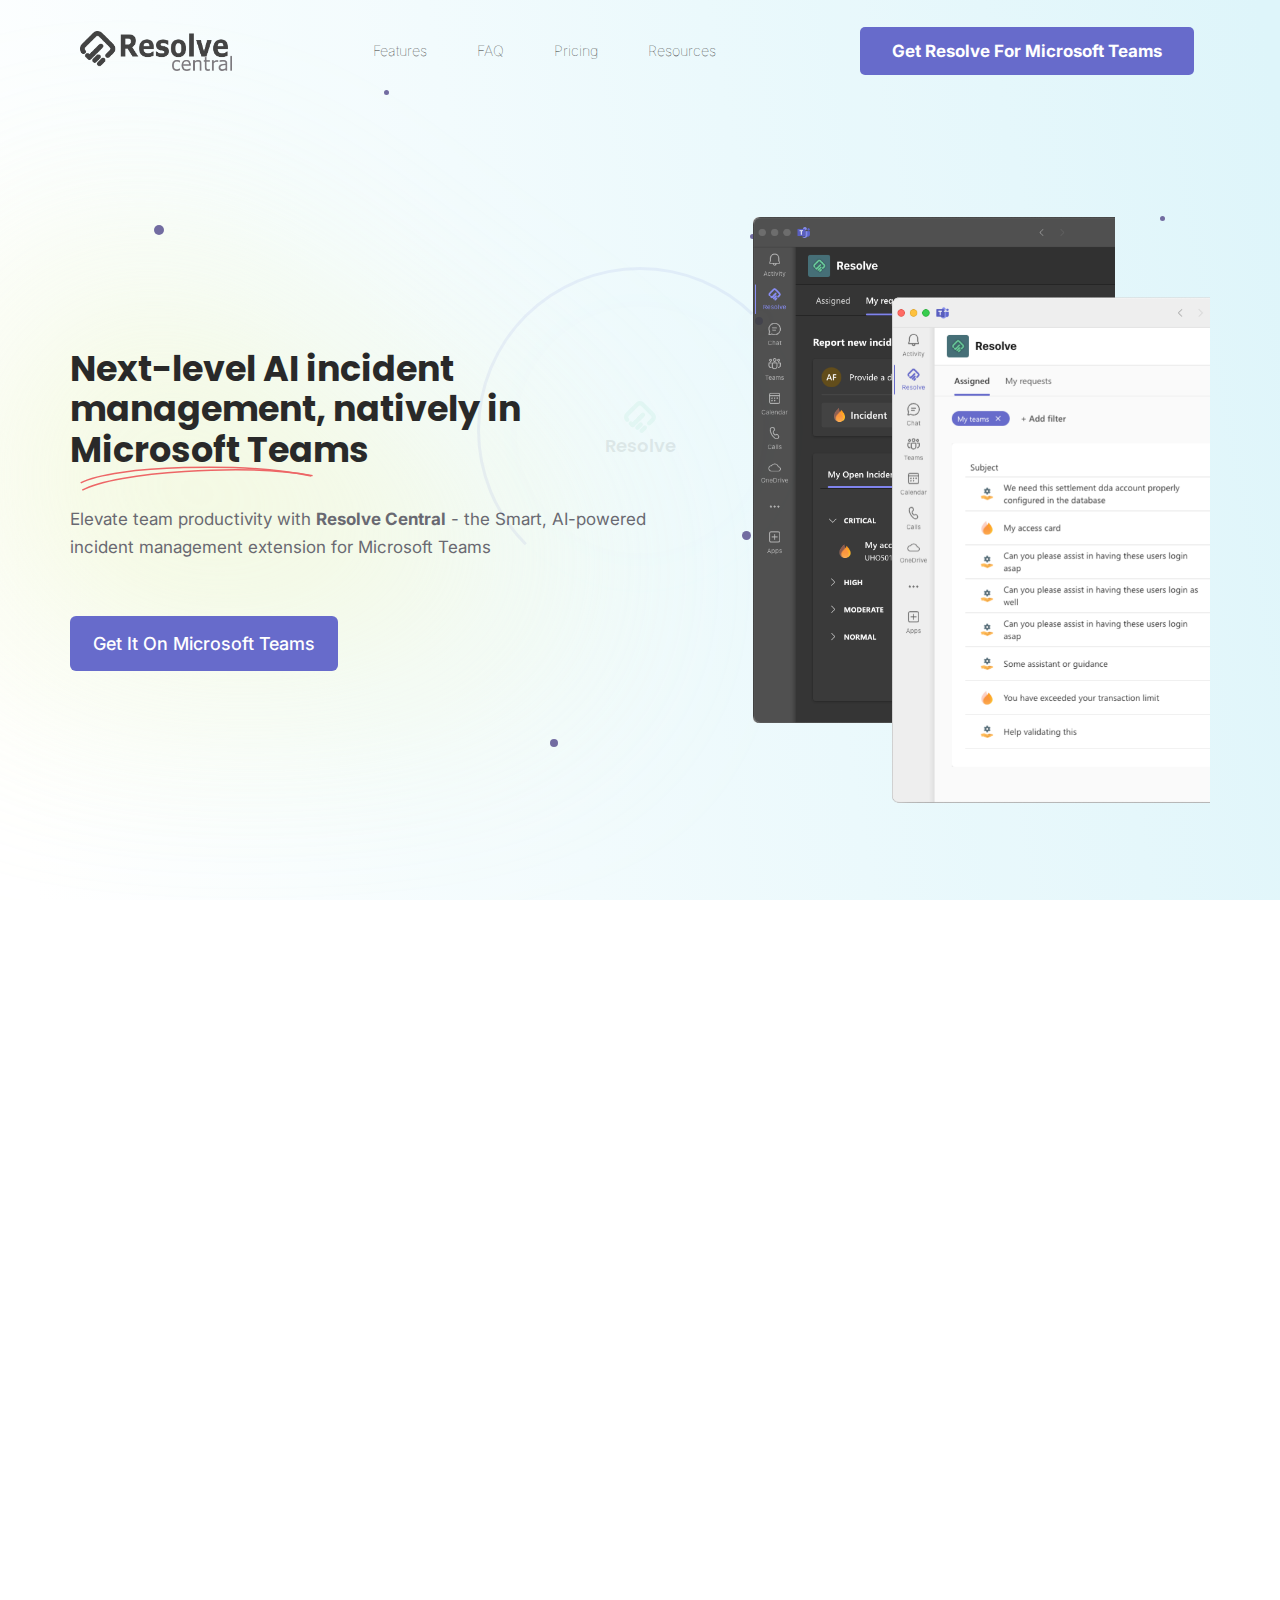
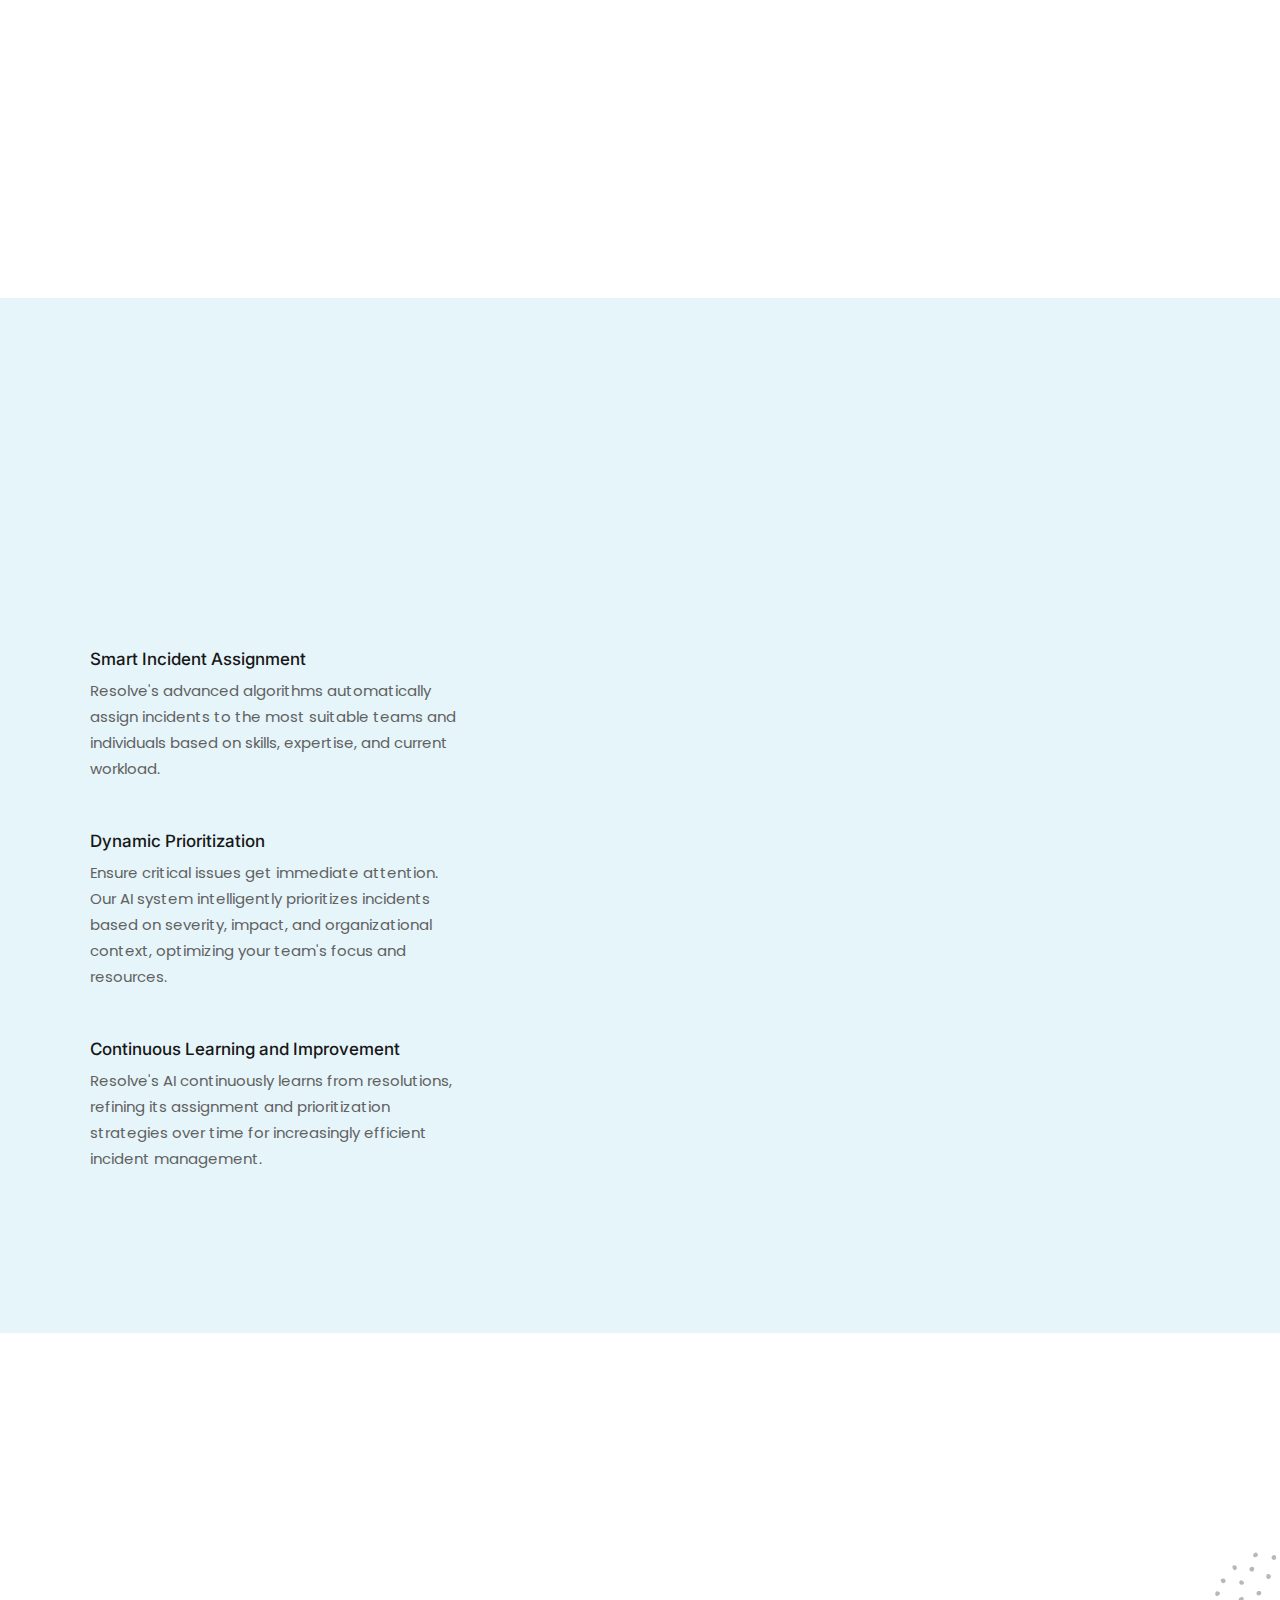
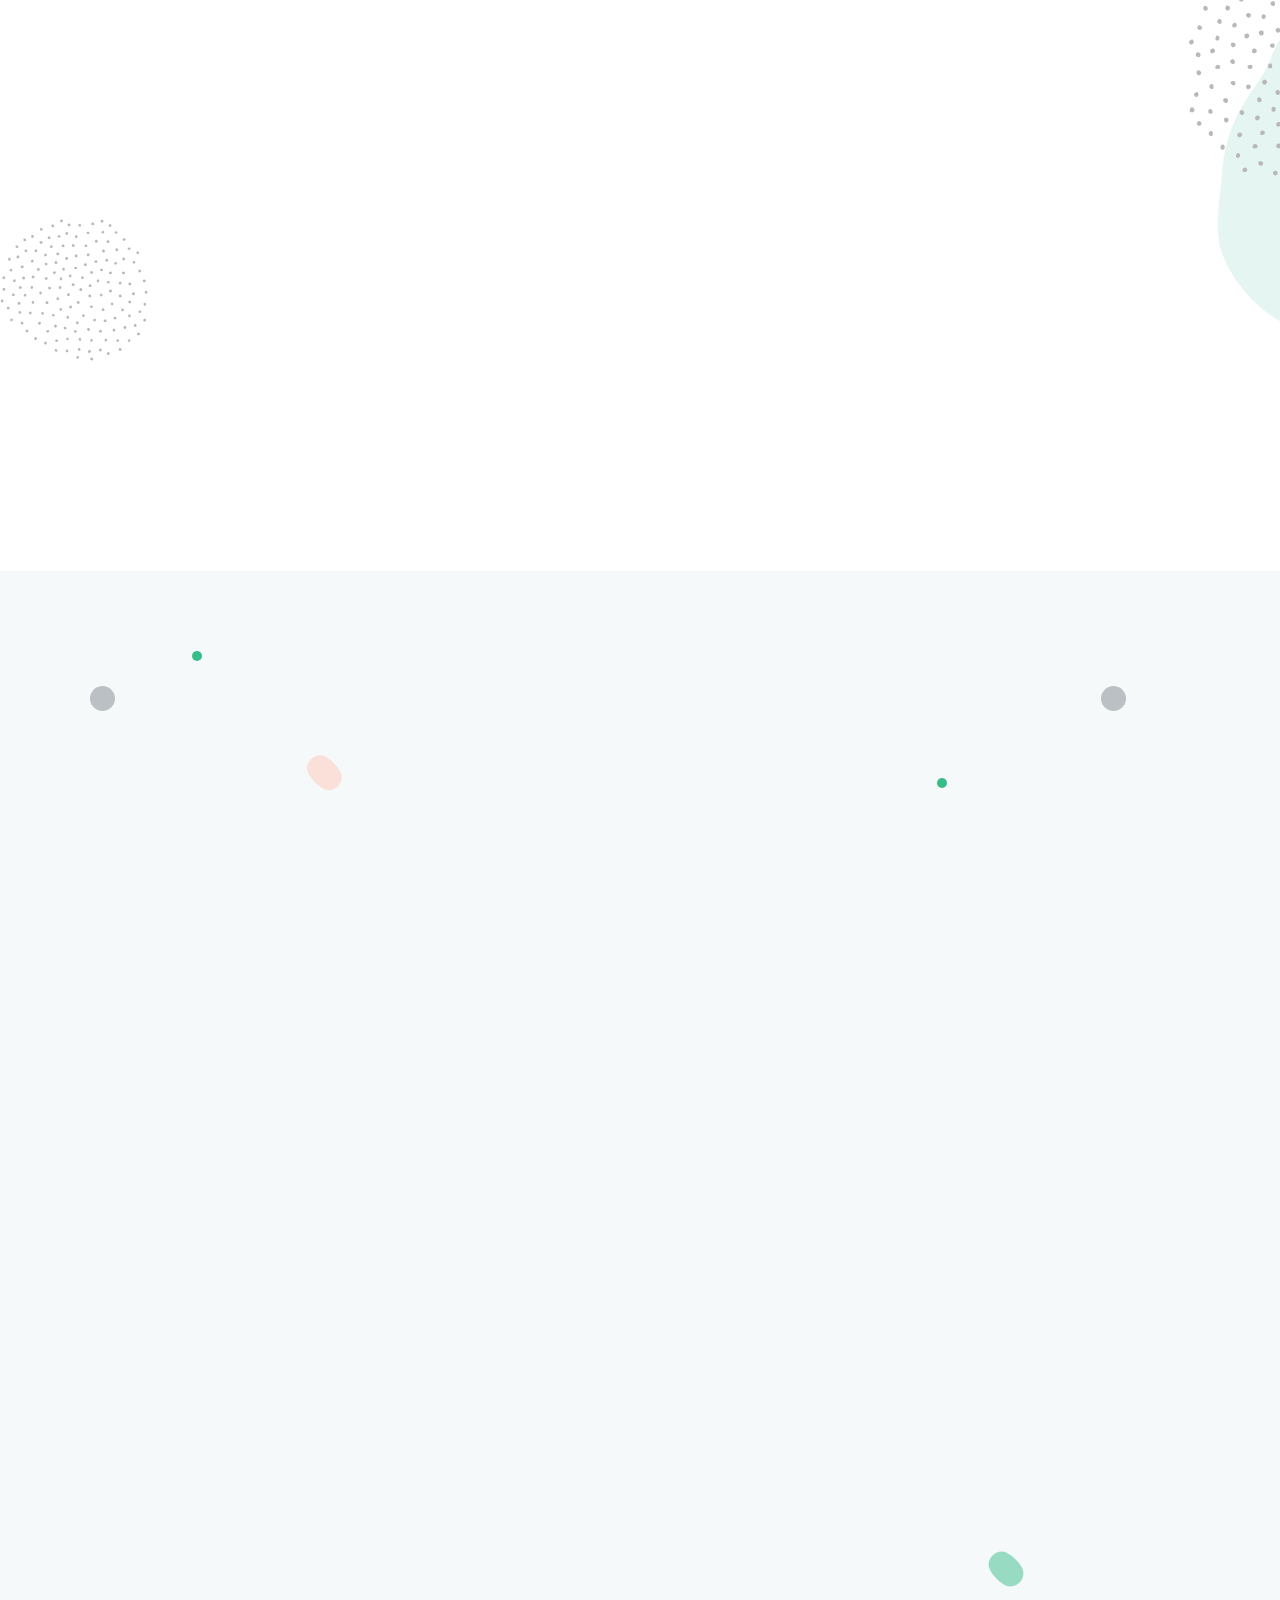
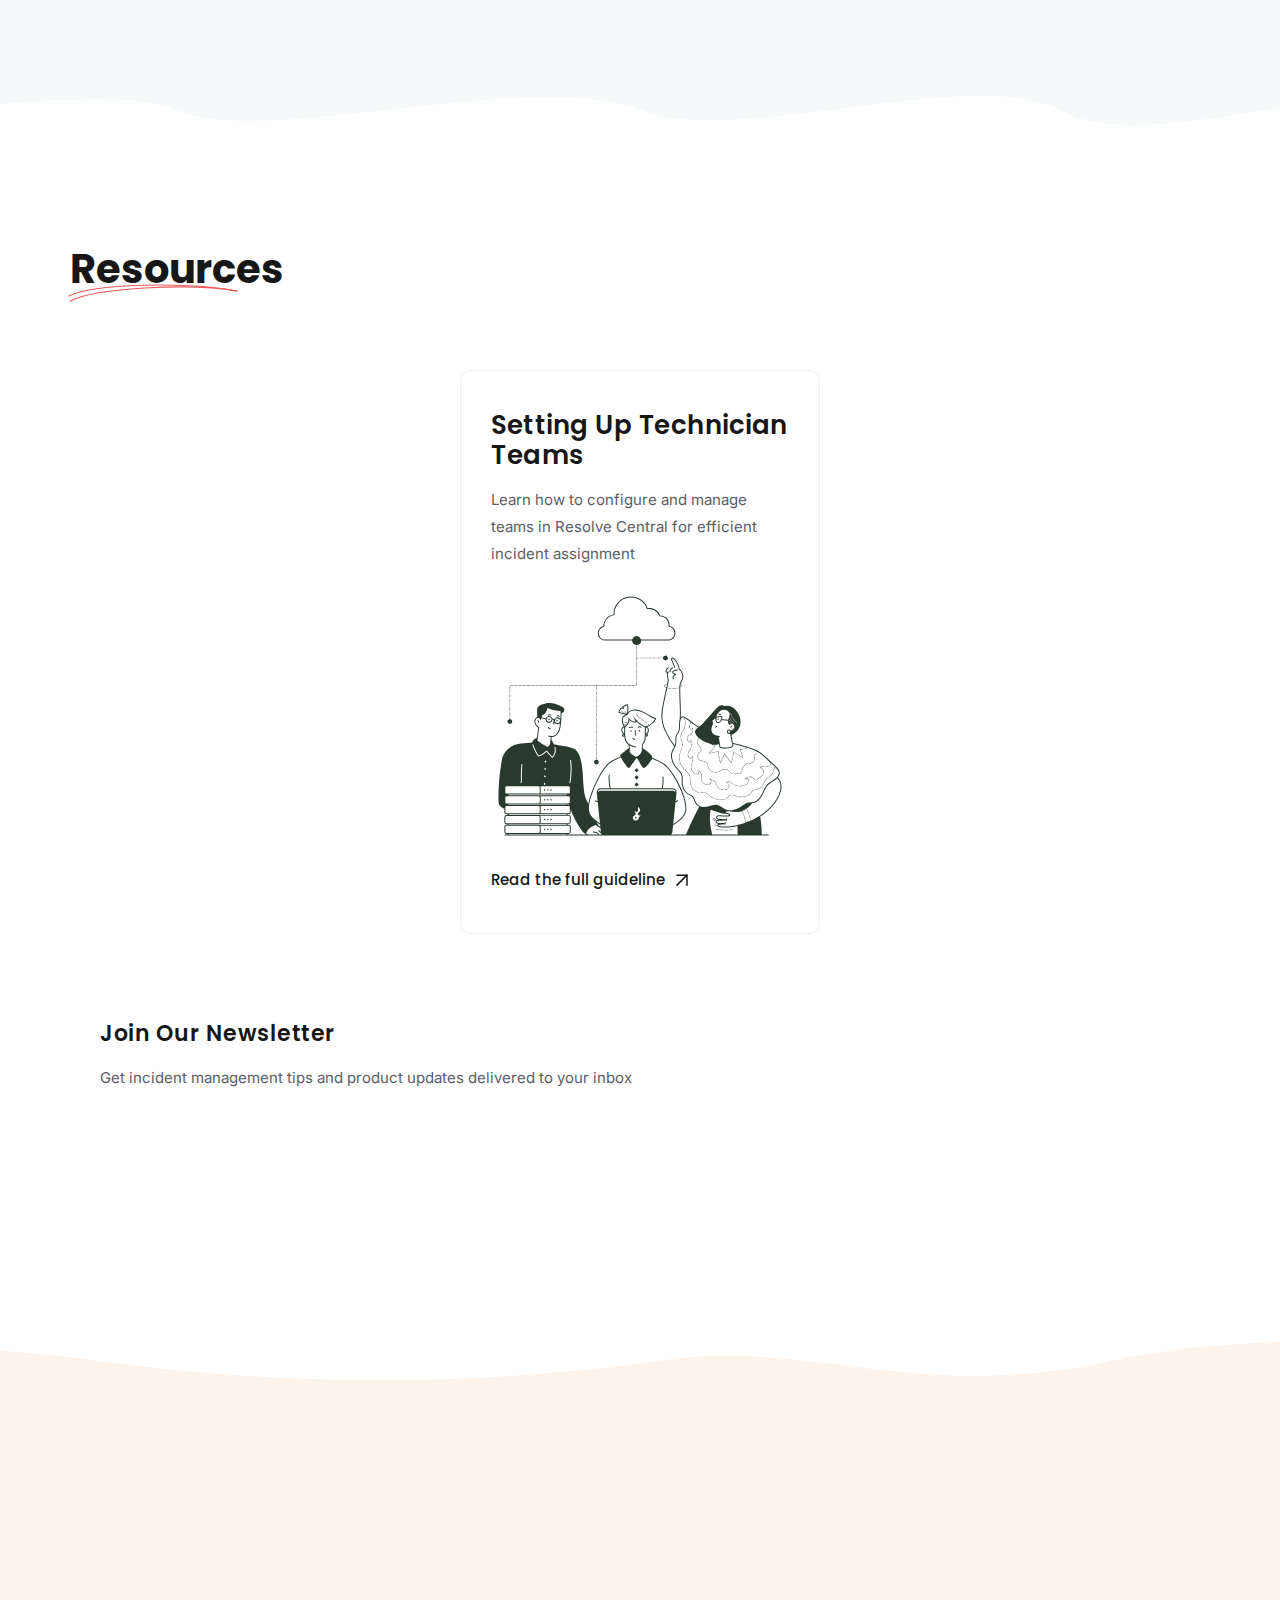
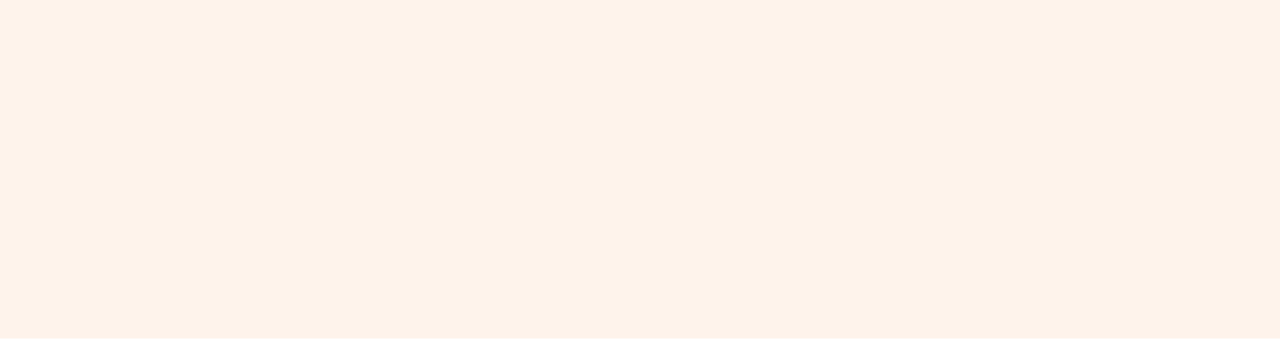
==== resolve/index.html @ 05bc7c9d "Update for first preview" ====
<!DOCTYPE html>
<html lang="en">

<head>
    <meta charset="UTF-8" />
    <meta name="viewport" content="width=device-width, initial-scale=1.0" />
    <title>Resolve Central</title>
    <link rel="shortcut icon" href="favicon.png" type="image/x-icon" />
    <!-- Fontawesome CSS -->
    <link rel="stylesheet" href="./css/fontawesome.min.css" />
    <!-- ElegentIcon CSS -->
    <link rel="stylesheet" href="./css/elegant-icons.min.css" />
    <!-- Animate CSS -->
    <link rel="stylesheet" href="./css/animate.min.css" />
    <!-- Bootstrap CSS -->
    <link rel="stylesheet" href="./css/bootstrap.min.css" />
    <!-- Slick CSS -->
    <link rel="stylesheet" href="./css/slick.css" />
    <link rel="stylesheet" href="./css/slick-theme.css" />
    <!-- SwiperJs CSS -->
    <link rel="stylesheet" href="./css/swiper-bundle.min.css" />
    <!-- NiceSlelect CSS -->
    <link rel="stylesheet" href="./css/nice-select.css" />
    <!-- Fancybox CSS -->
    <link rel="stylesheet" href="./css/jquery.fancybox.min.css" />
    <!-- Main CSS -->
    <link rel="stylesheet" href="./css/style.css" />
    <!-- Responsive CSS -->
    <link rel="stylesheet" href="./css/responsive.css" />
</head>

<body>
    <!-- Preloader -->
    <div id="preloader">
        <div id="ctn-preloader" class="ctn-preloader">
            <div class="round_spinner">
                <div class="spinner"></div>
                <div class="text">
                    <img class="mx-auto" src="./images/favicon.png" alt="" />
                    <h4><span>Resolve</span></h4>
                </div>
            </div>
        </div>
    </div>
    <!-- Header Area -->
    <header class="header-area">
        <nav class="navbar navbar-expand-lg menu_three sticky-nav">
            <div class="container-fluid">
                <a class="navbar-brand header_logo" href="#banner">
                    <img class="main_logo" src="./images/logo5.png" alt="logo" />
                </a>
                <button class="navbar-toggler collapsed" type="button" data-bs-toggle="collapse"
                    data-bs-target="#navbarText" aria-controls="navbarText" aria-expanded="false"
                    aria-label="Toggle navigation">
                    <span class="menu_toggle">
                        <span class="hamburger">
                            <span></span>
                            <span></span>
                            <span></span>
                        </span>
                        <span class="hamburger-cross">
                            <span></span>
                            <span></span>
                        </span>
                    </span>
                </button>
                <div class="collapse navbar-collapse justify-content-end" id="navbarText">
                    <ul class="navbar-nav menu mx-auto">
                        <li class="nav-item active">
                            <a href="#features" class="nav-link">Features</a>
                        </li>

                        <li class="nav-item active">
                            <a href="#faq" class="nav-link">FAQ</a>
                        </li>

                        <li class="nav-item active">
                            <a href="#pricing" class="nav-link">Pricing</a>
                        </li>

                        <li class="nav-item active">
                            <a href="#resources" class="nav-link dropdown-toggle">Resources</a>
                        </li>
                    </ul>

                    <div class="right-nav">
                        <a class="btn btn-red" href="https://teams.microsoft.com/l/app/84f3e1e3-1a13-44a9-abad-03b6a6b9122e?source=app-details-dialog" target="_blank">Get Resolve for Microsoft Teams</a>
                    </div>
                </div>
            </div>
        </nav>
    </header>
    <!-- Header Area -->
    <main>
        <!-- Banner Area -->
        <section id="banner" class="app-banner-area pt-140 pb-20">
            <div class="bg-shapes">
                <div class="shape shape-svg">
                    <svg width="806" height="886" viewBox="0 0 806 886" fill="none" xmlns="http://www.w3.org/2000/svg">
                        <g opacity="0.6" filter="url(#filter0_f_975:6)">
                            <path
                                d="M426.726 457.227C178.252 302.381 115.234 134.932 0 359.999V635.48H284.484C529.356 635.48 675.199 612.073 426.726 457.227Z"
                                fill="#EEF5C1" />
                        </g>
                        <defs>
                            <filter id="filter0_f_975:6" x="-250" y="0.559082" width="1055.56" height="884.921"
                                filterUnits="userSpaceOnUse" color-interpolation-filters="sRGB">
                                <feFlood flood-opacity="0" result="BackgroundImageFix" />
                                <feBlend mode="normal" in="SourceGraphic" in2="BackgroundImageFix" result="shape" />
                                <feGaussianBlur stdDeviation="125" result="effect1_foregroundBlur_975:6" />
                            </filter>
                        </defs>
                    </svg>
                </div>
                <div class="shape" data-parallax='{"x":-20, "y": 20, "rotateY":0}'></div>
                <div class="shape" data-parallax='{"x":30, "y": -30, "rotateY":0}'></div>
                <div class="shape" data-parallax='{"x":-40, "y": 40, "rotateY":0}'></div>
                <div class="shape" data-parallax='{"x":-50, "y": -50, "rotateY":0}'></div>
                <div class="shape" data-parallax='{"x":-25, "y": -25, "rotateY":0}'></div>
                <div class="shape" data-parallax='{"x":35, "y": -35, "rotateY":0}'></div>
                <div class="shape" data-parallax='{"x":-45, "y": 45, "rotateY":0}'></div>
                <div class="shape" data-parallax='{"x":-55, "y": -55, "rotateY":0}'></div>
            </div>
            <div class="container">
                <div class="row align-items-center flex-column-reverse flex-md-row">
                    <div class="col-md-7">
                        <div class="app-banner-content wow fadeInLeft" data-wow-delay="0.3s">
                            <h1 class="banner-title mb-35">
                                Next-level AI incident management, natively in
                                <span>
                                    Microsoft Teams
                                    <img class="border-shape" src="./images/home_10/shapes/border.svg" alt="Border" />
                                </span>
                            </h1>
                            <p class="banner-text mb-55">
                                Elevate team productivity with <b>Resolve Central</b> - the Smart, AI-powered incident
                                management extension for Microsoft Teams
                            </p>
                            <a href="https://teams.microsoft.com/l/app/84f3e1e3-1a13-44a9-abad-03b6a6b9122e?source=app-details-dialog" target="_blank" class="btn btn-red">
                                Get it on Microsoft Teams
                            </a>
                        </div>
                    </div>

                    <div class="col-md-5">
                        <img src="./images/home_10/feature.png" alt="Shape" />
                        
                        <!-- <div class="app-video-wrapp">
                            <a class="play-btn" data-fancybox="" href="#">
                                <i class="fas fa-play"></i>
                            </a>
                        </div> -->
                    </div>
                </div>
            </div>
        </section>
        <!-- Banner Area -->

        <!-- Features Area -->
        <section id="features" class="app-features-area overflow-hidden pt-135 pb-190">
            <div class="container">
                <div class="row align-items-center">
                    <div class="col-lg-5 col-md-4">
                        <div class="app-features-images wow fadeInLeft" data-wow-delay="0.2s">
                            <div class="bg-shapes">
                                <div class="shape"></div>
                                <div class="shape"></div>
                                <div class="shape">
                                    <img src="./images/home_10/shapes/shape3.svg" alt="Shape" />
                                </div>
                                <div class="shape">
                                    <img src="./images/home_10/shapes/shape7.svg" alt="Shape" />
                                </div>
                            </div>
                            <img src="./images/mobile.png" alt="Feature Image" />
                        </div>
                    </div>
                    <div class="col-lg-6 offset-lg-1 col-md-8">
                        <div class="app-feature-content wow fadeInRight" data-wow-delay="0.2s">
                            <h2 class="wow fadeInUp mb-65">
                                Seamless Teams
                                <span>
                                    Integration
                                    <img class="border-shape" src="./images/home_10/shapes/border.svg" alt="Border" />
                                </span>
                            </h2>

                            <div class="features-items">
                                <div class="item">
                                    <div class="item-content">
                                        <h3 class="item-title">Native Teams Experience</h3>
                                        <p class="item-text">Work where you already are. Resolve integrates directly
                                            into your Microsoft Teams interface, eliminating the need to switch between
                                            applications and ensuring a seamless workflow.</p>
                                    </div>
                                </div>
                                <div class="item">
                                    <div class="item-content">
                                        <h3 class="item-title">Real-Time Collaboration</h3>
                                        <p class="item-text">Collaborate on incidents instantly with your team. Share
                                            updates, assign tasks, and resolve issues together, all within your familiar
                                            Teams environment.</p>
                                    </div>
                                </div>
                                <div class="item">
                                    <div class="item-content">
                                        <h3 class="item-title">Instant Notifications</h3>
                                        <p class="item-text">Stay informed without disruption. Receive real-time Teams
                                            notifications for new incidents, updates, and resolutions, keeping you
                                            connected and responsive at all times.</p>
                                    </div>
                                </div>
                            </div>
                        </div>
                    </div>
                </div>
            </div>
        </section>

        <section class="deal-fast-area pt-140 pb-140">
            <div class="container">
                <div class="section-title-center">
                    <h2 class="wow fadeInUp pb-40">Accelerate Incident Resolution</h2>
                    <p class="wow fadeInUp" data-wow-delay="0.2s">
                        Transform your incident management with AI-powered intelligence
                    </p>
                </div>
                <div class="row gy-4 gy-lg-0">
                    <div class="col-lg-5">
                        <div class="info-card me-lg-5 nav-tabs nav automated-tab" role="tablist">
                            <a class="nav-link" aria-selected="false" role="tab" data-bs-toggle="tab"
                                data-bs-target="#payment-track-one" data-wow-delay="0.1s">
                                <div class="info-txt">
                                    <h6>Smart Incident Assignment</h6>
                                    <p>Resolve's advanced algorithms automatically assign incidents to the most suitable
                                        teams and individuals based on skills, expertise, and current workload.</p>
                                </div>
                                <div class="progress-bar"></div>
                            </a>
                            <a class="nav-link" aria-selected="false" role="tab" data-bs-toggle="tab"
                                data-bs-target="#payment-track-two" data-wow-delay="0.3s">
                                <div class="info-txt">
                                    <h6>Dynamic Prioritization</h6>
                                    <p>Ensure critical issues get immediate attention. Our AI system intelligently
                                        prioritizes incidents based on severity, impact, and organizational context,
                                        optimizing your team's focus and resources.</p>
                                </div>
                                <div class="progress-bar"></div>
                            </a>
                            <a aria-selected="false" role="tab" data-bs-toggle="tab"
                                data-bs-target="#payment-track-three" class="nav-link" data-wow-delay="0.5s">
                                <div class="info-txt">
                                    <h6>Continuous Learning and Improvement</h6>
                                    <p>Resolve's AI continuously learns from resolutions, refining its assignment and
                                        prioritization strategies over time for increasingly efficient incident
                                        management.</p>
                                </div>
                                <div class="progress-bar"></div>
                            </a>
                        </div>
                    </div>
                    <div class="col-lg-7 ps-lg-0">
                        <div class="tab-content">
                            <div class="tab-pane fade" id="payment-track-one" role="tabpanel">
                                <div class="main-img" data-wow-delay="0.1s">
                                    <img src="./images/assigned.png" alt=""/>
                                    <!-- <img src="./images/assigned.png" alt=""/> -->
                                </div>
                            </div>
                            <div class="tab-pane fade" id="payment-track-two" role="tabpanel">
                                <div class="main-img" data-wow-delay="0.1s">
                                    <img src="./images/new_request.png" alt="" />
                                    <!-- <img src="./images/home_10/video-img.png" alt="" /> -->
                                </div>
                            </div>
                            <div class="tab-pane fade" id="payment-track-three" role="tabpanel">
                                <div class="main-img" data-wow-delay="0.1s">
                                    <img src="./images/details.png" alt="" />
                                    <!-- <img src="./images/home_10/video-img.png" alt="" /> -->
                                </div>
                            </div>
                        </div>
                    </div>
                </div>
            </div>
        </section>
        <!-- Features Area -->

        <!-- FAQ Area Four -->
        <section id="faq" class="faq-area-four pt-125 pb-150">
            <div class="bg-shapes">
                <div class="shape">
                    <img src="./images/home_4/mobile-shape2.svg" alt="shape" />
                </div>
                <div class="shape">
                    <img src="./images/home_4/banner-shape-4.svg" alt="shape" />
                </div>
            </div>
            <div class="container">
                <div class="section-title-center">
                    <h2 class="wow fadeInUp">Frequently Asked Questions</h2>
                    <!-- <p class="wow fadeInUp" data-wow-delay="0.2s">
              Aliquam interdum risus vitae lectus convallis sodales quis dignissim mi. Proin sem risus, aliquet in pretium eu, ultrices eu nibh.
            </p> -->
                </div>
                <div class="row">
                    <div class="col-12">
                        <div class="accordion" id="hrmAccordion">
                            <div class="accordion-item wow fadeInUp" data-wow-delay="0.2s">
                                <h2 class="accordion-header" id="hrmheadingOne">
                                    <button class="accordion-button collapsed" type="button" data-bs-toggle="collapse"
                                        data-bs-target="#hrmcollapseOne" aria-expanded="false"
                                        aria-controls="hrmcollapseOne">
                                        Is my industry supported by Resolve?
                                    </button>
                                </h2>
                                <div id="hrmcollapseOne" class="accordion-collapse collapse"
                                    aria-labelledby="hrmheadingOne" data-bs-parent="#hrmAccordion">
                                    <div class="accordion-body">
                                        <p class="mb-20">Resolve supports most industries, including:</p>
                                        <ul class="mb-20">
                                            <li>Information Technology (IT)</li>
                                            <li>Manufacturing</li>
                                            <li>Healthcare and Hospitals</li>
                                            <li>Banking and Financial Services</li>
                                            <li>Retail</li>
                                            <li>Logistics and Transportation</li>
                                            <li>Telecommunications</li>
                                            <li>Education</li>
                                            <li>Energy and Utilities</li>
                                            <li>Government and Public Sector</li>
                                            <li>Construction and Real Estate</li>
                                            <li>Automotive</li>
                                            <li>Aerospace</li>
                                            <li>Pharmaceutical</li>
                                            <li>Hospitality and Tourism</li>
                                        </ul>
                                        <It>Don't see your industry listed? Contact us at <a
                                                href="mailto:contact@knbases.com">contact@knbases.com</a>. We're
                                            constantly expanding our coverage to meet diverse organizational needs. It
                                            is important to target the right industry, since Resolve automatically
                                            generates industry-specific tags, work team profiles and incident categories
                                            tailored to the selected industry when configured.</p>

                                    </div>
                                </div>
                            </div>
                            <div class="accordion-item wow fadeInUp" data-wow-delay="0.3s">
                                <h2 class="accordion-header" id="hrmheadingTwo">
                                    <button class="accordion-button collapsed" type="button" data-bs-toggle="collapse"
                                        data-bs-target="#hrmcollapseTwo" aria-expanded="false"
                                        aria-controls="hrmcollapseTwo">
                                        How many free users does Resolve support?
                                    </button>
                                </h2>
                                <div id="hrmcollapseTwo" class="accordion-collapse collapse"
                                    aria-labelledby="hrmheadingTwo" data-bs-parent="#hrmAccordion">
                                    <div class="accordion-body">
                                        <p class="mb-20">Resolve offers:</p>
                                        <ul class="mb-20">
                                            <li>Unlimited free users for reporting and tracking incidents within
                                                Microsoft Teams.</li>
                                            <li>Monthly subscription charges apply only for <i>technician</i> users.
                                                Technicians are members of technical teams created to handle and resolve
                                                inidents/requests.</li>
                                        </ul>
                                        <p>For detailed pricing and to view our different plans, please visit our <a
                                                href="#pricing">pricing session</a>
                                        </p>
                                    </div>
                                </div>
                            </div>
                            <div class="accordion-item wow fadeInUp" data-wow-delay="0.4s">
                                <h2 class="accordion-header" id="hrmheadingThree">
                                    <button class="accordion-button collapsed" type="button" data-bs-toggle="collapse"
                                        data-bs-target="#hrmcollapseThree" aria-expanded="false"
                                        aria-controls="hrmcollapseThree">
                                        How secure is my data with Resolve?
                                    </button>
                                </h2>
                                <div id="hrmcollapseThree" class="accordion-collapse collapse"
                                    aria-labelledby="hrmheadingThree" data-bs-parent="#hrmAccordion">
                                    <div class="accordion-body">
                                        <p class="mb-20">We take your data security very seriously. Here's a quick
                                            overview of our data protection measures:</p>
                                        <ul class="mb-20">
                                            <li>File Attachments: Stored exclusively in your organization's Microsoft
                                                365 account. Resolve doesn't access these files directly.</li>
                                            <li>Incident Data: Stored on Google Cloud servers in the US, protected by
                                                stringent security measures and compliant with US data protection laws.
                                            </li>
                                            <li>Data Encryption: All data is encrypted both in transit and at rest.</li>
                                            <li>Compliance: We adhere to major international data protection regulations
                                                and industry-standard security protocols.</li>
                                            <li>Private Cloud Options: We're exploring private cloud solutions for
                                                organizations with specific data sovereignty requirements.</li>
                                        </ul>
                                        <p class="mb-20">Your data's security is our top priority, and we continuously
                                            update our measures to protect against evolving threats.</p>
                                    </div>
                                </div>
                            </div>
                            <div class="accordion-item wow fadeInUp" data-wow-delay="0.5s">
                                <h2 class="accordion-header" id="hrmheadingFour">
                                    <button class="accordion-button collapsed" type="button" data-bs-toggle="collapse"
                                        data-bs-target="#hrmcollapseFour" aria-expanded="false"
                                        aria-controls="hrmcollapseFour">
                                        AI-powered, really?
                                    </button>
                                </h2>
                                <div id="hrmcollapseFour" class="accordion-collapse collapse"
                                    aria-labelledby="hrmcollapseFour" data-bs-parent="#hrmAccordion">
                                    <div class="accordion-body">
                                        <p class="mb-20">Yes, absolutely! Unlike many "AI-powered" solutions that rely
                                            on basic third-party APIs, Resolve's AI is:</p>
                                        <ul class="mb-20">
                                            <li>Built in-house specifically for incident management</li>
                                            <li>Powered by advanced Natural Language Processing (NLP)</li>
                                            <li>Capable of intelligent issue classification and team assignment</li>
                                            <li>Continuously learning and adapting to your organization's needs</li>
                                        </ul>
                                        <p>Our AI goes beyond simple text processing. It understands the context of your
                                            industry and organization, providing truly intelligent incident management
                                            that streamlines your operations and enhances team productivity.</p>
                                    </div>
                                </div>
                            </div>
                        </div>
                    </div>
                </div>

            </div>
        </section>
        <!-- FAQ Area Four -->

        <!-- Pricing Area -->
        <section id="pricing" class="app-pricing-area pt-120 pb-150">
            <div class="bg-shapes">
                <div class="shape"></div>
                <div class="shape"></div>
                <div class="shape"></div>
                <div class="shape"></div>
                <div class="shape">
                    <img src="./images/home_10/shapes/shape8.svg" alt="Shape" />
                </div>
                <div class="shape">
                    <img src="./images/home_10/shapes/shape9.svg" alt="Shape" />
                </div>
            </div>
            <div class="container">
                <div class="row">
                    <div class="col-lg-12">
                        <h2 class="pricing-title cloud-heading-2 text-center wow fadeInUp mb-20" data-wow-delay="0.2s">
                            <span>
                                Plan &
                                <img class="border-shape" src="./images/home_10/shapes/border.svg" alt="Border" />
                            </span>
                            Price
                        </h2>
                        <p class="title-text text-center wow fadeInUp mb-40">Start <span
                                class="offer">free</span> today, no credit card required</p>
                    </div>
                </div>

                <div class="row">
                    <div class="col-12 wow fadeInUp" data-wow-delay="0.3s">
                        <div class="row" style="justify-content: center;">
                            <div class="col-lg-4 col-md-6">
                                <div class="app-pricing-item wow fadeInUp" data-wow-delay="0.1s">
                                    <h4 class="item-title">Free</h4>
                                    <p class="item-label">Free for up to 2 technicians</p>
                                    <p class="item-price">
                                        <span class="dollar">
                                            $0
                                            <svg width="41" height="8" viewBox="0 0 41 8" fill="none"
                                                xmlns="http://www.w3.org/2000/svg">
                                                <path fill-rule="evenodd" clip-rule="evenodd"
                                                    d="M40.9227 3.61575C30.3041 -0.930024 14.6626 -0.415833 0.823485 4.01138L1.12818 4.96383C10.3105 2.02637 20.2436 0.849144 28.9038 1.72135C20.0616 1.36716 10.0547 3.17743 0.909575 6.68782L1.24441 7.62199C14.788 2.42321 30.13 1.04242 40.5827 4.8419L40.945 3.89921C40.9036 3.88417 40.8621 3.86921 40.8206 3.85433L40.9227 3.61575Z"
                                                    fill="#EC595A" />
                                            </svg>
                                        </span>
                                        <br>
                                        <span class="time">per month</span>
                                    </p>
                                    <ul>
                                        <li>2 technicians maximum</li>
                                        <li>Unlimited users for incident reporting</li>
                                        <li>Unlimited incident handling</li>
                                        <li>Unlimited teams (using same 2 technicians)</li>
                                    </ul>
                                </div>
                            </div>
                            <div class="col-lg-4 col-md-6">
                                <div class="app-pricing-item wow fadeInUp active" data-wow-delay="0.3s">
                                    <h4 class="item-title">Business</h4>
                                    <p class="item-label">Free for up to 2 technicians, then</p>
                                    <p class="item-price">
                                        <span class="dollar">
                                            $15
                                            <svg width="55" height="9" viewBox="0 0 55 9" fill="none"
                                                xmlns="http://www.w3.org/2000/svg">
                                                <path fill-rule="evenodd" clip-rule="evenodd"
                                                    d="M54.0883 2.84397C39.729 -1.31432 18.6682 -0.279641 0.077605 4.60845L0.331895 5.57558C12.7338 2.31469 26.2051 0.790994 37.9942 1.37595C26.0553 1.30988 12.5561 3.45262 0.243512 7.27823L0.540228 8.2332C18.7959 2.56102 39.5958 0.640829 53.8882 4.1042L54.1238 3.13233C54.0867 3.12336 54.0497 3.11442 54.0126 3.10552L54.0883 2.84397Z"
                                                    fill="#EC595A" />
                                            </svg>
                                        </span>
                                        <br>
                                        <span class="time">per technician/month</span>
                                    </p>
                                    <ul>
                                        <li>Unlimited technicians</li>
                                        <li>Unlimited users for incident reporting</li>
                                        <li>Unlimited incident handling</li>
                                        <li>Unlimited teams</li>
                                    </ul>
                                </div>
                            </div>
                        </div>
                    </div>
                </div>

                <div class="row">
                    <div class="col-lg-6 offset-lg-3">
                        <div class="app-pricing-question text-center pt-60 wow fadeInUp" data-wow-delay="0.3s">
                            <h5 class="question-title mb-10">Have any questions?</h5>
                            <p class="question-text">
                                If you have any question about the pricing, feel free to contact us at
                                <a href="mailto:contact@knbases.com">contact@knbases.com</a>, we will be happy to assist
                                you.
                            </p>
                        </div>
                    </div>
                </div>
            </div>
        </section>
        <!-- Pricing Area -->

        <!-- Resources Area -->
        <section id="resources" class="app-blog-area pt-120 pb-85">
            <div class="container">
                <div class="row">
                    <div class="col-lg-7">
                        <h2 class="section-title cloud-heading-2 mb-20">

                            <span>
                                Resources
                                <img class="border-shape" src="./images/home_10/shapes/border.svg" alt="Border" />
                            </span>
                        </h2>
                    </div>
                </div>

                <div class="app-blog-slider">
                    <div class="single-blog">
                        <h3 class="item-title">
                            <a href="./guidelines/technician-teams" target="_blank">Setting Up Technician Teams</a>
                        </h3>
                        <p class="item-text">Learn how to configure and manage teams in Resolve Central for efficient
                            incident assignment</p>
                        <img class="icon" src="./images/team1.svg" alt="Icon" />
                        <a href="./guidelines/technician-teams" target="_blank" class="item-btn">
                            Read the full guideline
                            <img class="icon" src="./images/home_10/shapes/up-right.svg" alt="Icon" />
                        </a>
                    </div>
                    <!-- <div class="single-blog">
              <h3 class="item-title">
                <a href="#">Setting Up Technician Teams</a>
              </h3>
              <p class="item-text">Your security and privacy are at the heart of what we do. Learn how Android protects you at every turn.</p>
              <a href="#" class="item-btn">
                Read the full article
                <img class="icon" src="./images/home_10/shapes/up-right.svg" alt="Icon" />
              </a>
            </div>
            <div class="single-blog">
              <h3 class="item-title">
                <a href="#">Designed for your safety.</a>
              </h3>
              <p class="item-text">Your security and privacy are at the heart of what we do. Learn how Android protects you at every turn.</p>
              <a href="#" class="item-btn">
                Read the full article
                <img class="icon" src="./images/home_10/shapes/up-right.svg" alt="Icon" />
              </a>
            </div>
            <div class="single-blog">
              <h3 class="item-title">
                <a href="#">Designed for your safety.</a>
              </h3>
              <p class="item-text">Your security and privacy are at the heart of what we do. Learn how Android protects you at every turn.</p>
              <a href="#" class="item-btn">
                Read the full article
                <img class="icon" src="./images/home_10/shapes/up-right.svg" alt="Icon" />
              </a>
            </div>
            <div class="single-blog">
              <h3 class="item-title">
                <a href="#">Designed for your safety.</a>
              </h3>
              <p class="item-text">Your security and privacy are at the heart of what we do. Learn how Android protects you at every turn.</p>
              <a href="#" class="item-btn">
                Read the full article
                <img class="icon" src="./images/home_10/shapes/up-right.svg" alt="Icon" />
              </a>
            </div> -->
                </div>
            
                <div class="single-blog">
                    <div class="subscribe-widget mb-40">
                        <h4 class="widget-title">Join Our Newsletter</h4>
                        <p class="widget-para">Get incident management tips and product updates delivered to
                            your inbox</p>
                        <iframe src="https://embeds.beehiiv.com/8fe8bdde-8ee7-41f9-9ff9-7945162cecce?slim=true"
                            data-test-id="beehiiv-embed" height="62" width="400" frameborder="0" scrolling="no"
                            style="margin: 0; border-radius: 0px !important; background-color: transparent;"></iframe>
                    </div>
                </div>
            </div>
        </section>
        <!-- Blog Area -->

    </main>

    <!-- Footer Area -->
    <footer class="footer-cloud footer-app">
        <div class="app-footer-top pt-165 pb-110">
            <div class="container">
                <div class="row">
                    <div class="col-md-4">
                        <div class="footer-widget wow fadeInDown" data-wow-delay="0.7s">
                            <a href="#" class="footer-logo mb-10">
                                <img src="./images/logo5.png" alt="Logo" />
                            </a>
                            <p class="footer-text mb-40">Next-level AI incident management, natively in Microsoft Teams
                            </p>
                            <!-- <img src="./images/microsoft.webp" alt="Logo" /> -->
                        </div>
                    </div>
                    <div class="col-md-8">
                        <div class="row">
                            <div class="col-md-4">
                                <div class="footer-widget wow fadeInDown" data-wow-delay="0.5s">
                                    <h4 class="widget-title">Product</h4>
                                    <ul class="widget-link-list">
                                        <li><a href="https://teams.microsoft.com/l/app/84f3e1e3-1a13-44a9-abad-03b6a6b9122e?source=app-details-dialog" target="_blank">Get it on Teams</a></li>
                                        <li><a href="#pricing">Pricing plans</a></li>
                                        <li><a href="https://github.com/knbases/resolve-central/releases" target="_blank">Changelog</a></li>
                                    </ul>
                                </div>
                            </div>
                            <!-- <div class="col-md-4">
                                <div class="footer-widget wow fadeInDown" data-wow-delay="0.3s">
                                    <h4 class="widget-title">Company</h4>
                                    <ul class="widget-link-list">
                                        <li><a href="#">About KnBases</a></li>
                                        <li><a href="#">Contact us</a></li>
                                        <li><a href="#">Blog</a></li>
                                    </ul>
                                </div>
                            </div> -->
                            <div class="col-md-4">
                                <div class="footer-widget wow fadeInDown" data-wow-delay="0.5s">
                                    <h4 class="widget-title">Support</h4>
                                    <ul class="widget-link-list">
                                        <li><a href="mailto:contact@knbases.com">Email support</a></li>
                                        <li><a href="./guidelines">Guidelines</a></li>
                                        <li><a href="https://github.com/knbases/resolve-central/issues/new?assignees=&labels=&projects=&template=bug_report.md" target="_blank">Report a bug</a></li>
                                        <li><a href="https://github.com/knbases/resolve-central/issues/new?assignees=&labels=&projects=&template=feature_request.md" target="_blank">Request a new feature</a></li>
                                    </ul>
                                </div>
                            </div>
                        </div>
                    </div>
                </div>
            </div>
        </div>

        <div class="footer-copyright pb-50">
            <div class="container">
                <div class="row align-items-center">
                    <div class="col-md-6">
                        <div class="footer-bottom-menu wow fadeInDown" data-wow-delay="0.2s">
                            <ul>
                                <li><a href="./terms">Terms &amp; Conditions</a></li>
                                <li><a href="./privacy">Privacy Notice</a></li>
                            </ul>
                        </div>
                    </div>
                    <div class="col-lg-3 col-md-4">
                        <p class="copyright-text float-md-end wow fadeInDown" data-wow-delay="0.2s">KnBases 2024, All
                            Rights Reserved</p>
                    </div>
                </div>
            </div>
        </div>
    </footer>
    <!-- Footer Area -->

    <!--Scroll to top-->
    <a href="#" class="scrollToTop scrollUp">
        <img src="./images/home_10/shapes/up.svg" alt="" />
    </a>

    <script src="./js/plugin/jquery-3.5.0.min.js"></script>
    <script src="./js/plugin/popper.min.js"></script>
    <script src="./js/plugin/bootstrap.min.js"></script>
    <!-- TweenMax -->
    <script src="./js/plugin/TweenMax.min.js"></script>
    <!-- ScrollMagic -->
    <script src="./js/plugin/ScrollMagic.js"></script>
    <!-- animation.gsap -->
    <script src="./js/plugin/animation.gsap.js"></script>
    <!-- debug.addIndicators -->
    <script src="./js/plugin/debug.addIndicators.min.js"></script>
    <script src="./js/plugin/squareCountDownClock.js"></script>
    <script src="./js/plugin/wow.min.js"></script>
    <script src="./js/plugin/jquery.nice-select.min.js"></script>
    <script src="./js/plugin/jquery.fancybox.min.js"></script>
    <script src="./js/plugin/slick.min.js"></script>
    <script src="./js/plugin/swiper-bundle.min.js"></script>
    <script src="./js/plugin/jquery.waypoints.min.js"></script>
    <script src="./js/plugin/jquery.counterup.min.js"></script>
    <script src="./js/plugin/jquery.parallax-scroll.js"></script>
    <script src="./js/plugin/jquery.paroller.js"></script>
    <script src="./js/script.js"></script>
</body>

</html>
---- resolve/css/elegant-icons.min.css ----
@font-face {
	font-family: 'ElegantIcons';
	src:url('../fonts/ElegantIcons.eot');
	src:url('../fonts/ElegantIcons.eot?#iefix') format('embedded-opentype'),
		url('../fonts/ElegantIcons.woff') format('woff'),
		url('../fonts/ElegantIcons.ttf') format('truetype'),
		url('../fonts/ElegantIcons.svg#ElegantIcons') format('svg');
	font-weight: normal;
	font-style: normal;
}

/* Use the following CSS code if you want to use data attributes for inserting your icons */
[data-icon]:before {
	font-family: 'ElegantIcons';
	content: attr(data-icon);
	speak: none;
	font-weight: normal;
	font-variant: normal;
	text-transform: none;
	line-height: 1;
	-webkit-font-smoothing: antialiased;
	-moz-osx-font-smoothing: grayscale;
}

/* Use the following CSS code if you want to have a class per icon */
/*
Instead of a list of all class selectors,
you can use the generic selector below, but it's slower:
[class*="your-class-prefix"] {
*/
.arrow_up, .arrow_down, .arrow_left, .arrow_right, .arrow_left-up, .arrow_right-up, .arrow_right-down, .arrow_left-down, .arrow-up-down, .arrow_up-down_alt, .arrow_left-right_alt, .arrow_left-right, .arrow_expand_alt2, .arrow_expand_alt, .arrow_condense, .arrow_expand, .arrow_move, .arrow_carrot-up, .arrow_carrot-down, .arrow_carrot-left, .arrow_carrot-right, .arrow_carrot-2up, .arrow_carrot-2down, .arrow_carrot-2left, .arrow_carrot-2right, .arrow_carrot-up_alt2, .arrow_carrot-down_alt2, .arrow_carrot-left_alt2, .arrow_carrot-right_alt2, .arrow_carrot-2up_alt2, .arrow_carrot-2down_alt2, .arrow_carrot-2left_alt2, .arrow_carrot-2right_alt2, .arrow_triangle-up, .arrow_triangle-down, .arrow_triangle-left, .arrow_triangle-right, .arrow_triangle-up_alt2, .arrow_triangle-down_alt2, .arrow_triangle-left_alt2, .arrow_triangle-right_alt2, .arrow_back, .icon_minus-06, .icon_plus, .icon_close, .icon_check, .icon_minus_alt2, .icon_plus_alt2, .icon_close_alt2, .icon_check_alt2, .icon_zoom-out_alt, .icon_zoom-in_alt, .icon_search, .icon_box-empty, .icon_box-selected, .icon_minus-box, .icon_plus-box, .icon_box-checked, .icon_circle-empty, .icon_circle-slelected, .icon_stop_alt2, .icon_stop, .icon_pause_alt2, .icon_pause, .icon_menu, .icon_menu-square_alt2, .icon_menu-circle_alt2, .icon_ul, .icon_ol, .icon_adjust-horiz, .icon_adjust-vert, .icon_document_alt, .icon_documents_alt, .icon_pencil, .icon_pencil-edit_alt, .icon_pencil-edit, .icon_folder-alt, .icon_folder-open_alt, .icon_folder-add_alt, .icon_info_alt, .icon_error-oct_alt, .icon_error-circle_alt, .icon_error-triangle_alt, .icon_question_alt2, .icon_question, .icon_comment_alt, .icon_chat_alt, .icon_vol-mute_alt, .icon_volume-low_alt, .icon_volume-high_alt, .icon_quotations, .icon_quotations_alt2, .icon_clock_alt, .icon_lock_alt, .icon_lock-open_alt, .icon_key_alt, .icon_cloud_alt, .icon_cloud-upload_alt, .icon_cloud-download_alt, .icon_image, .icon_images, .icon_lightbulb_alt, .icon_gift_alt, .icon_house_alt, .icon_genius, .icon_mobile, .icon_tablet, .icon_laptop, .icon_desktop, .icon_camera_alt, .icon_mail_alt, .icon_cone_alt, .icon_ribbon_alt, .icon_bag_alt, .icon_creditcard, .icon_cart_alt, .icon_paperclip, .icon_tag_alt, .icon_tags_alt, .icon_trash_alt, .icon_cursor_alt, .icon_mic_alt, .icon_compass_alt, .icon_pin_alt, .icon_pushpin_alt, .icon_map_alt, .icon_drawer_alt, .icon_toolbox_alt, .icon_book_alt, .icon_calendar, .icon_film, .icon_table, .icon_contacts_alt, .icon_headphones, .icon_lifesaver, .icon_piechart, .icon_refresh, .icon_link_alt, .icon_link, .icon_loading, .icon_blocked, .icon_archive_alt, .icon_heart_alt, .icon_star_alt, .icon_star-half_alt, .icon_star, .icon_star-half, .icon_tools, .icon_tool, .icon_cog, .icon_cogs, .arrow_up_alt, .arrow_down_alt, .arrow_left_alt, .arrow_right_alt, .arrow_left-up_alt, .arrow_right-up_alt, .arrow_right-down_alt, .arrow_left-down_alt, .arrow_condense_alt, .arrow_expand_alt3, .arrow_carrot_up_alt, .arrow_carrot-down_alt, .arrow_carrot-left_alt, .arrow_carrot-right_alt, .arrow_carrot-2up_alt, .arrow_carrot-2dwnn_alt, .arrow_carrot-2left_alt, .arrow_carrot-2right_alt, .arrow_triangle-up_alt, .arrow_triangle-down_alt, .arrow_triangle-left_alt, .arrow_triangle-right_alt, .icon_minus_alt, .icon_plus_alt, .icon_close_alt, .icon_check_alt, .icon_zoom-out, .icon_zoom-in, .icon_stop_alt, .icon_menu-square_alt, .icon_menu-circle_alt, .icon_document, .icon_documents, .icon_pencil_alt, .icon_folder, .icon_folder-open, .icon_folder-add, .icon_folder_upload, .icon_folder_download, .icon_info, .icon_error-circle, .icon_error-oct, .icon_error-triangle, .icon_question_alt, .icon_comment, .icon_chat, .icon_vol-mute, .icon_volume-low, .icon_volume-high, .icon_quotations_alt, .icon_clock, .icon_lock, .icon_lock-open, .icon_key, .icon_cloud, .icon_cloud-upload, .icon_cloud-download, .icon_lightbulb, .icon_gift, .icon_house, .icon_camera, .icon_mail, .icon_cone, .icon_ribbon, .icon_bag, .icon_cart, .icon_tag, .icon_tags, .icon_trash, .icon_cursor, .icon_mic, .icon_compass, .icon_pin, .icon_pushpin, .icon_map, .icon_drawer, .icon_toolbox, .icon_book, .icon_contacts, .icon_archive, .icon_heart, .icon_profile, .icon_group, .icon_grid-2x2, .icon_grid-3x3, .icon_music, .icon_pause_alt, .icon_phone, .icon_upload, .icon_download, .social_facebook, .social_twitter, .social_pinterest, .social_googleplus, .social_tumblr, .social_tumbleupon, .social_wordpress, .social_instagram, .social_dribbble, .social_vimeo, .social_linkedin, .social_rss, .social_deviantart, .social_share, .social_myspace, .social_skype, .social_youtube, .social_picassa, .social_googledrive, .social_flickr, .social_blogger, .social_spotify, .social_delicious, .social_facebook_circle, .social_twitter_circle, .social_pinterest_circle, .social_googleplus_circle, .social_tumblr_circle, .social_stumbleupon_circle, .social_wordpress_circle, .social_instagram_circle, .social_dribbble_circle, .social_vimeo_circle, .social_linkedin_circle, .social_rss_circle, .social_deviantart_circle, .social_share_circle, .social_myspace_circle, .social_skype_circle, .social_youtube_circle, .social_picassa_circle, .social_googledrive_alt2, .social_flickr_circle, .social_blogger_circle, .social_spotify_circle, .social_delicious_circle, .social_facebook_square, .social_twitter_square, .social_pinterest_square, .social_googleplus_square, .social_tumblr_square, .social_stumbleupon_square, .social_wordpress_square, .social_instagram_square, .social_dribbble_square, .social_vimeo_square, .social_linkedin_square, .social_rss_square, .social_deviantart_square, .social_share_square, .social_myspace_square, .social_skype_square, .social_youtube_square, .social_picassa_square, .social_googledrive_square, .social_flickr_square, .social_blogger_square, .social_spotify_square, .social_delicious_square, .icon_printer, .icon_calulator, .icon_building, .icon_floppy, .icon_drive, .icon_search-2, .icon_id, .icon_id-2, .icon_puzzle, .icon_like, .icon_dislike, .icon_mug, .icon_currency, .icon_wallet, .icon_pens, .icon_easel, .icon_flowchart, .icon_datareport, .icon_briefcase, .icon_shield, .icon_percent, .icon_globe, .icon_globe-2, .icon_target, .icon_hourglass, .icon_balance, .icon_rook, .icon_printer-alt, .icon_calculator_alt, .icon_building_alt, .icon_floppy_alt, .icon_drive_alt, .icon_search_alt, .icon_id_alt, .icon_id-2_alt, .icon_puzzle_alt, .icon_like_alt, .icon_dislike_alt, .icon_mug_alt, .icon_currency_alt, .icon_wallet_alt, .icon_pens_alt, .icon_easel_alt, .icon_flowchart_alt, .icon_datareport_alt, .icon_briefcase_alt, .icon_shield_alt, .icon_percent_alt, .icon_globe_alt, .icon_clipboard {
	font-family: 'ElegantIcons';
	speak: none;
	font-style: normal;
	font-weight: normal;
	font-variant: normal;
	text-transform: none;
	line-height: 1;
	-webkit-font-smoothing: antialiased;
}
.arrow_up:before {
	content: "\21";
}
.arrow_down:before {
	content: "\22";
}
.arrow_left:before {
	content: "\23";
}
.arrow_right:before {
	content: "\24";
}
.arrow_left-up:before {
	content: "\25";
}
.arrow_right-up:before {
	content: "\26";
}
.arrow_right-down:before {
	content: "\27";
}
.arrow_left-down:before {
	content: "\28";
}
.arrow-up-down:before {
	content: "\29";
}
.arrow_up-down_alt:before {
	content: "\2a";
}
.arrow_left-right_alt:before {
	content: "\2b";
}
.arrow_left-right:before {
	content: "\2c";
}
.arrow_expand_alt2:before {
	content: "\2d";
}
.arrow_expand_alt:before {
	content: "\2e";
}
.arrow_condense:before {
	content: "\2f";
}
.arrow_expand:before {
	content: "\30";
}
.arrow_move:before {
	content: "\31";
}
.arrow_carrot-up:before {
	content: "\32";
}
.arrow_carrot-down:before {
	content: "\33";
}
.arrow_carrot-left:before {
	content: "\34";
}
.arrow_carrot-right:before {
	content: "\35";
}
.arrow_carrot-2up:before {
	content: "\36";
}
.arrow_carrot-2down:before {
	content: "\37";
}
.arrow_carrot-2left:before {
	content: "\38";
}
.arrow_carrot-2right:before {
	content: "\39";
}
.arrow_carrot-up_alt2:before {
	content: "\3a";
}
.arrow_carrot-down_alt2:before {
	content: "\3b";
}
.arrow_carrot-left_alt2:before {
	content: "\3c";
}
.arrow_carrot-right_alt2:before {
	content: "\3d";
}
.arrow_carrot-2up_alt2:before {
	content: "\3e";
}
.arrow_carrot-2down_alt2:before {
	content: "\3f";
}
.arrow_carrot-2left_alt2:before {
	content: "\40";
}
.arrow_carrot-2right_alt2:before {
	content: "\41";
}
.arrow_triangle-up:before {
	content: "\42";
}
.arrow_triangle-down:before {
	content: "\43";
}
.arrow_triangle-left:before {
	content: "\44";
}
.arrow_triangle-right:before {
	content: "\45";
}
.arrow_triangle-up_alt2:before {
	content: "\46";
}
.arrow_triangle-down_alt2:before {
	content: "\47";
}
.arrow_triangle-left_alt2:before {
	content: "\48";
}
.arrow_triangle-right_alt2:before {
	content: "\49";
}
.arrow_back:before {
	content: "\4a";
}
.icon_minus-06:before {
	content: "\4b";
}
.icon_plus:before {
	content: "\4c";
}
.icon_close:before {
	content: "\4d";
}
.icon_check:before {
	content: "\4e";
}
.icon_minus_alt2:before {
	content: "\4f";
}
.icon_plus_alt2:before {
	content: "\50";
}
.icon_close_alt2:before {
	content: "\51";
}
.icon_check_alt2:before {
	content: "\52";
}
.icon_zoom-out_alt:before {
	content: "\53";
}
.icon_zoom-in_alt:before {
	content: "\54";
}
.icon_search:before {
	content: "\55";
}
.icon_box-empty:before {
	content: "\56";
}
.icon_box-selected:before {
	content: "\57";
}
.icon_minus-box:before {
	content: "\58";
}
.icon_plus-box:before {
	content: "\59";
}
.icon_box-checked:before {
	content: "\5a";
}
.icon_circle-empty:before {
	content: "\5b";
}
.icon_circle-slelected:before {
	content: "\5c";
}
.icon_stop_alt2:before {
	content: "\5d";
}
.icon_stop:before {
	content: "\5e";
}
.icon_pause_alt2:before {
	content: "\5f";
}
.icon_pause:before {
	content: "\60";
}
.icon_menu:before {
	content: "\61";
}
.icon_menu-square_alt2:before {
	content: "\62";
}
.icon_menu-circle_alt2:before {
	content: "\63";
}
.icon_ul:before {
	content: "\64";
}
.icon_ol:before {
	content: "\65";
}
.icon_adjust-horiz:before {
	content: "\66";
}
.icon_adjust-vert:before {
	content: "\67";
}
.icon_document_alt:before {
	content: "\68";
}
.icon_documents_alt:before {
	content: "\69";
}
.icon_pencil:before {
	content: "\6a";
}
.icon_pencil-edit_alt:before {
	content: "\6b";
}
.icon_pencil-edit:before {
	content: "\6c";
}
.icon_folder-alt:before {
	content: "\6d";
}
.icon_folder-open_alt:before {
	content: "\6e";
}
.icon_folder-add_alt:before {
	content: "\6f";
}
.icon_info_alt:before {
	content: "\70";
}
.icon_error-oct_alt:before {
	content: "\71";
}
.icon_error-circle_alt:before {
	content: "\72";
}
.icon_error-triangle_alt:before {
	content: "\73";
}
.icon_question_alt2:before {
	content: "\74";
}
.icon_question:before {
	content: "\75";
}
.icon_comment_alt:before {
	content: "\76";
}
.icon_chat_alt:before {
	content: "\77";
}
.icon_vol-mute_alt:before {
	content: "\78";
}
.icon_volume-low_alt:before {
	content: "\79";
}
.icon_volume-high_alt:before {
	content: "\7a";
}
.icon_quotations:before {
	content: "\7b";
}
.icon_quotations_alt2:before {
	content: "\7c";
}
.icon_clock_alt:before {
	content: "\7d";
}
.icon_lock_alt:before {
	content: "\7e";
}
.icon_lock-open_alt:before {
	content: "\e000";
}
.icon_key_alt:before {
	content: "\e001";
}
.icon_cloud_alt:before {
	content: "\e002";
}
.icon_cloud-upload_alt:before {
	content: "\e003";
}
.icon_cloud-download_alt:before {
	content: "\e004";
}
.icon_image:before {
	content: "\e005";
}
.icon_images:before {
	content: "\e006";
}
.icon_lightbulb_alt:before {
	content: "\e007";
}
.icon_gift_alt:before {
	content: "\e008";
}
.icon_house_alt:before {
	content: "\e009";
}
.icon_genius:before {
	content: "\e00a";
}
.icon_mobile:before {
	content: "\e00b";
}
.icon_tablet:before {
	content: "\e00c";
}
.icon_laptop:before {
	content: "\e00d";
}
.icon_desktop:before {
	content: "\e00e";
}
.icon_camera_alt:before {
	content: "\e00f";
}
.icon_mail_alt:before {
	content: "\e010";
}
.icon_cone_alt:before {
	content: "\e011";
}
.icon_ribbon_alt:before {
	content: "\e012";
}
.icon_bag_alt:before {
	content: "\e013";
}
.icon_creditcard:before {
	content: "\e014";
}
.icon_cart_alt:before {
	content: "\e015";
}
.icon_paperclip:before {
	content: "\e016";
}
.icon_tag_alt:before {
	content: "\e017";
}
.icon_tags_alt:before {
	content: "\e018";
}
.icon_trash_alt:before {
	content: "\e019";
}
.icon_cursor_alt:before {
	content: "\e01a";
}
.icon_mic_alt:before {
	content: "\e01b";
}
.icon_compass_alt:before {
	content: "\e01c";
}
.icon_pin_alt:before {
	content: "\e01d";
}
.icon_pushpin_alt:before {
	content: "\e01e";
}
.icon_map_alt:before {
	content: "\e01f";
}
.icon_drawer_alt:before {
	content: "\e020";
}
.icon_toolbox_alt:before {
	content: "\e021";
}
.icon_book_alt:before {
	content: "\e022";
}
.icon_calendar:before {
	content: "\e023";
}
.icon_film:before {
	content: "\e024";
}
.icon_table:before {
	content: "\e025";
}
.icon_contacts_alt:before {
	content: "\e026";
}
.icon_headphones:before {
	content: "\e027";
}
.icon_lifesaver:before {
	content: "\e028";
}
.icon_piechart:before {
	content: "\e029";
}
.icon_refresh:before {
	content: "\e02a";
}
.icon_link_alt:before {
	content: "\e02b";
}
.icon_link:before {
	content: "\e02c";
}
.icon_loading:before {
	content: "\e02d";
}
.icon_blocked:before {
	content: "\e02e";
}
.icon_archive_alt:before {
	content: "\e02f";
}
.icon_heart_alt:before {
	content: "\e030";
}
.icon_star_alt:before {
	content: "\e031";
}
.icon_star-half_alt:before {
	content: "\e032";
}
.icon_star:before {
	content: "\e033";
}
.icon_star-half:before {
	content: "\e034";
}
.icon_tools:before {
	content: "\e035";
}
.icon_tool:before {
	content: "\e036";
}
.icon_cog:before {
	content: "\e037";
}
.icon_cogs:before {
	content: "\e038";
}
.arrow_up_alt:before {
	content: "\e039";
}
.arrow_down_alt:before {
	content: "\e03a";
}
.arrow_left_alt:before {
	content: "\e03b";
}
.arrow_right_alt:before {
	content: "\e03c";
}
.arrow_left-up_alt:before {
	content: "\e03d";
}
.arrow_right-up_alt:before {
	content: "\e03e";
}
.arrow_right-down_alt:before {
	content: "\e03f";
}
.arrow_left-down_alt:before {
	content: "\e040";
}
.arrow_condense_alt:before {
	content: "\e041";
}
.arrow_expand_alt3:before {
	content: "\e042";
}
.arrow_carrot_up_alt:before {
	content: "\e043";
}
.arrow_carrot-down_alt:before {
	content: "\e044";
}
.arrow_carrot-left_alt:before {
	content: "\e045";
}
.arrow_carrot-right_alt:before {
	content: "\e046";
}
.arrow_carrot-2up_alt:before {
	content: "\e047";
}
.arrow_carrot-2dwnn_alt:before {
	content: "\e048";
}
.arrow_carrot-2left_alt:before {
	content: "\e049";
}
.arrow_carrot-2right_alt:before {
	content: "\e04a";
}
.arrow_triangle-up_alt:before {
	content: "\e04b";
}
.arrow_triangle-down_alt:before {
	content: "\e04c";
}
.arrow_triangle-left_alt:before {
	content: "\e04d";
}
.arrow_triangle-right_alt:before {
	content: "\e04e";
}
.icon_minus_alt:before {
	content: "\e04f";
}
.icon_plus_alt:before {
	content: "\e050";
}
.icon_close_alt:before {
	content: "\e051";
}
.icon_check_alt:before {
	content: "\e052";
}
.icon_zoom-out:before {
	content: "\e053";
}
.icon_zoom-in:before {
	content: "\e054";
}
.icon_stop_alt:before {
	content: "\e055";
}
.icon_menu-square_alt:before {
	content: "\e056";
}
.icon_menu-circle_alt:before {
	content: "\e057";
}
.icon_document:before {
	content: "\e058";
}
.icon_documents:before {
	content: "\e059";
}
.icon_pencil_alt:before {
	content: "\e05a";
}
.icon_folder:before {
	content: "\e05b";
}
.icon_folder-open:before {
	content: "\e05c";
}
.icon_folder-add:before {
	content: "\e05d";
}
.icon_folder_upload:before {
	content: "\e05e";
}
.icon_folder_download:before {
	content: "\e05f";
}
.icon_info:before {
	content: "\e060";
}
.icon_error-circle:before {
	content: "\e061";
}
.icon_error-oct:before {
	content: "\e062";
}
.icon_error-triangle:before {
	content: "\e063";
}
.icon_question_alt:before {
	content: "\e064";
}
.icon_comment:before {
	content: "\e065";
}
.icon_chat:before {
	content: "\e066";
}
.icon_vol-mute:before {
	content: "\e067";
}
.icon_volume-low:before {
	content: "\e068";
}
.icon_volume-high:before {
	content: "\e069";
}
.icon_quotations_alt:before {
	content: "\e06a";
}
.icon_clock:before {
	content: "\e06b";
}
.icon_lock:before {
	content: "\e06c";
}
.icon_lock-open:before {
	content: "\e06d";
}
.icon_key:before {
	content: "\e06e";
}
.icon_cloud:before {
	content: "\e06f";
}
.icon_cloud-upload:before {
	content: "\e070";
}
.icon_cloud-download:before {
	content: "\e071";
}
.icon_lightbulb:before {
	content: "\e072";
}
.icon_gift:before {
	content: "\e073";
}
.icon_house:before {
	content: "\e074";
}
.icon_camera:before {
	content: "\e075";
}
.icon_mail:before {
	content: "\e076";
}
.icon_cone:before {
	content: "\e077";
}
.icon_ribbon:before {
	content: "\e078";
}
.icon_bag:before {
	content: "\e079";
}
.icon_cart:before {
	content: "\e07a";
}
.icon_tag:before {
	content: "\e07b";
}
.icon_tags:before {
	content: "\e07c";
}
.icon_trash:before {
	content: "\e07d";
}
.icon_cursor:before {
	content: "\e07e";
}
.icon_mic:before {
	content: "\e07f";
}
.icon_compass:before {
	content: "\e080";
}
.icon_pin:before {
	content: "\e081";
}
.icon_pushpin:before {
	content: "\e082";
}
.icon_map:before {
	content: "\e083";
}
.icon_drawer:before {
	content: "\e084";
}
.icon_toolbox:before {
	content: "\e085";
}
.icon_book:before {
	content: "\e086";
}
.icon_contacts:before {
	content: "\e087";
}
.icon_archive:before {
	content: "\e088";
}
.icon_heart:before {
	content: "\e089";
}
.icon_profile:before {
	content: "\e08a";
}
.icon_group:before {
	content: "\e08b";
}
.icon_grid-2x2:before {
	content: "\e08c";
}
.icon_grid-3x3:before {
	content: "\e08d";
}
.icon_music:before {
	content: "\e08e";
}
.icon_pause_alt:before {
	content: "\e08f";
}
.icon_phone:before {
	content: "\e090";
}
.icon_upload:before {
	content: "\e091";
}
.icon_download:before {
	content: "\e092";
}
.social_facebook:before {
	content: "\e093";
}
.social_twitter:before {
	content: "\e094";
}
.social_pinterest:before {
	content: "\e095";
}
.social_googleplus:before {
	content: "\e096";
}
.social_tumblr:before {
	content: "\e097";
}
.social_tumbleupon:before {
	content: "\e098";
}
.social_wordpress:before {
	content: "\e099";
}
.social_instagram:before {
	content: "\e09a";
}
.social_dribbble:before {
	content: "\e09b";
}
.social_vimeo:before {
	content: "\e09c";
}
.social_linkedin:before {
	content: "\e09d";
}
.social_rss:before {
	content: "\e09e";
}
.social_deviantart:before {
	content: "\e09f";
}
.social_share:before {
	content: "\e0a0";
}
.social_myspace:before {
	content: "\e0a1";
}
.social_skype:before {
	content: "\e0a2";
}
.social_youtube:before {
	content: "\e0a3";
}
.social_picassa:before {
	content: "\e0a4";
}
.social_googledrive:before {
	content: "\e0a5";
}
.social_flickr:before {
	content: "\e0a6";
}
.social_blogger:before {
	content: "\e0a7";
}
.social_spotify:before {
	content: "\e0a8";
}
.social_delicious:before {
	content: "\e0a9";
}
.social_facebook_circle:before {
	content: "\e0aa";
}
.social_twitter_circle:before {
	content: "\e0ab";
}
.social_pinterest_circle:before {
	content: "\e0ac";
}
.social_googleplus_circle:before {
	content: "\e0ad";
}
.social_tumblr_circle:before {
	content: "\e0ae";
}
.social_stumbleupon_circle:before {
	content: "\e0af";
}
.social_wordpress_circle:before {
	content: "\e0b0";
}
.social_instagram_circle:before {
	content: "\e0b1";
}
.social_dribbble_circle:before {
	content: "\e0b2";
}
.social_vimeo_circle:before {
	content: "\e0b3";
}
.social_linkedin_circle:before {
	content: "\e0b4";
}
.social_rss_circle:before {
	content: "\e0b5";
}
.social_deviantart_circle:before {
	content: "\e0b6";
}
.social_share_circle:before {
	content: "\e0b7";
}
.social_myspace_circle:before {
	content: "\e0b8";
}
.social_skype_circle:before {
	content: "\e0b9";
}
.social_youtube_circle:before {
	content: "\e0ba";
}
.social_picassa_circle:before {
	content: "\e0bb";
}
.social_googledrive_alt2:before {
	content: "\e0bc";
}
.social_flickr_circle:before {
	content: "\e0bd";
}
.social_blogger_circle:before {
	content: "\e0be";
}
.social_spotify_circle:before {
	content: "\e0bf";
}
.social_delicious_circle:before {
	content: "\e0c0";
}
.social_facebook_square:before {
	content: "\e0c1";
}
.social_twitter_square:before {
	content: "\e0c2";
}
.social_pinterest_square:before {
	content: "\e0c3";
}
.social_googleplus_square:before {
	content: "\e0c4";
}
.social_tumblr_square:before {
	content: "\e0c5";
}
.social_stumbleupon_square:before {
	content: "\e0c6";
}
.social_wordpress_square:before {
	content: "\e0c7";
}
.social_instagram_square:before {
	content: "\e0c8";
}
.social_dribbble_square:before {
	content: "\e0c9";
}
.social_vimeo_square:before {
	content: "\e0ca";
}
.social_linkedin_square:before {
	content: "\e0cb";
}
.social_rss_square:before {
	content: "\e0cc";
}
.social_deviantart_square:before {
	content: "\e0cd";
}
.social_share_square:before {
	content: "\e0ce";
}
.social_myspace_square:before {
	content: "\e0cf";
}
.social_skype_square:before {
	content: "\e0d0";
}
.social_youtube_square:before {
	content: "\e0d1";
}
.social_picassa_square:before {
	content: "\e0d2";
}
.social_googledrive_square:before {
	content: "\e0d3";
}
.social_flickr_square:before {
	content: "\e0d4";
}
.social_blogger_square:before {
	content: "\e0d5";
}
.social_spotify_square:before {
	content: "\e0d6";
}
.social_delicious_square:before {
	content: "\e0d7";
}
.icon_printer:before {
	content: "\e103";
}
.icon_calulator:before {
	content: "\e0ee";
}
.icon_building:before {
	content: "\e0ef";
}
.icon_floppy:before {
	content: "\e0e8";
}
.icon_drive:before {
	content: "\e0ea";
}
.icon_search-2:before {
	content: "\e101";
}
.icon_id:before {
	content: "\e107";
}
.icon_id-2:before {
	content: "\e108";
}
.icon_puzzle:before {
	content: "\e102";
}
.icon_like:before {
	content: "\e106";
}
.icon_dislike:before {
	content: "\e0eb";
}
.icon_mug:before {
	content: "\e105";
}
.icon_currency:before {
	content: "\e0ed";
}
.icon_wallet:before {
	content: "\e100";
}
.icon_pens:before {
	content: "\e104";
}
.icon_easel:before {
	content: "\e0e9";
}
.icon_flowchart:before {
	content: "\e109";
}
.icon_datareport:before {
	content: "\e0ec";
}
.icon_briefcase:before {
	content: "\e0fe";
}
.icon_shield:before {
	content: "\e0f6";
}
.icon_percent:before {
	content: "\e0fb";
}
.icon_globe:before {
	content: "\e0e2";
}
.icon_globe-2:before {
	content: "\e0e3";
}
.icon_target:before {
	content: "\e0f5";
}
.icon_hourglass:before {
	content: "\e0e1";
}
.icon_balance:before {
	content: "\e0ff";
}
.icon_rook:before {
	content: "\e0f8";
}
.icon_printer-alt:before {
	content: "\e0fa";
}
.icon_calculator_alt:before {
	content: "\e0e7";
}
.icon_building_alt:before {
	content: "\e0fd";
}
.icon_floppy_alt:before {
	content: "\e0e4";
}
.icon_drive_alt:before {
	content: "\e0e5";
}
.icon_search_alt:before {
	content: "\e0f7";
}
.icon_id_alt:before {
	content: "\e0e0";
}
.icon_id-2_alt:before {
	content: "\e0fc";
}
.icon_puzzle_alt:before {
	content: "\e0f9";
}
.icon_like_alt:before {
	content: "\e0dd";
}
.icon_dislike_alt:before {
	content: "\e0f1";
}
.icon_mug_alt:before {
	content: "\e0dc";
}
.icon_currency_alt:before {
	content: "\e0f3";
}
.icon_wallet_alt:before {
	content: "\e0d8";
}
.icon_pens_alt:before {
	content: "\e0db";
}
.icon_easel_alt:before {
	content: "\e0f0";
}
.icon_flowchart_alt:before {
	content: "\e0df";
}
.icon_datareport_alt:before {
	content: "\e0f2";
}
.icon_briefcase_alt:before {
	content: "\e0f4";
}
.icon_shield_alt:before {
	content: "\e0d9";
}
.icon_percent_alt:before {
	content: "\e0da";
}
.icon_globe_alt:before {
	content: "\e0de";
}
.icon_clipboard:before {
	content: "\e0e6";
}


	.glyph {
		float: left;
		text-align: center;
		padding: .75em;
		margin: .4em 1.5em .75em 0;
		width: 6em;
text-shadow: none;
	}
        .glyph_big {
        font-size: 128px;
        color: #59c5dc;
        float: left;
        margin-right: 20px;
        }

        .glyph div { padding-bottom: 10px;}

	.glyph input {
		font-family: consolas, monospace;
		font-size: 12px;
		width: 100%;
		text-align: center;
		border: 0;
		box-shadow: 0 0 0 1px #ccc;
		padding: .2em;
                -moz-border-radius: 5px;
                -webkit-border-radius: 5px;
	}
	.centered {
		margin-left: auto;
		margin-right: auto;
	}
	.glyph .fs1 {
		font-size: 2em;
	}
---- resolve/css/nice-select.css ----
.nice-select {
  -webkit-tap-highlight-color: transparent;
  background-color: #fff;
  border-radius: 5px;
  border: solid 1px #e8e8e8;
  box-sizing: border-box;
  clear: both;
  cursor: pointer;
  display: block;
  float: left;
  font-family: inherit;
  font-size: 14px;
  font-weight: normal;
  height: 42px;
  line-height: 40px;
  outline: none;
  padding-left: 18px;
  padding-right: 30px;
  position: relative;
  text-align: left !important;
  -webkit-transition: all 0.2s ease-in-out;
  transition: all 0.2s ease-in-out;
  -webkit-user-select: none;
  -moz-user-select: none;
  -ms-user-select: none;
  user-select: none;
  white-space: nowrap;
  width: auto;
}

.nice-select:hover {
  border-color: #A0A1A3;
}

.nice-select:active,
.nice-select.open,
.nice-select:focus {
  border-color: #999;
}

.nice-select:after {
  border-bottom: 2px solid #999;
  border-right: 2px solid #999;
  content: '';
  display: block;
  height: 5px;
  margin-top: -4px;
  pointer-events: none;
  position: absolute;
  right: 12px;
  top: 50%;
  -webkit-transform-origin: 66% 66%;
  -ms-transform-origin: 66% 66%;
  transform-origin: 66% 66%;
  -webkit-transform: rotate(45deg);
  -ms-transform: rotate(45deg);
  transform: rotate(45deg);
  -webkit-transition: all 0.15s ease-in-out;
  transition: all 0.15s ease-in-out;
  width: 5px;
}

.nice-select.open:after {
  -webkit-transform: rotate(-135deg);
  -ms-transform: rotate(-135deg);
  transform: rotate(-135deg);
}

.nice-select.open .list {
  opacity: 1;
  pointer-events: auto;
  -webkit-transform: scale(1) translateY(0);
  -ms-transform: scale(1) translateY(0);
  transform: scale(1) translateY(0);
}

.nice-select.disabled {
  border-color: #ededed;
  color: #999;
  pointer-events: none;
}

.nice-select.disabled:after {
  border-color: #cccccc;
}

.nice-select.wide {
  width: 100%;
}

.nice-select.wide .list {
  left: 0 !important;
  right: 0 !important;
}

.nice-select.right {
  float: right;
}

.nice-select.right .list {
  left: auto;
  right: 0;
}

.nice-select.small {
  font-size: 12px;
  height: 36px;
  line-height: 34px;
}

.nice-select.small:after {
  height: 4px;
  width: 4px;
}

.nice-select.small .option {
  line-height: 34px;
  min-height: 34px;
}

.nice-select .list {
  background-color: #fff;
  border-radius: 5px;
  box-shadow: 0 0 0 1px rgba(68, 68, 68, 0.11);
  box-sizing: border-box;
  margin-top: 4px;
  opacity: 0;
  overflow: hidden;
  padding: 0;
  pointer-events: none;
  position: absolute;
  top: 100%;
  left: 0;
  -webkit-transform-origin: 50% 0;
  -ms-transform-origin: 50% 0;
  transform-origin: 50% 0;
  -webkit-transform: scale(0.75) translateY(-21px);
  -ms-transform: scale(0.75) translateY(-21px);
  transform: scale(0.75) translateY(-21px);
  -webkit-transition: all 0.2s cubic-bezier(0.5, 0, 0, 1.25), opacity 0.15s ease-out;
  transition: all 0.2s cubic-bezier(0.5, 0, 0, 1.25), opacity 0.15s ease-out;
  z-index: 9;
}

.nice-select .list:hover .option:not(:hover) {
  background-color: transparent !important;
}

.nice-select .option {
  cursor: pointer;
  font-weight: 400;
  line-height: 40px;
  list-style: none;
  min-height: 40px;
  outline: none;
  padding-left: 18px;
  padding-right: 29px;
  text-align: left;
  -webkit-transition: all 0.2s;
  transition: all 0.2s;
}

.nice-select .option:hover,
.nice-select .option.focus,
.nice-select .option.selected.focus {
  background-color: #f6f6f6;
}

.nice-select .option.selected {
  font-weight: bold;
}

.nice-select .option.disabled {
  background-color: transparent;
  color: #999;
  cursor: default;
}

.no-csspointerevents .nice-select .list {
  display: none;
}

.no-csspointerevents .nice-select.open .list {
  display: block;
}
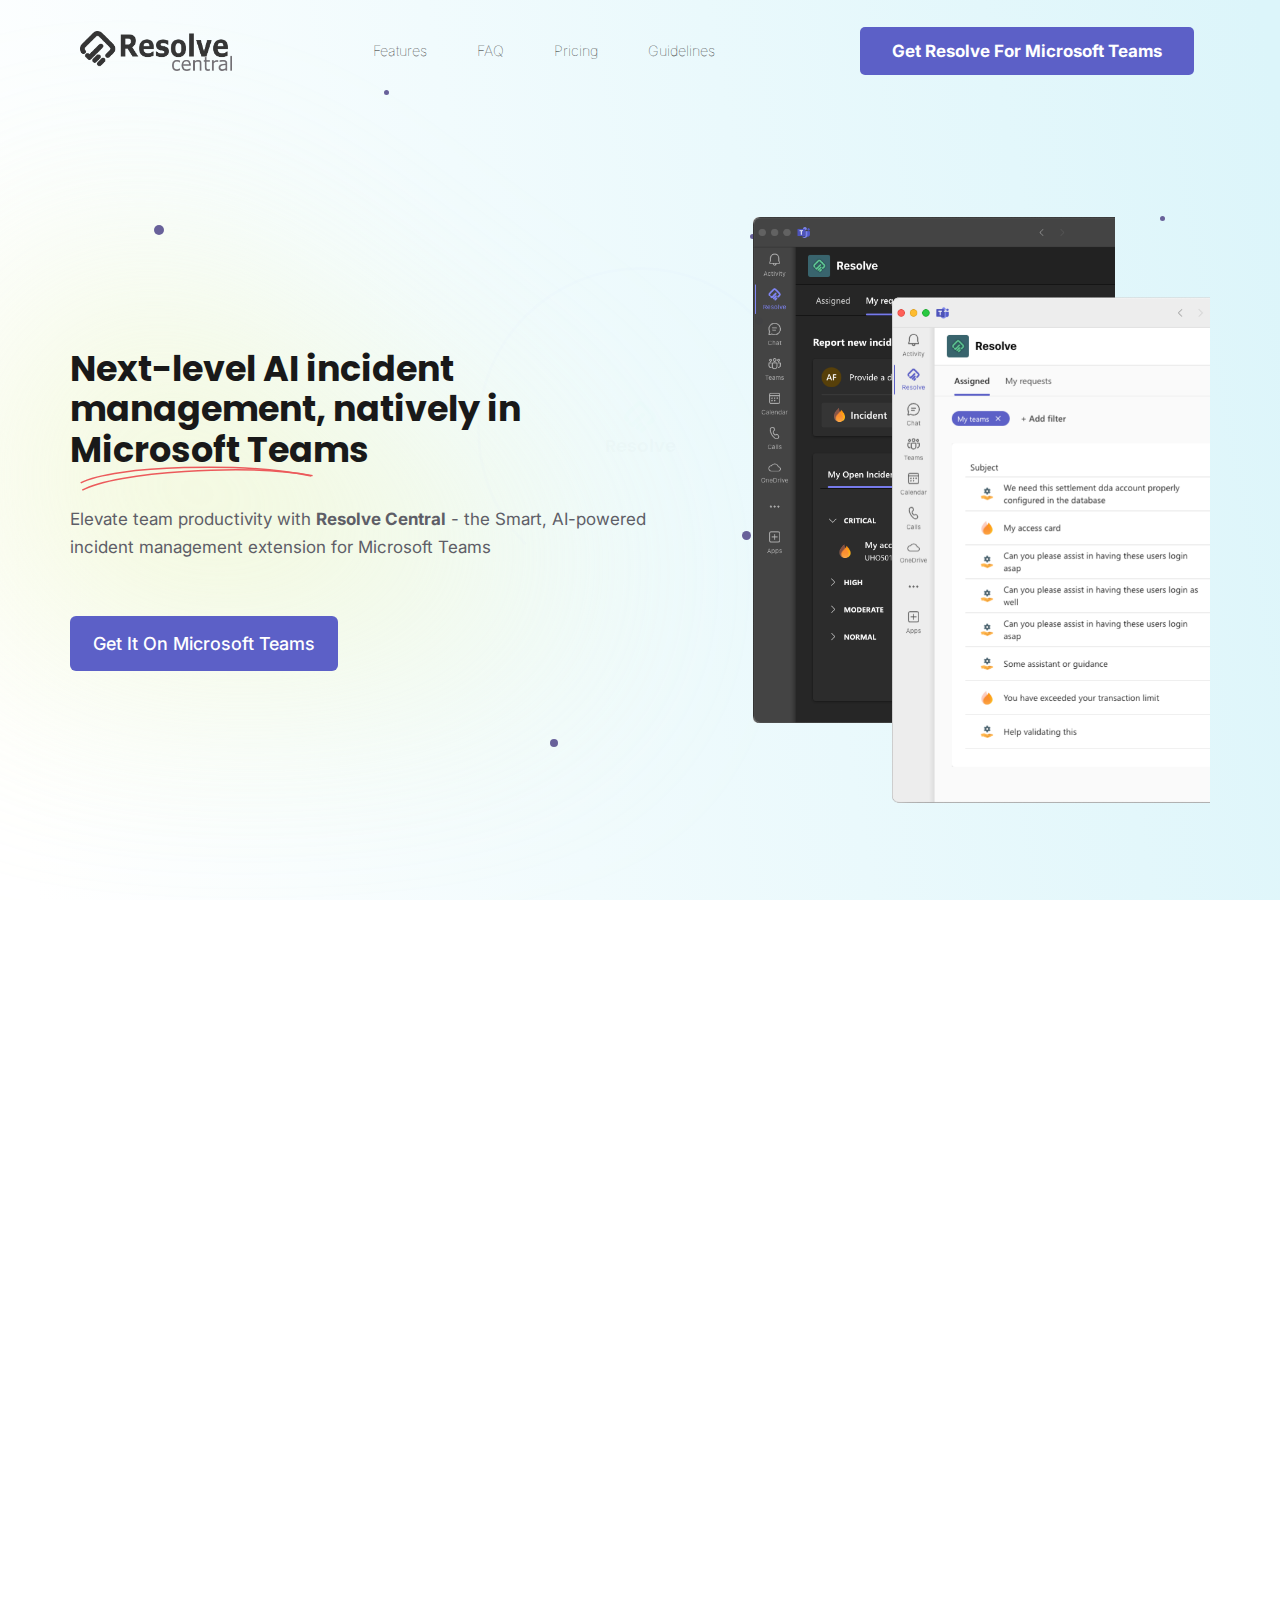
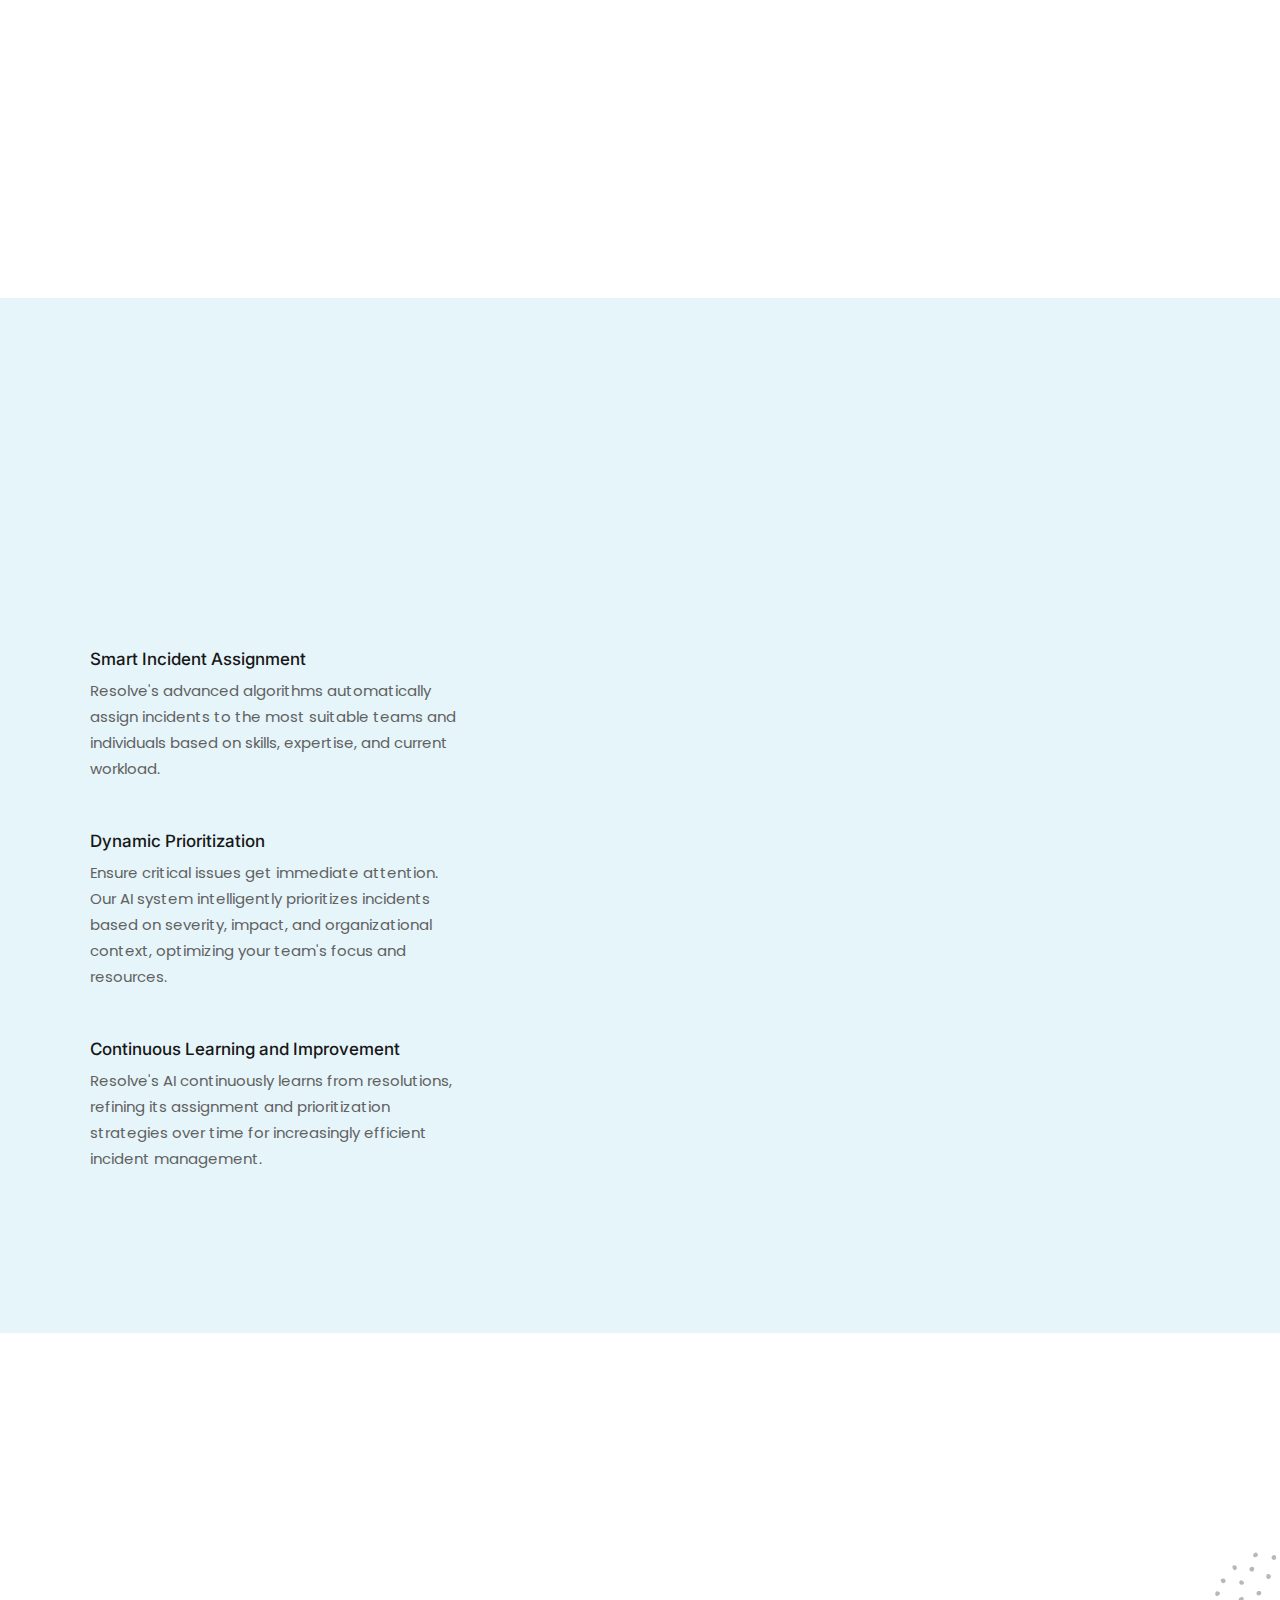
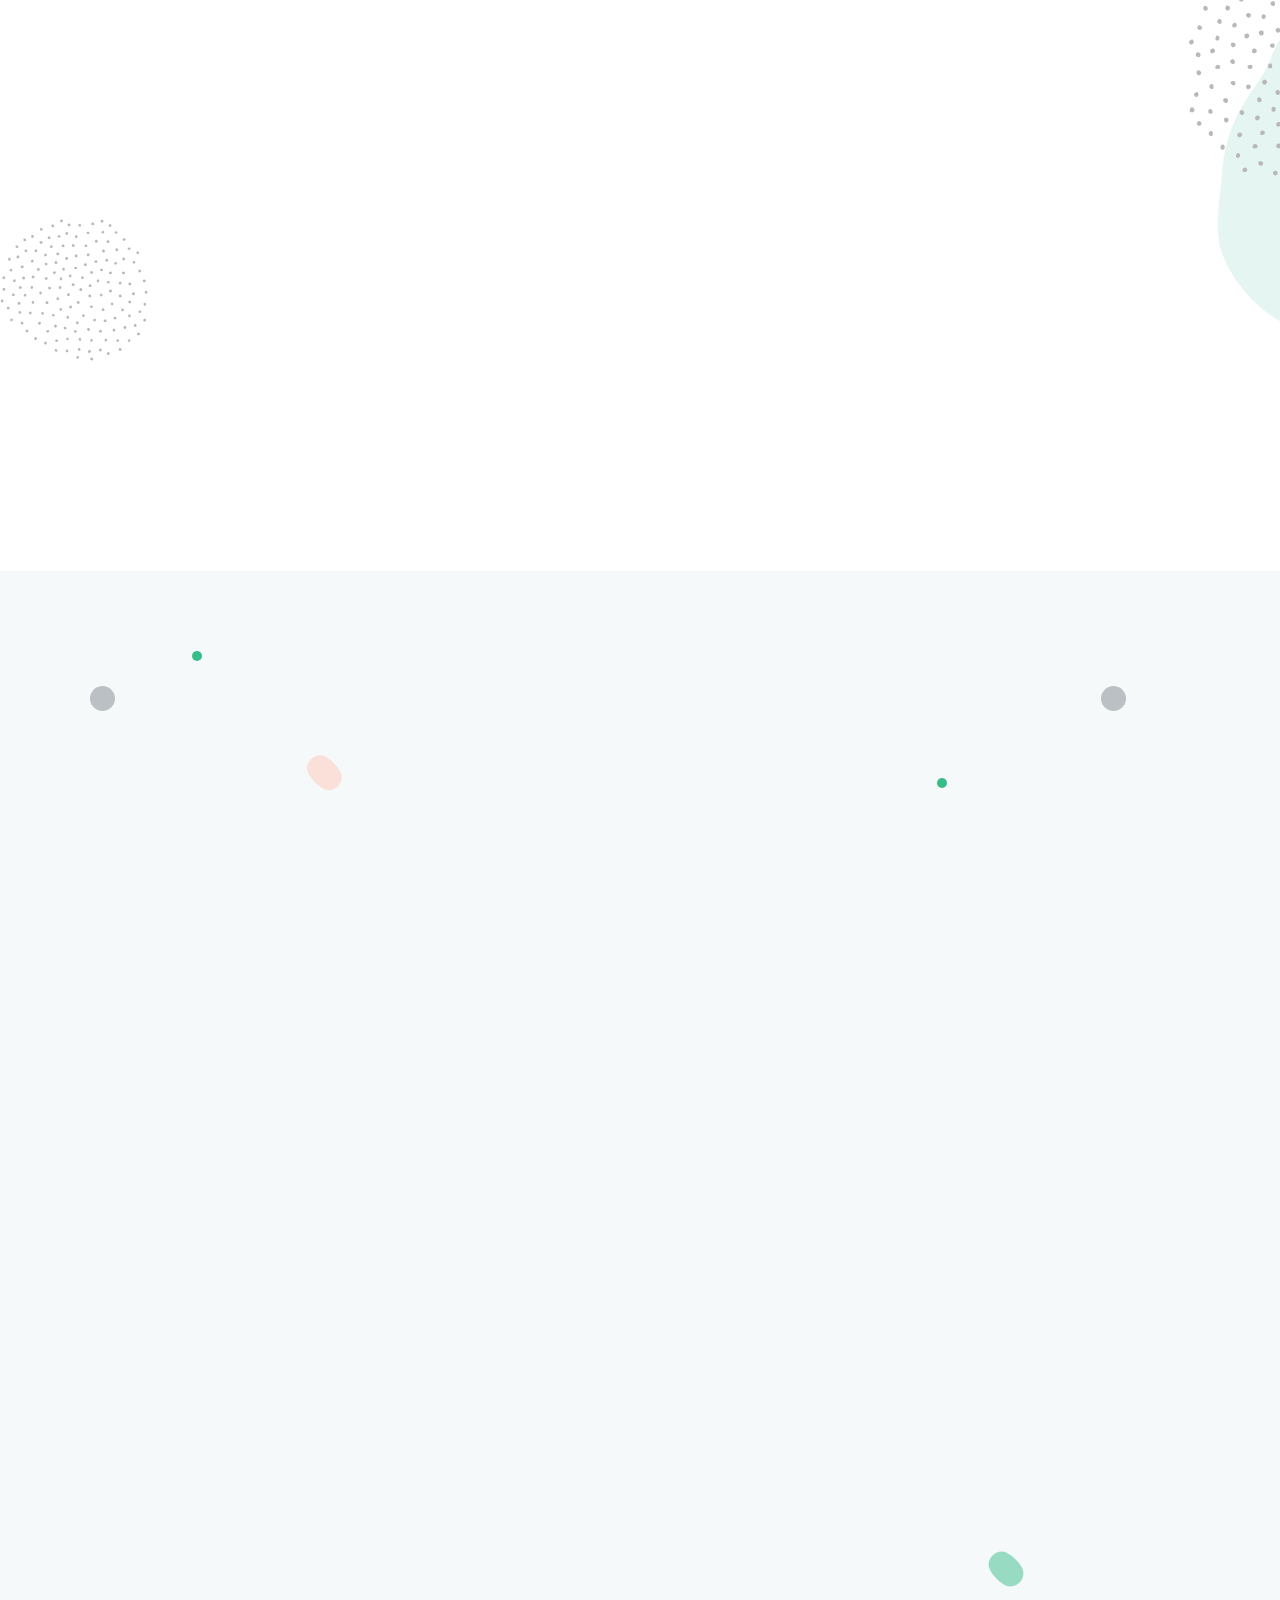
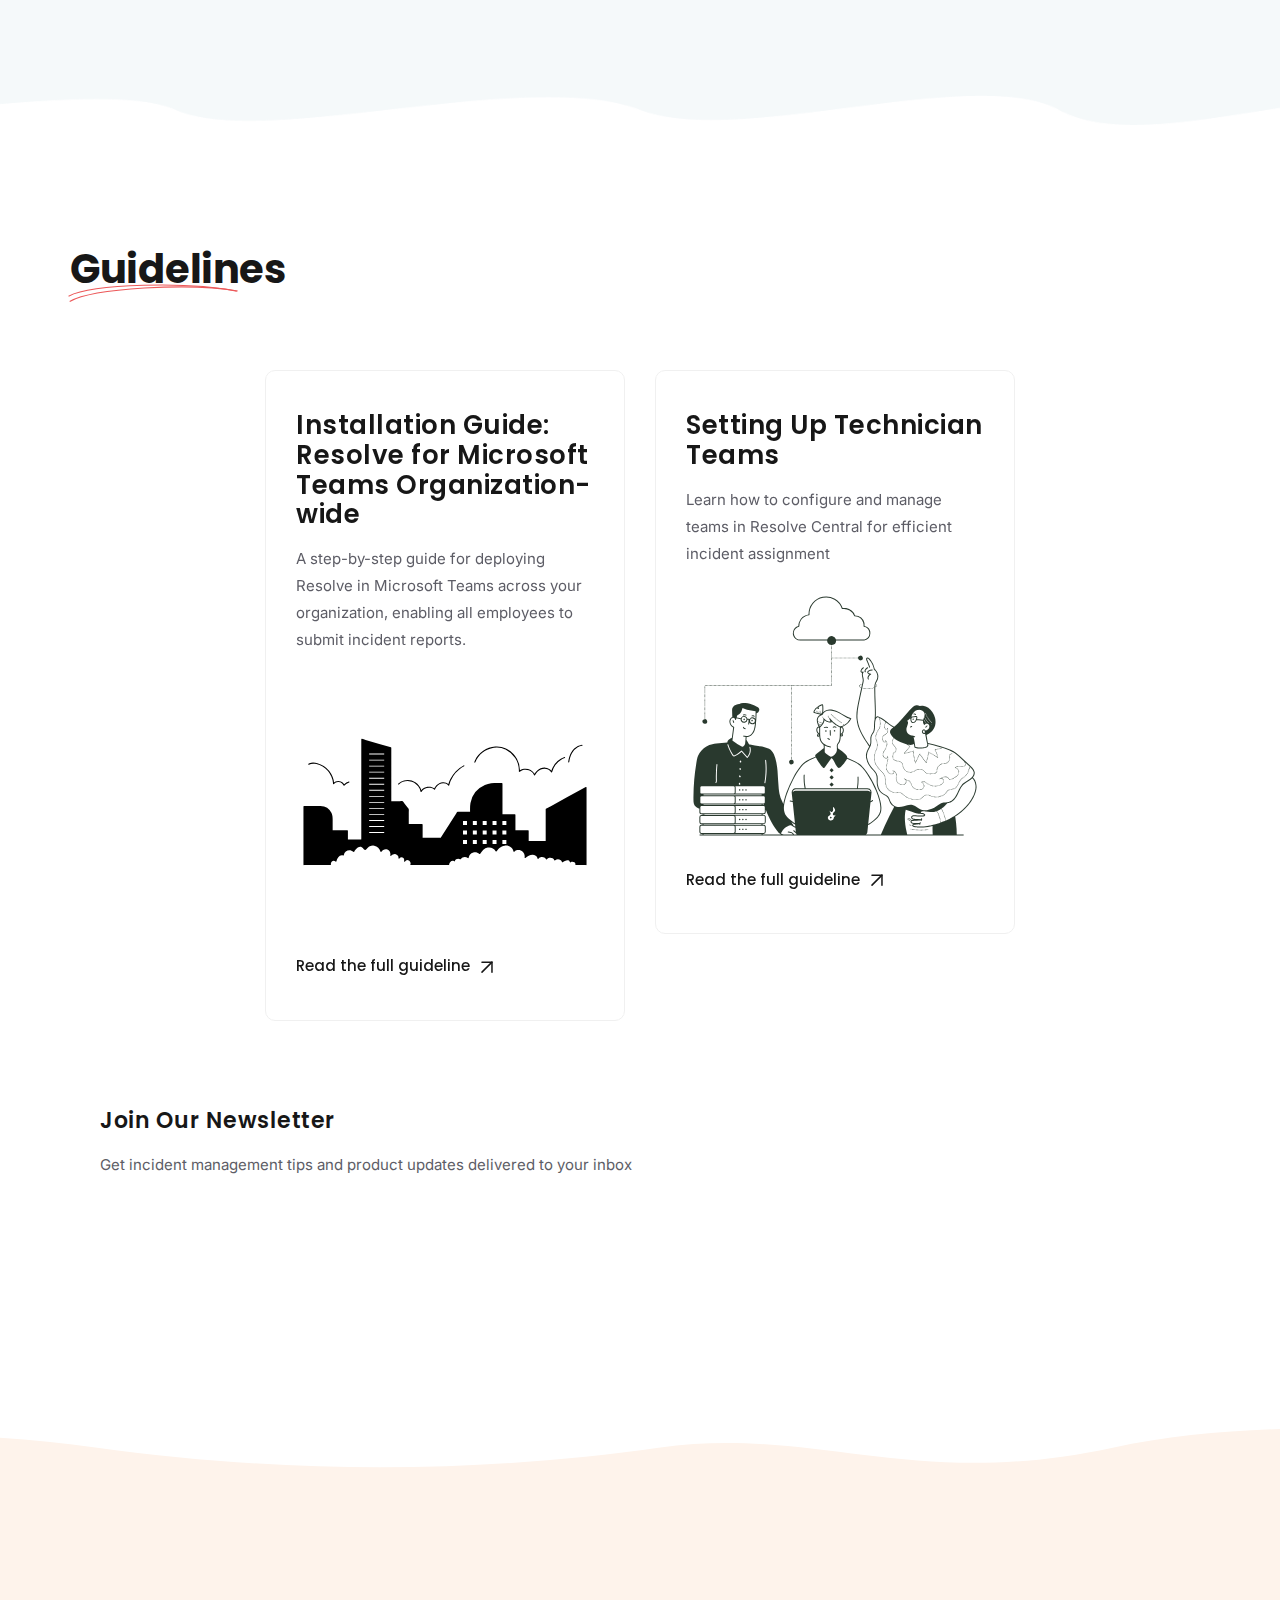
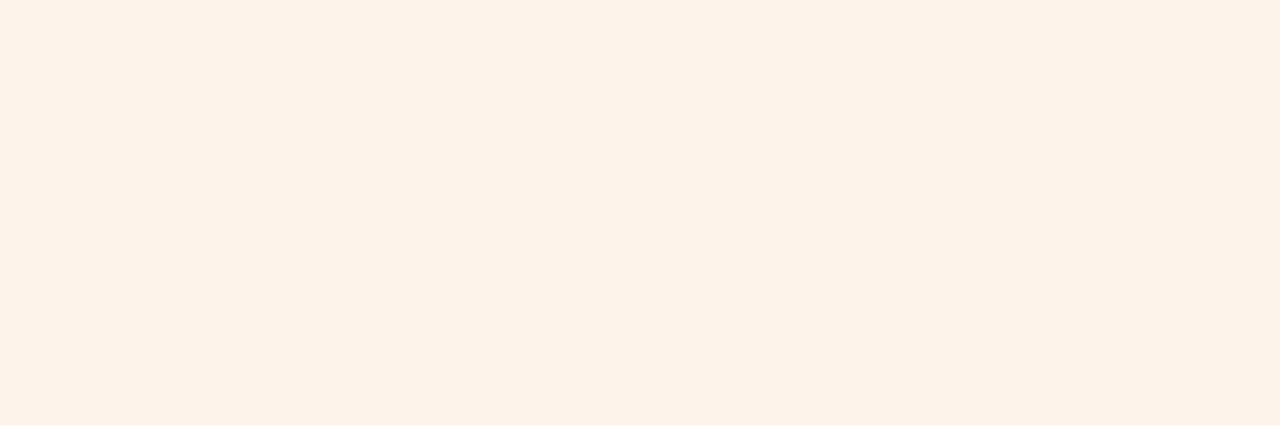
==== commit 45b7e656: "Add guideline for resolve installation" ====
--- a/resolve/index.html
+++ b/resolve/index.html
@@ -79,12 +79,14 @@
                         </li>
 
                         <li class="nav-item active">
-                            <a href="#resources" class="nav-link dropdown-toggle">Resources</a>
+                            <a href="#guidelines" class="nav-link dropdown-toggle">Guidelines</a>
                         </li>
                     </ul>
 
                     <div class="right-nav">
-                        <a class="btn btn-red" href="https://teams.microsoft.com/l/app/84f3e1e3-1a13-44a9-abad-03b6a6b9122e?source=app-details-dialog" target="_blank">Get Resolve for Microsoft Teams</a>
+                        <a class="btn btn-red"
+                            href="https://teams.microsoft.com/l/app/84f3e1e3-1a13-44a9-abad-03b6a6b9122e?source=app-details-dialog"
+                            target="_blank">Get Resolve for Microsoft Teams</a>
                     </div>
                 </div>
             </div>
@@ -136,7 +138,8 @@
                                 Elevate team productivity with <b>Resolve Central</b> - the Smart, AI-powered incident
                                 management extension for Microsoft Teams
                             </p>
-                            <a href="https://teams.microsoft.com/l/app/84f3e1e3-1a13-44a9-abad-03b6a6b9122e?source=app-details-dialog" target="_blank" class="btn btn-red">
+                            <a href="https://teams.microsoft.com/l/app/84f3e1e3-1a13-44a9-abad-03b6a6b9122e?source=app-details-dialog"
+                                target="_blank" class="btn btn-red">
                                 Get it on Microsoft Teams
                             </a>
                         </div>
@@ -144,7 +147,7 @@
 
                     <div class="col-md-5">
                         <img src="./images/home_10/feature.png" alt="Shape" />
-                        
+
                         <!-- <div class="app-video-wrapp">
                             <a class="play-btn" data-fancybox="" href="#">
                                 <i class="fas fa-play"></i>
@@ -263,7 +266,7 @@
                         <div class="tab-content">
                             <div class="tab-pane fade" id="payment-track-one" role="tabpanel">
                                 <div class="main-img" data-wow-delay="0.1s">
-                                    <img src="./images/assigned.png" alt=""/>
+                                    <img src="./images/assigned.png" alt="" />
                                     <!-- <img src="./images/assigned.png" alt=""/> -->
                                 </div>
                             </div>
@@ -457,8 +460,8 @@
                             </span>
                             Price
                         </h2>
-                        <p class="title-text text-center wow fadeInUp mb-40">Start <span
-                                class="offer">free</span> today, no credit card required</p>
+                        <p class="title-text text-center wow fadeInUp mb-40">Start <span class="offer">free</span>
+                            today, no credit card required</p>
                     </div>
                 </div>
 
@@ -536,14 +539,13 @@
         <!-- Pricing Area -->
 
         <!-- Resources Area -->
-        <section id="resources" class="app-blog-area pt-120 pb-85">
+        <section id="guidelines" class="app-blog-area pt-120 pb-85">
             <div class="container">
                 <div class="row">
                     <div class="col-lg-7">
                         <h2 class="section-title cloud-heading-2 mb-20">
-
                             <span>
-                                Resources
+                                Guidelines
                                 <img class="border-shape" src="./images/home_10/shapes/border.svg" alt="Border" />
                             </span>
                         </h2>
@@ -551,6 +553,20 @@
                 </div>
 
                 <div class="app-blog-slider">
+                    <div class="single-blog">
+                        <h3 class="item-title">
+                            <a href="./guidelines/technician-teams" target="_blank">Installation Guide: Resolve for
+                                Microsoft Teams Organization-wide</a>
+                        </h3>
+                        <p class="item-text">A step-by-step guide for deploying Resolve in Microsoft Teams across your
+                            organization,
+                            enabling all employees to submit incident reports.</p>
+                        <img class="icon" src="./images/building1.svg" alt="Icon" />
+                        <a href="./guidelines/installation" target="_blank" class="item-btn">
+                            Read the full guideline
+                            <img class="icon" src="./images/home_10/shapes/up-right.svg" alt="Icon" />
+                        </a>
+                    </div>
                     <div class="single-blog">
                         <h3 class="item-title">
                             <a href="./guidelines/technician-teams" target="_blank">Setting Up Technician Teams</a>
@@ -604,7 +620,7 @@
               </a>
             </div> -->
                 </div>
-            
+
                 <div class="single-blog">
                     <div class="subscribe-widget mb-40">
                         <h4 class="widget-title">Join Our Newsletter</h4>
@@ -642,9 +658,11 @@
                                 <div class="footer-widget wow fadeInDown" data-wow-delay="0.5s">
                                     <h4 class="widget-title">Product</h4>
                                     <ul class="widget-link-list">
-                                        <li><a href="https://teams.microsoft.com/l/app/84f3e1e3-1a13-44a9-abad-03b6a6b9122e?source=app-details-dialog" target="_blank">Get it on Teams</a></li>
+                                        <li><a href="https://teams.microsoft.com/l/app/84f3e1e3-1a13-44a9-abad-03b6a6b9122e?source=app-details-dialog"
+                                                target="_blank">Get it on Teams</a></li>
                                         <li><a href="#pricing">Pricing plans</a></li>
-                                        <li><a href="https://github.com/knbases/resolve-central/releases" target="_blank">Changelog</a></li>
+                                        <li><a href="https://github.com/knbases/resolve-central/releases"
+                                                target="_blank">Changelog</a></li>
                                     </ul>
                                 </div>
                             </div>
@@ -664,8 +682,10 @@
                                     <ul class="widget-link-list">
                                         <li><a href="mailto:contact@knbases.com">Email support</a></li>
                                         <li><a href="./guidelines">Guidelines</a></li>
-                                        <li><a href="https://github.com/knbases/resolve-central/issues/new?assignees=&labels=&projects=&template=bug_report.md" target="_blank">Report a bug</a></li>
-                                        <li><a href="https://github.com/knbases/resolve-central/issues/new?assignees=&labels=&projects=&template=feature_request.md" target="_blank">Request a new feature</a></li>
+                                        <li><a href="https://github.com/knbases/resolve-central/issues/new?assignees=&labels=&projects=&template=bug_report.md"
+                                                target="_blank">Report a bug</a></li>
+                                        <li><a href="https://github.com/knbases/resolve-central/issues/new?assignees=&labels=&projects=&template=feature_request.md"
+                                                target="_blank">Request a new feature</a></li>
                                     </ul>
                                 </div>
                             </div>
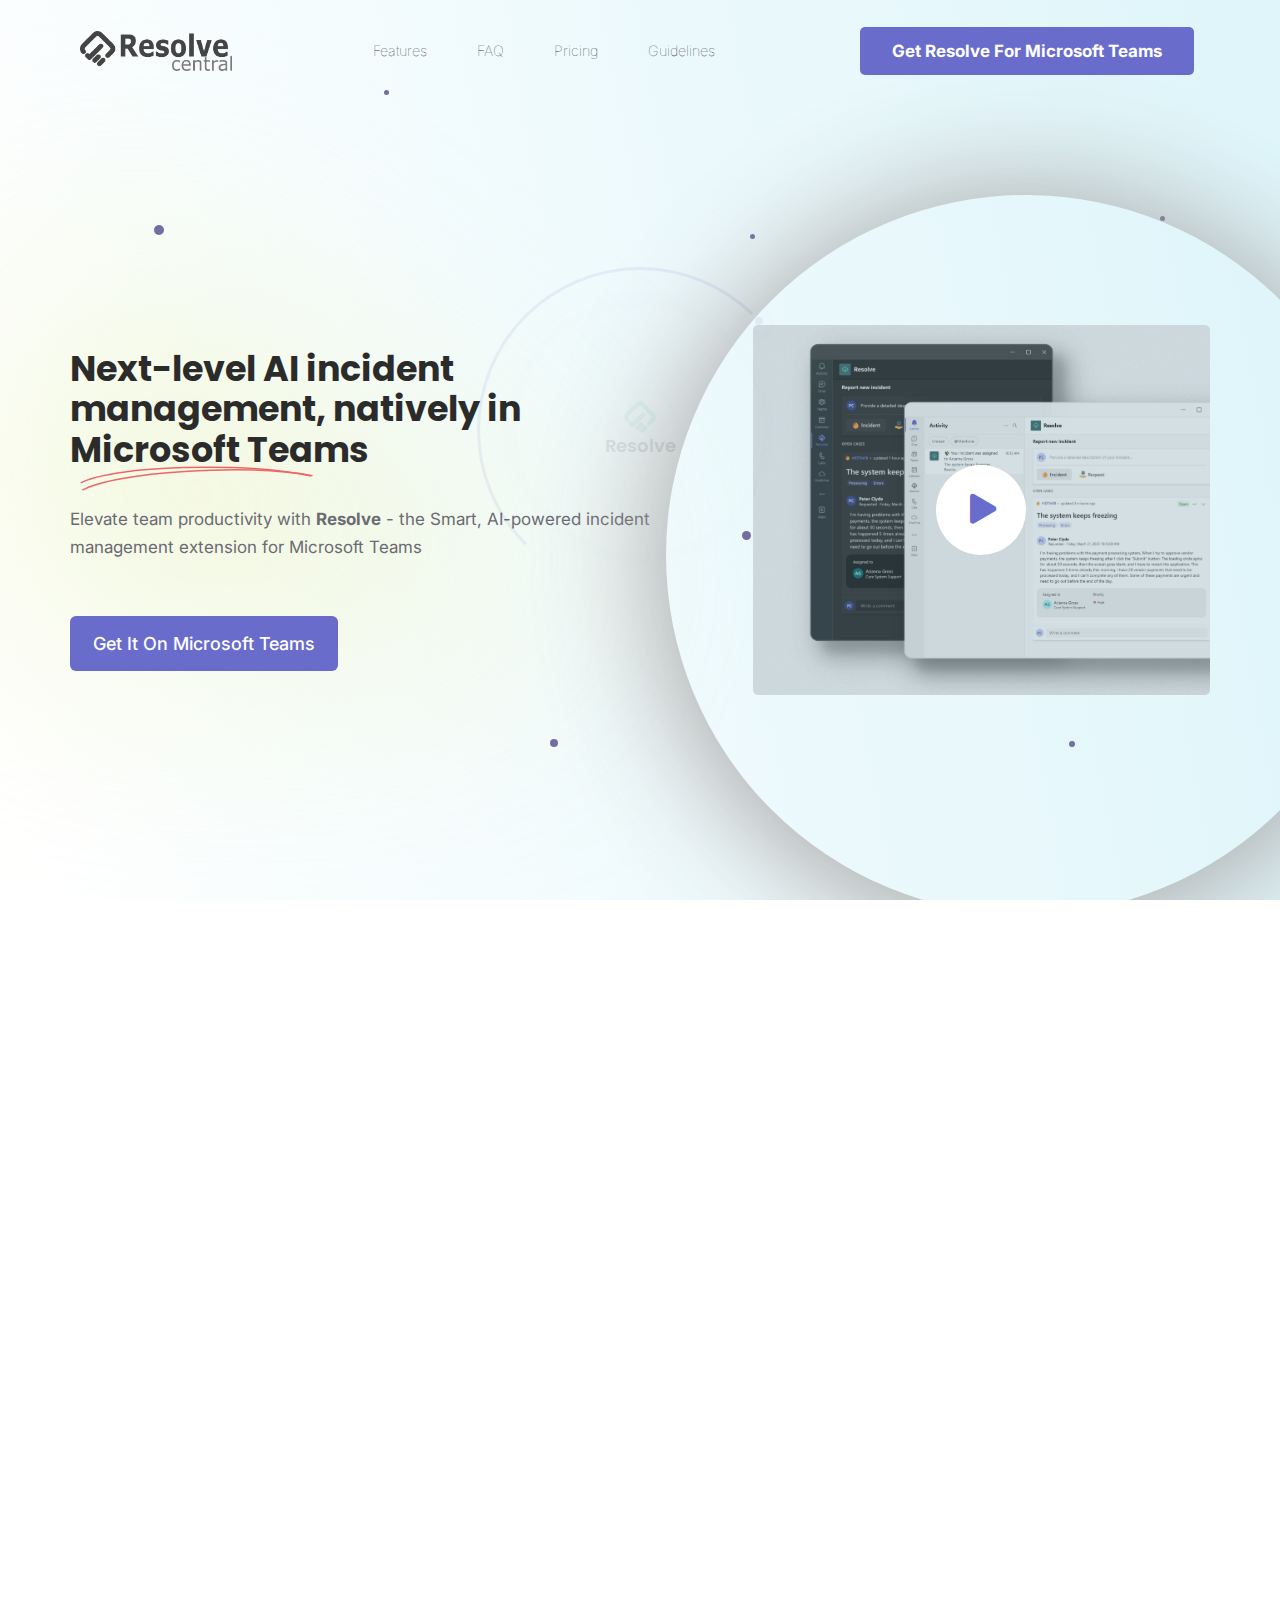
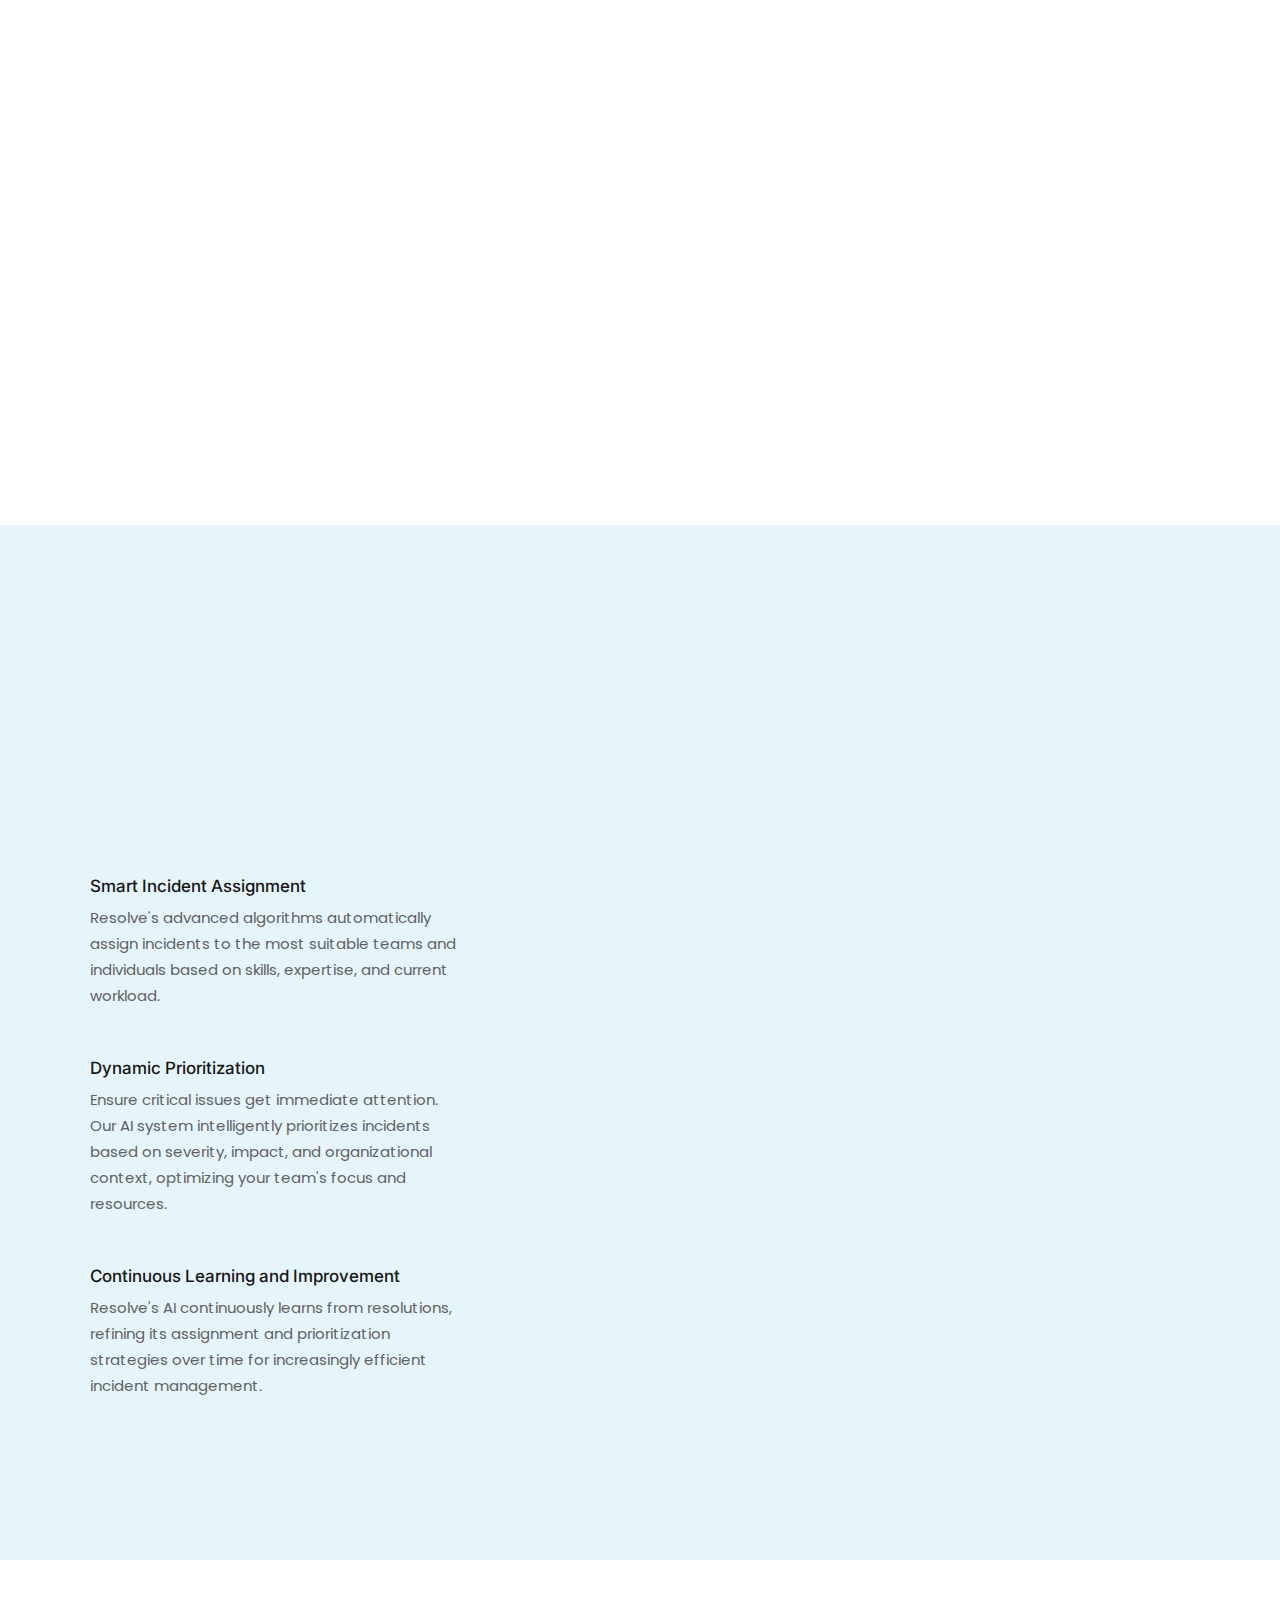
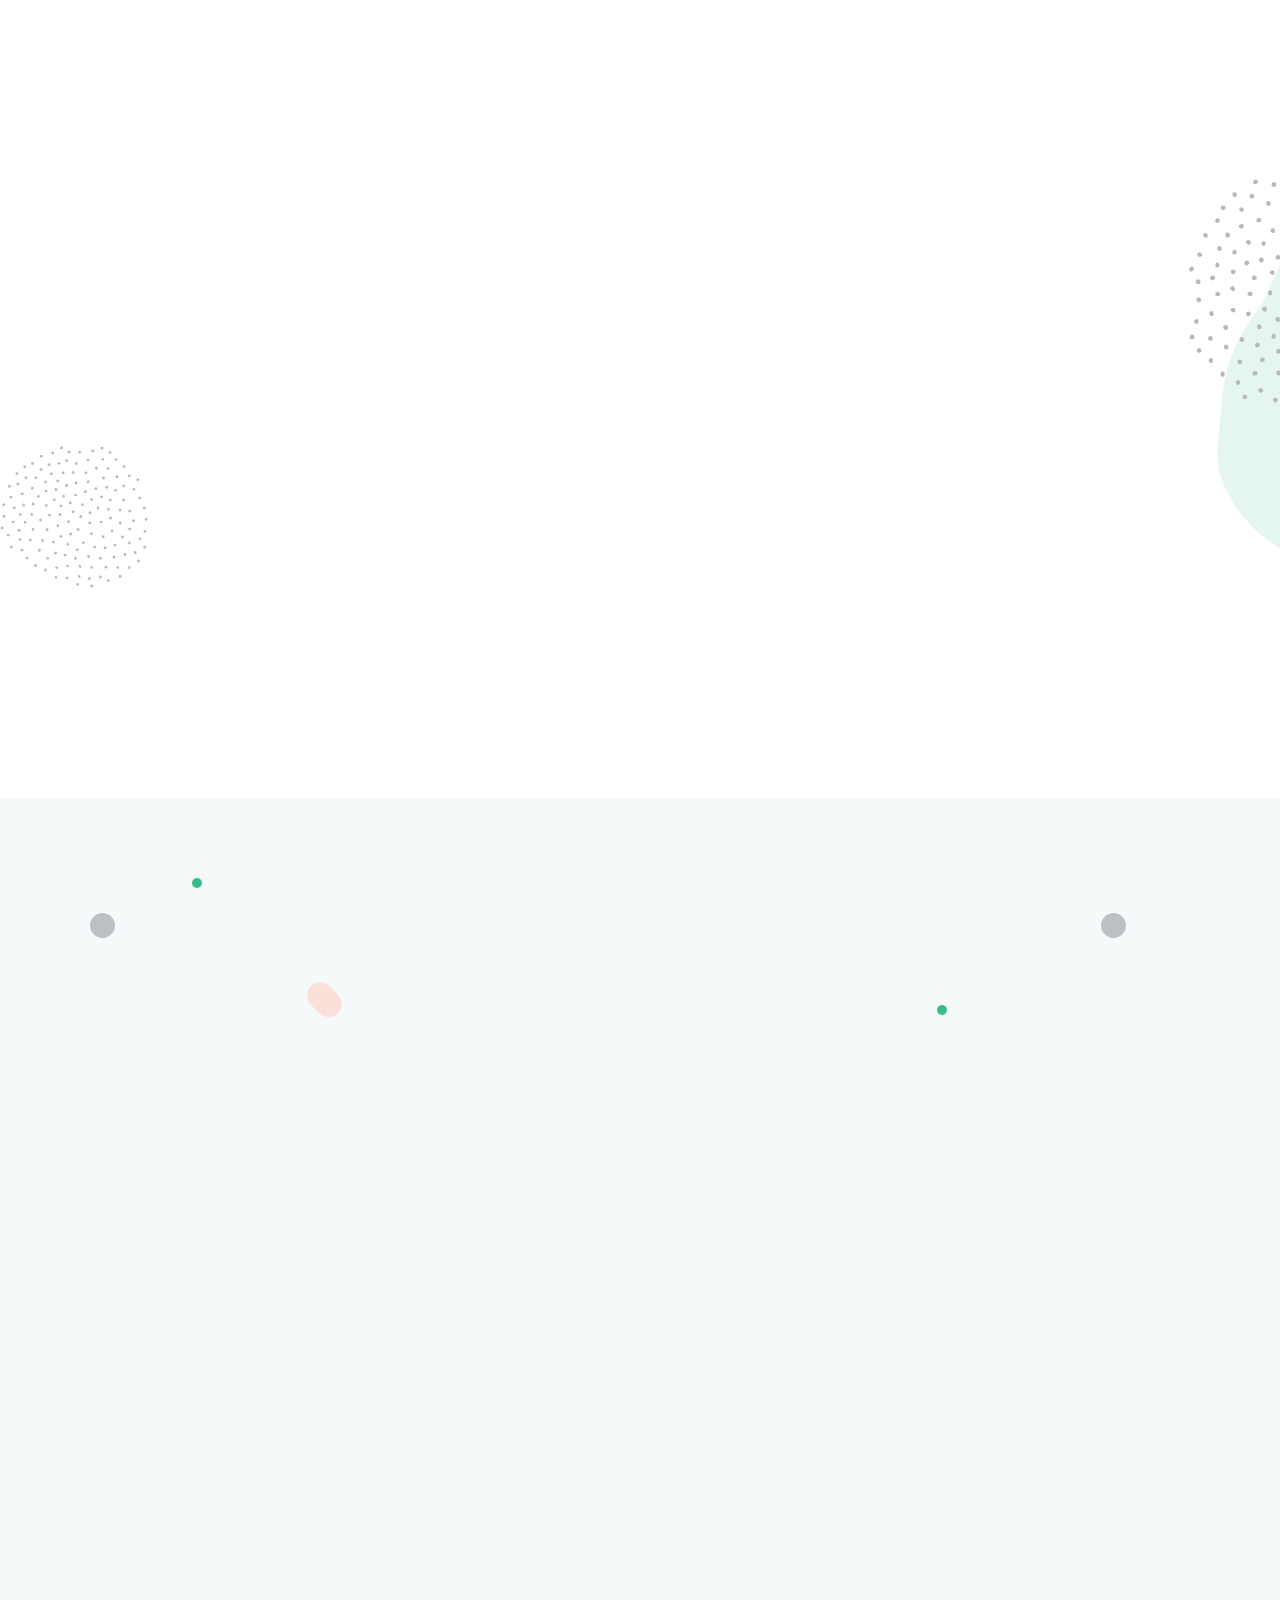
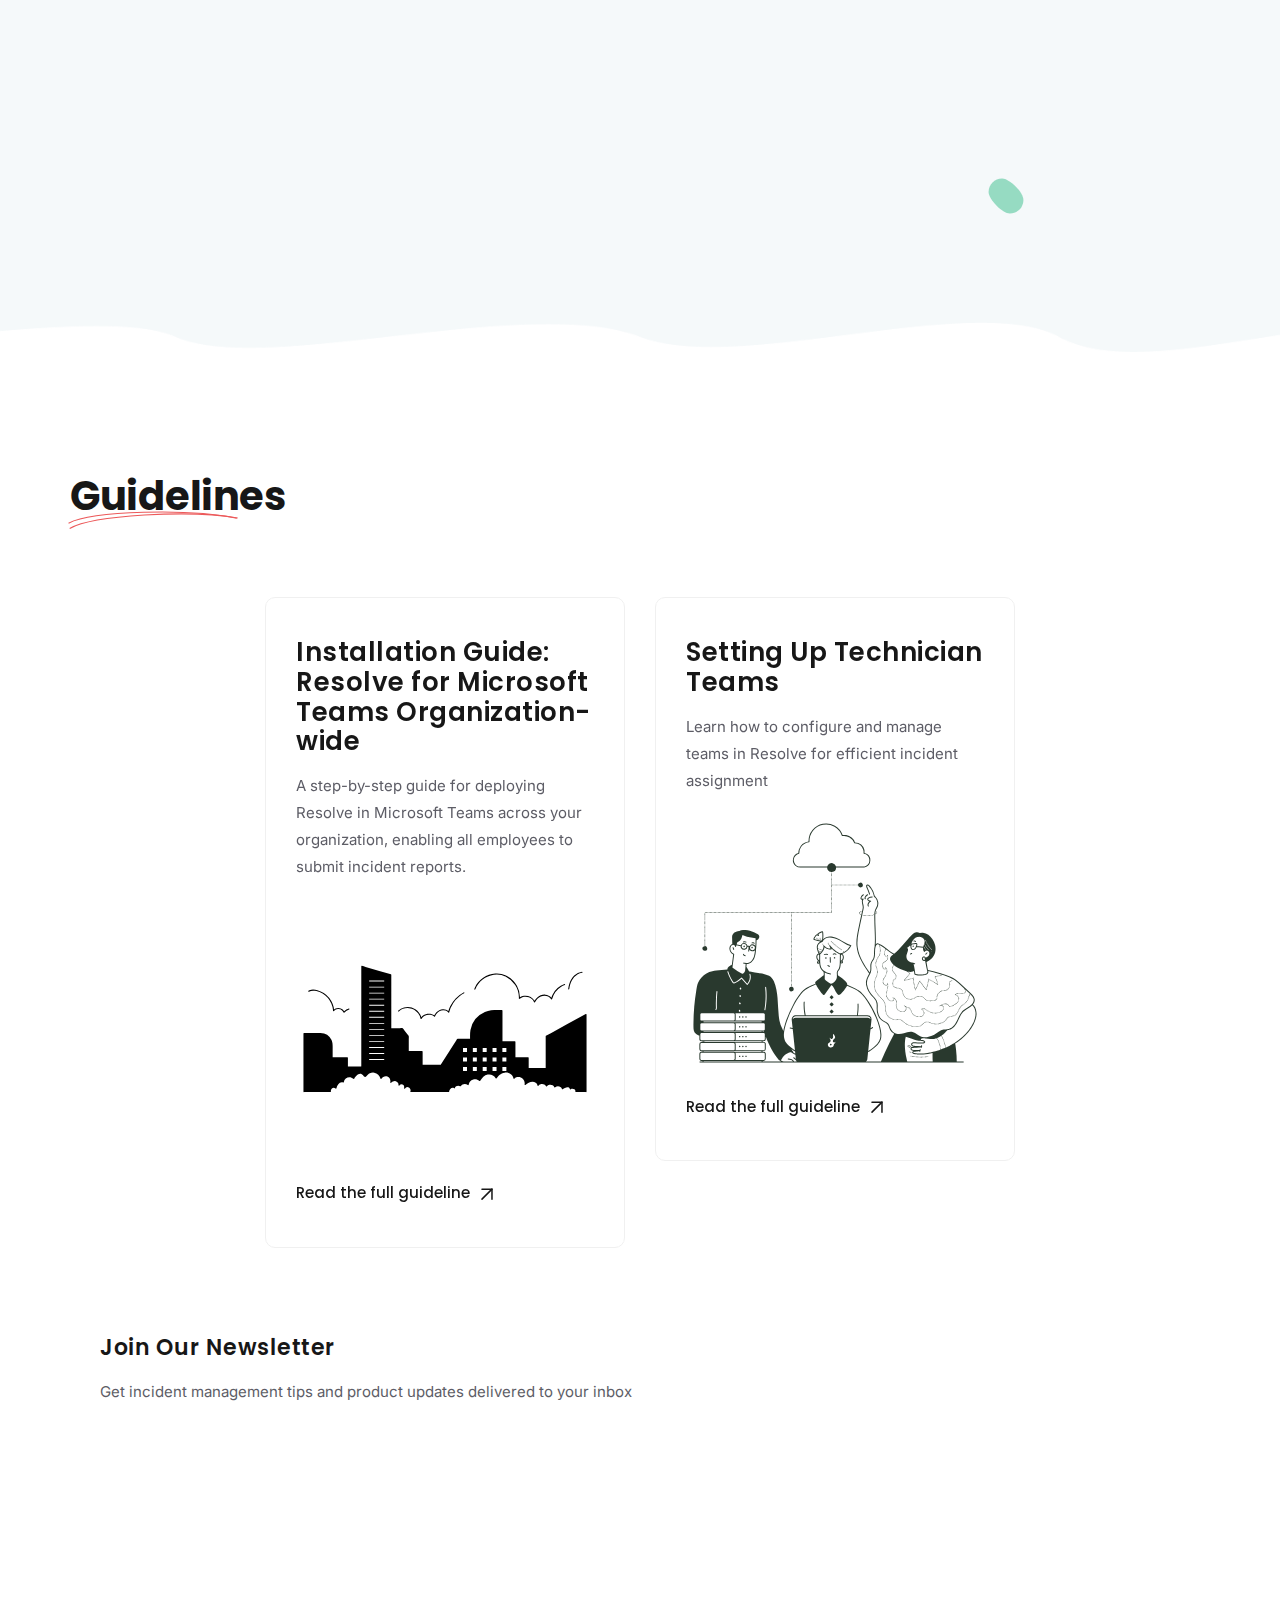
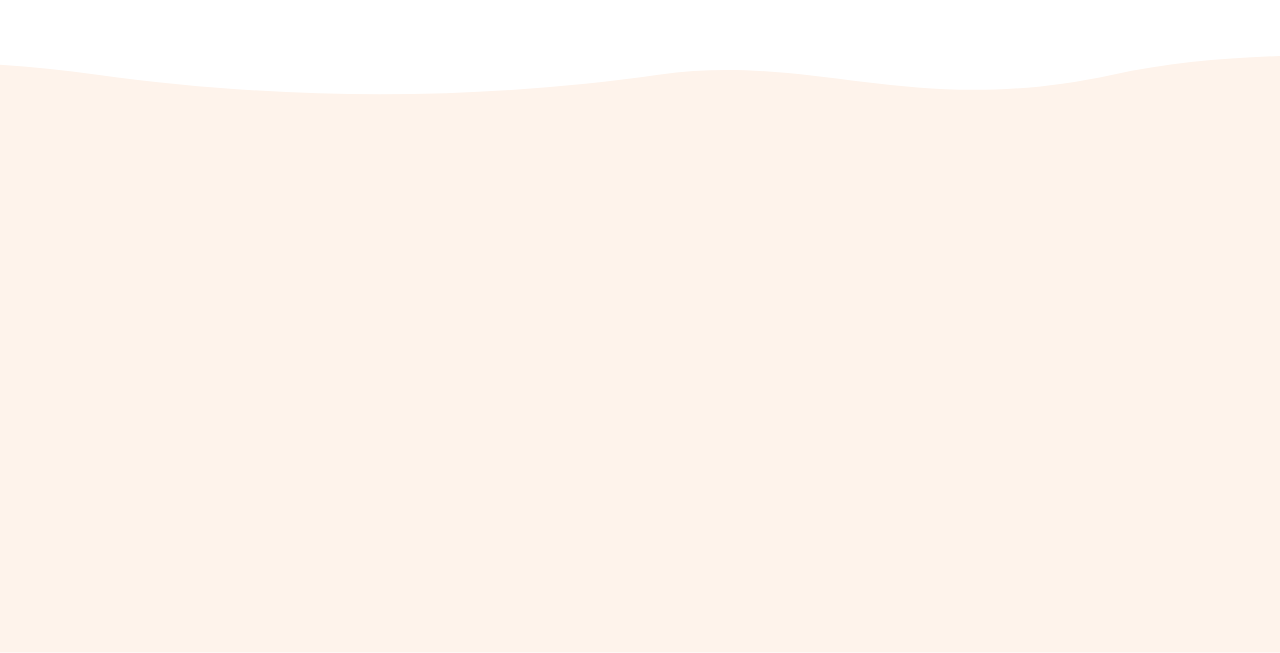
==== commit 00a27a9f: "Page updates" ====
--- a/resolve/index.html
+++ b/resolve/index.html
@@ -4,7 +4,7 @@
 <head>
     <meta charset="UTF-8" />
     <meta name="viewport" content="width=device-width, initial-scale=1.0" />
-    <title>Resolve Central</title>
+    <title>Resolve</title>
     <link rel="shortcut icon" href="favicon.png" type="image/x-icon" />
     <!-- Fontawesome CSS -->
     <link rel="stylesheet" href="./css/fontawesome.min.css" />
@@ -135,7 +135,7 @@
                                 </span>
                             </h1>
                             <p class="banner-text mb-55">
-                                Elevate team productivity with <b>Resolve Central</b> - the Smart, AI-powered incident
+                                Elevate team productivity with <b>Resolve</b> - the Smart, AI-powered incident
                                 management extension for Microsoft Teams
                             </p>
                             <a href="https://teams.microsoft.com/l/app/84f3e1e3-1a13-44a9-abad-03b6a6b9122e?source=app-details-dialog"
@@ -146,13 +146,11 @@
                     </div>
 
                     <div class="col-md-5">
-                        <img src="./images/home_10/feature.png" alt="Shape" />
-
-                        <!-- <div class="app-video-wrapp">
-                            <a class="play-btn" data-fancybox="" href="#">
+                        <div class="app-video-wrapp">
+                            <a class="play-btn" data-fancybox="" href="https://www.youtube.com/watch?v=jugBQqE_2sM&ab_channel=Microsoft365">
                                 <i class="fas fa-play"></i>
                             </a>
-                        </div> -->
+                        </div>
                     </div>
                 </div>
             </div>
@@ -161,57 +159,42 @@
 
         <!-- Features Area -->
         <section id="features" class="app-features-area overflow-hidden pt-135 pb-190">
-            <div class="container">
-                <div class="row align-items-center">
-                    <div class="col-lg-5 col-md-4">
-                        <div class="app-features-images wow fadeInLeft" data-wow-delay="0.2s">
-                            <div class="bg-shapes">
-                                <div class="shape"></div>
-                                <div class="shape"></div>
-                                <div class="shape">
-                                    <img src="./images/home_10/shapes/shape3.svg" alt="Shape" />
-                                </div>
-                                <div class="shape">
-                                    <img src="./images/home_10/shapes/shape7.svg" alt="Shape" />
-                                </div>
-                            </div>
-                            <img src="./images/mobile.png" alt="Feature Image" />
-                        </div>
-                    </div>
-                    <div class="col-lg-6 offset-lg-1 col-md-8">
-                        <div class="app-feature-content wow fadeInRight" data-wow-delay="0.2s">
-                            <h2 class="wow fadeInUp mb-65">
-                                Seamless Teams
-                                <span>
-                                    Integration
-                                    <img class="border-shape" src="./images/home_10/shapes/border.svg" alt="Border" />
-                                </span>
-                            </h2>
-
-                            <div class="features-items">
-                                <div class="item">
-                                    <div class="item-content">
-                                        <h3 class="item-title">Native Teams Experience</h3>
-                                        <p class="item-text">Work where you already are. Resolve integrates directly
-                                            into your Microsoft Teams interface, eliminating the need to switch between
-                                            applications and ensuring a seamless workflow.</p>
-                                    </div>
-                                </div>
-                                <div class="item">
-                                    <div class="item-content">
-                                        <h3 class="item-title">Real-Time Collaboration</h3>
-                                        <p class="item-text">Collaborate on incidents instantly with your team. Share
-                                            updates, assign tasks, and resolve issues together, all within your familiar
-                                            Teams environment.</p>
-                                    </div>
-                                </div>
-                                <div class="item">
-                                    <div class="item-content">
-                                        <h3 class="item-title">Instant Notifications</h3>
-                                        <p class="item-text">Stay informed without disruption. Receive real-time Teams
-                                            notifications for new incidents, updates, and resolutions, keeping you
-                                            connected and responsive at all times.</p>
-                                    </div>
+            <div class="row">
+                <div class="col-lg-7 col-md-6">
+                </div>
+                <div class="col-lg-4 offset-lg-1 col-md-5">
+                    <div class="app-feature-content wow fadeInRight" data-wow-delay="0.2s">
+                        <h2 class="wow fadeInUp mb-65">
+                            Seamless Teams
+                            <span>
+                                Integration
+                                <img class="border-shape" src="./images/home_10/shapes/border.svg" alt="Border" />
+                            </span>
+                        </h2>
+
+                        <div class="features-items">
+                            <div class="item">
+                                <div class="item-content">
+                                    <h3 class="item-title">Native Teams Experience</h3>
+                                    <p class="item-text">Work where you already are. Resolve integrates directly
+                                        into your Microsoft Teams interface, eliminating the need to switch between
+                                        applications and ensuring a seamless workflow.</p>
+                                </div>
+                            </div>
+                            <div class="item">
+                                <div class="item-content">
+                                    <h3 class="item-title">Real-Time Collaboration</h3>
+                                    <p class="item-text">Collaborate on incidents instantly with your team. Share
+                                        updates, assign tasks, and resolve issues together, all within your familiar
+                                        Teams environment.</p>
+                                </div>
+                            </div>
+                            <div class="item">
+                                <div class="item-content">
+                                    <h3 class="item-title">Instant Notifications</h3>
+                                    <p class="item-text">Stay informed without disruption. Receive real-time Teams
+                                        notifications for new incidents, updates, and resolutions, keeping you
+                                        connected and responsive at all times.</p>
                                 </div>
                             </div>
                         </div>
@@ -571,7 +554,7 @@
                         <h3 class="item-title">
                             <a href="./guidelines/technician-teams" target="_blank">Setting Up Technician Teams</a>
                         </h3>
-                        <p class="item-text">Learn how to configure and manage teams in Resolve Central for efficient
+                        <p class="item-text">Learn how to configure and manage teams in Resolve for efficient
                             incident assignment</p>
                         <img class="icon" src="./images/team1.svg" alt="Icon" />
                         <a href="./guidelines/technician-teams" target="_blank" class="item-btn">
--- a/resolve/css/style.css
+++ b/resolve/css/style.css
@@ -547,6 +547,14 @@
     }
 }
 
+.app-features-area {
+    background-image: url("../images/features-area.png");
+    background-size: cover;
+    background-position: center;
+    background-repeat: no-repeat;
+    overflow: hidden;
+}
+
 .mt-10 {
     margin-top: 10px;
 }
@@ -10040,7 +10048,7 @@
 .deal-fast-area .info-card .nav-link.active .progress-bar {
     display: block;
     visibility: visible;
-    transform: scaleX(1);
+    transform: scaleX(1.06);
 }
 
 .deal-fast-area .info-card .nav-link .info-txt {
@@ -16092,6 +16100,11 @@
     bottom: -15%;
 }
 
+.app-feature-content {
+    height: 100vh;
+    padding-inline: 10%;
+}
+
 .app-feature-content .feature-title span {
     display: inline-block;
     position: relative;
@@ -16102,6 +16115,13 @@
     left: -4px;
     position: absolute;
     width: 222px;
+}
+
+.app-feature-content .features-items {
+    min-width: 70%;
+    background-color: rgb(219 215 255 / 76%);
+    padding: 20px;
+    border-radius: 5px;
 }
 
 .app-feature-content .features-items .item {
@@ -16134,10 +16154,6 @@
     align-items: center;
 }
 
-.app-feature-content .features-items .item .item-content {
-    width: 70%;
-}
-
 .app-feature-content .features-items .item .item-content .item-title {
     font-weight: 700;
     font-size: 20px;
@@ -16149,6 +16165,7 @@
 .app-feature-content .features-items .item .item-content .item-text {
     font-size: 15px;
     line-height: 27px;
+    color: #454545;
 }
 
 .app-video-wrapp {
@@ -16158,7 +16175,7 @@
     background-repeat: no-repeat;
     border-radius: 5px;
     text-align: center;
-    padding: 150px 0;
+    padding: 140px 0;
     position: relative;
 }
 
@@ -16167,7 +16184,7 @@
     border-radius: 5px;
     width: 100%;
     height: 100%;
-    background: rgba(34, 56, 112, 0.1);
+    background: rgb(34 90 112 / 21%);
     position: absolute;
     left: 0;
     top: 0;
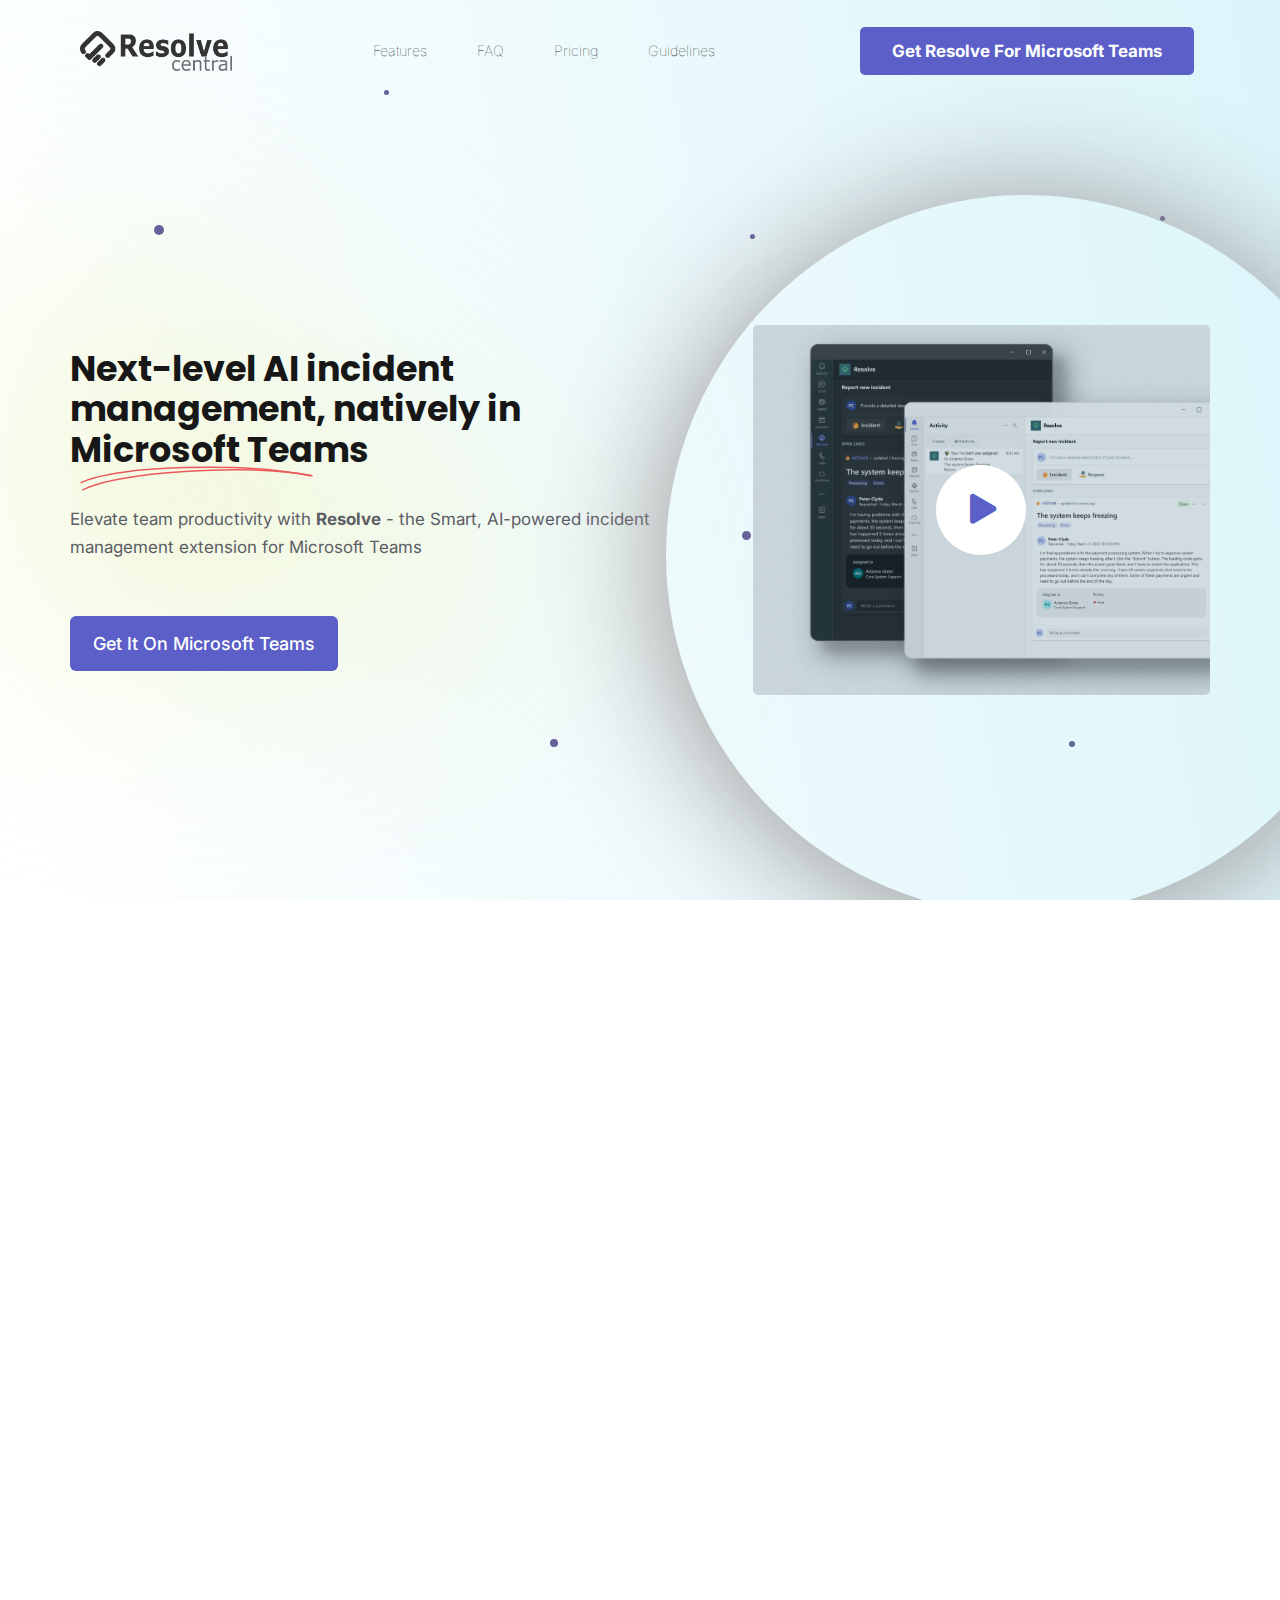
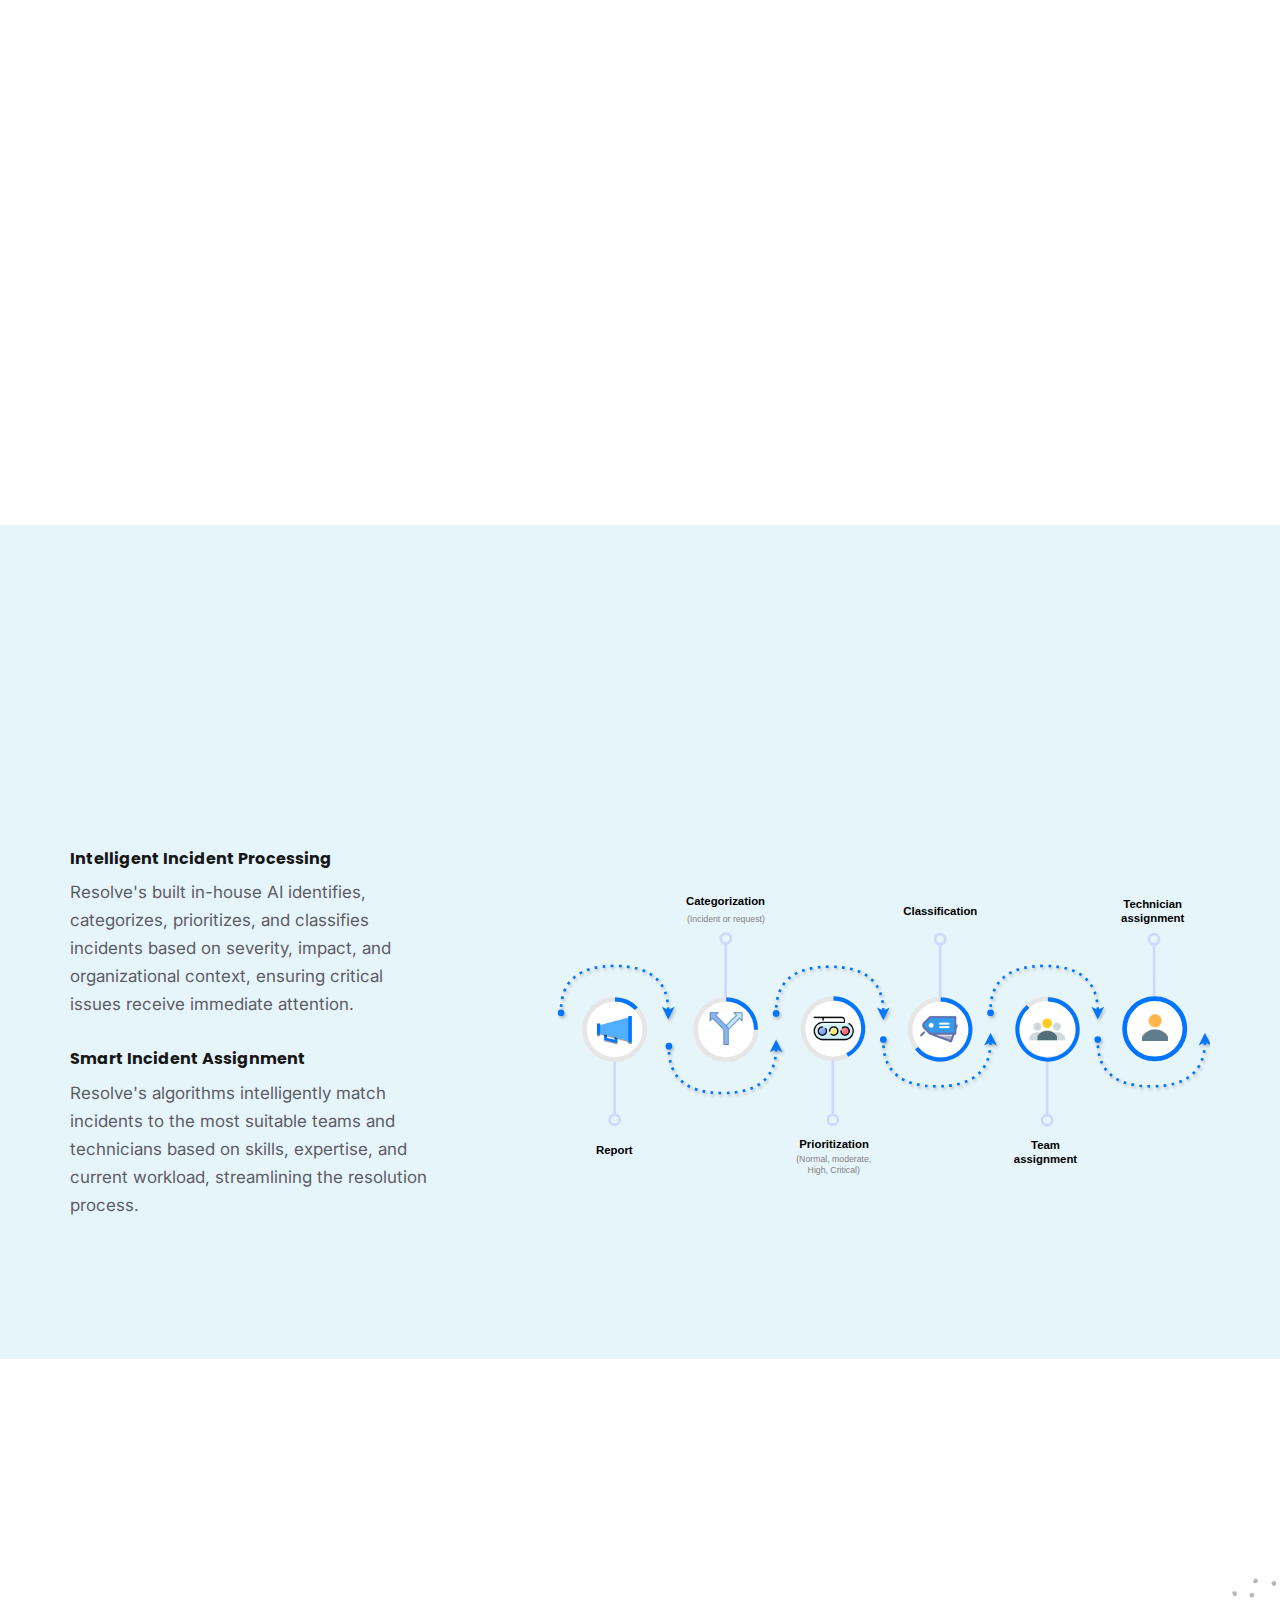
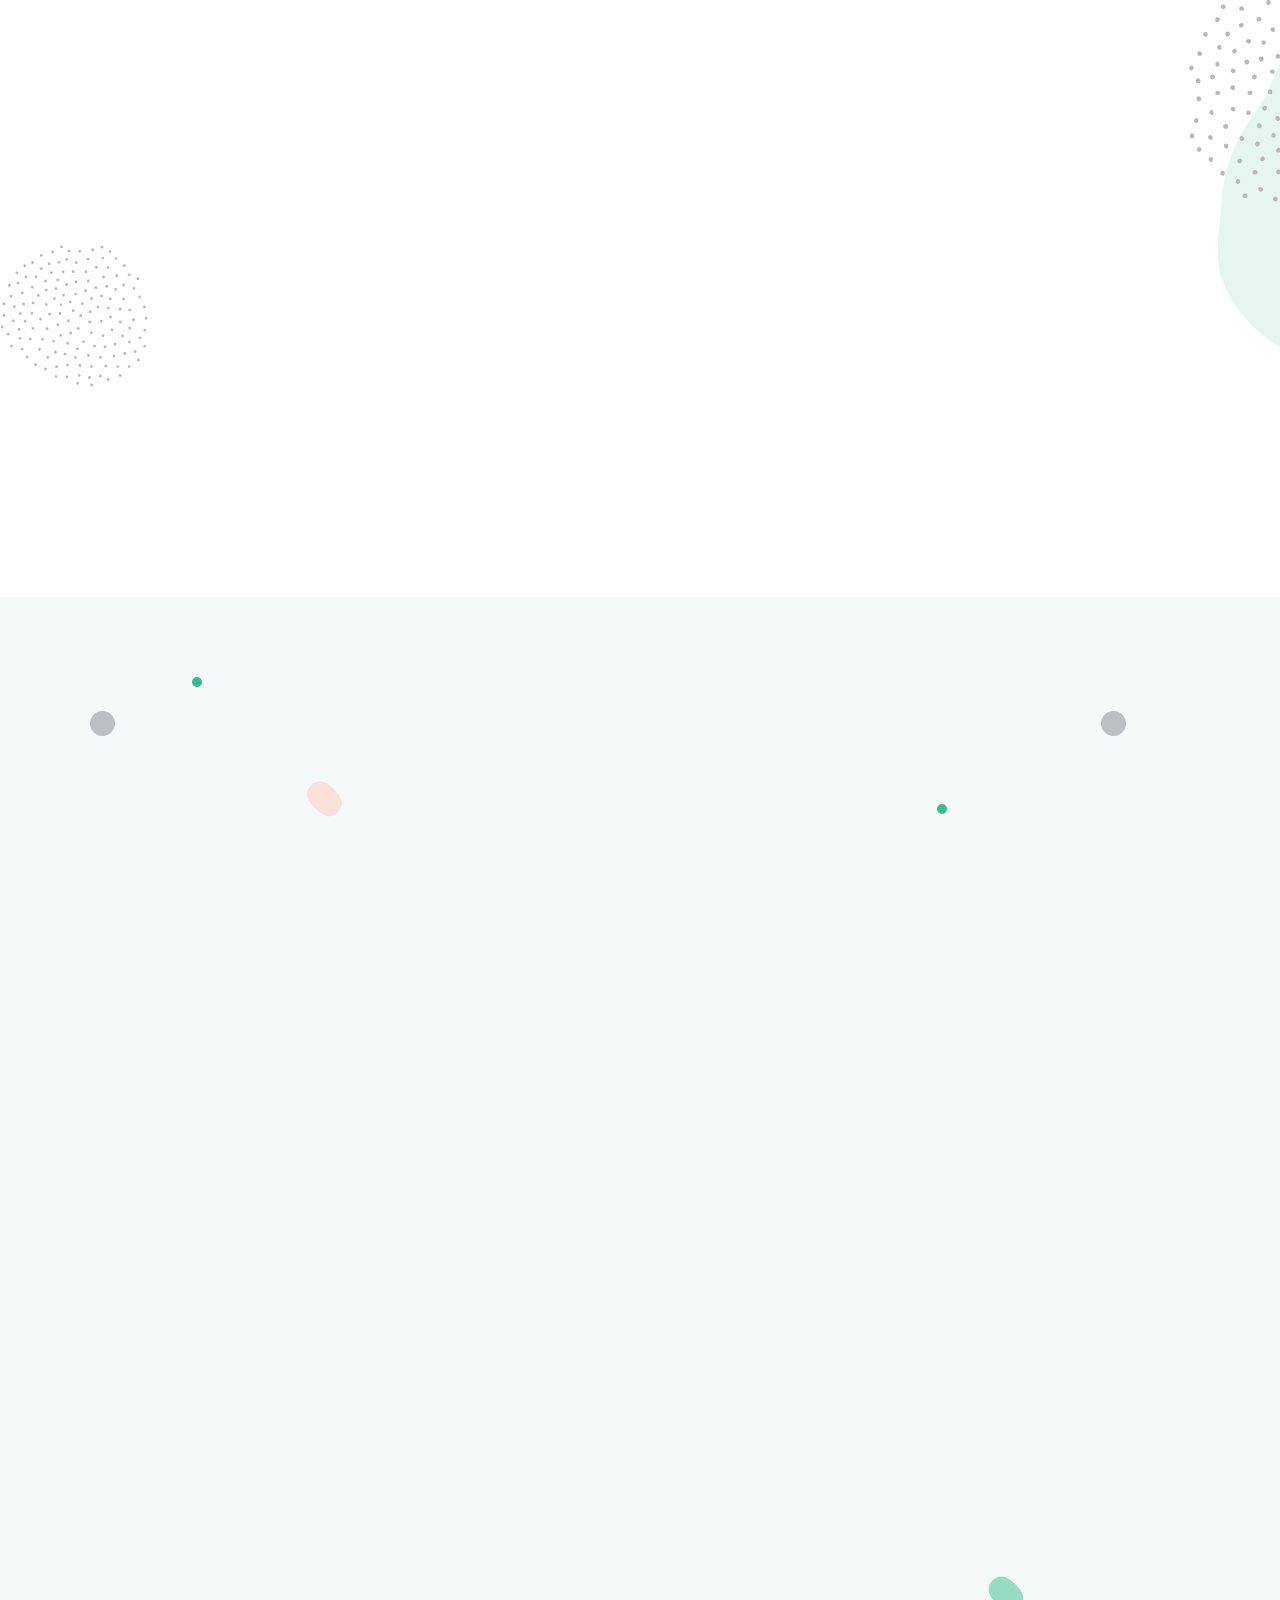
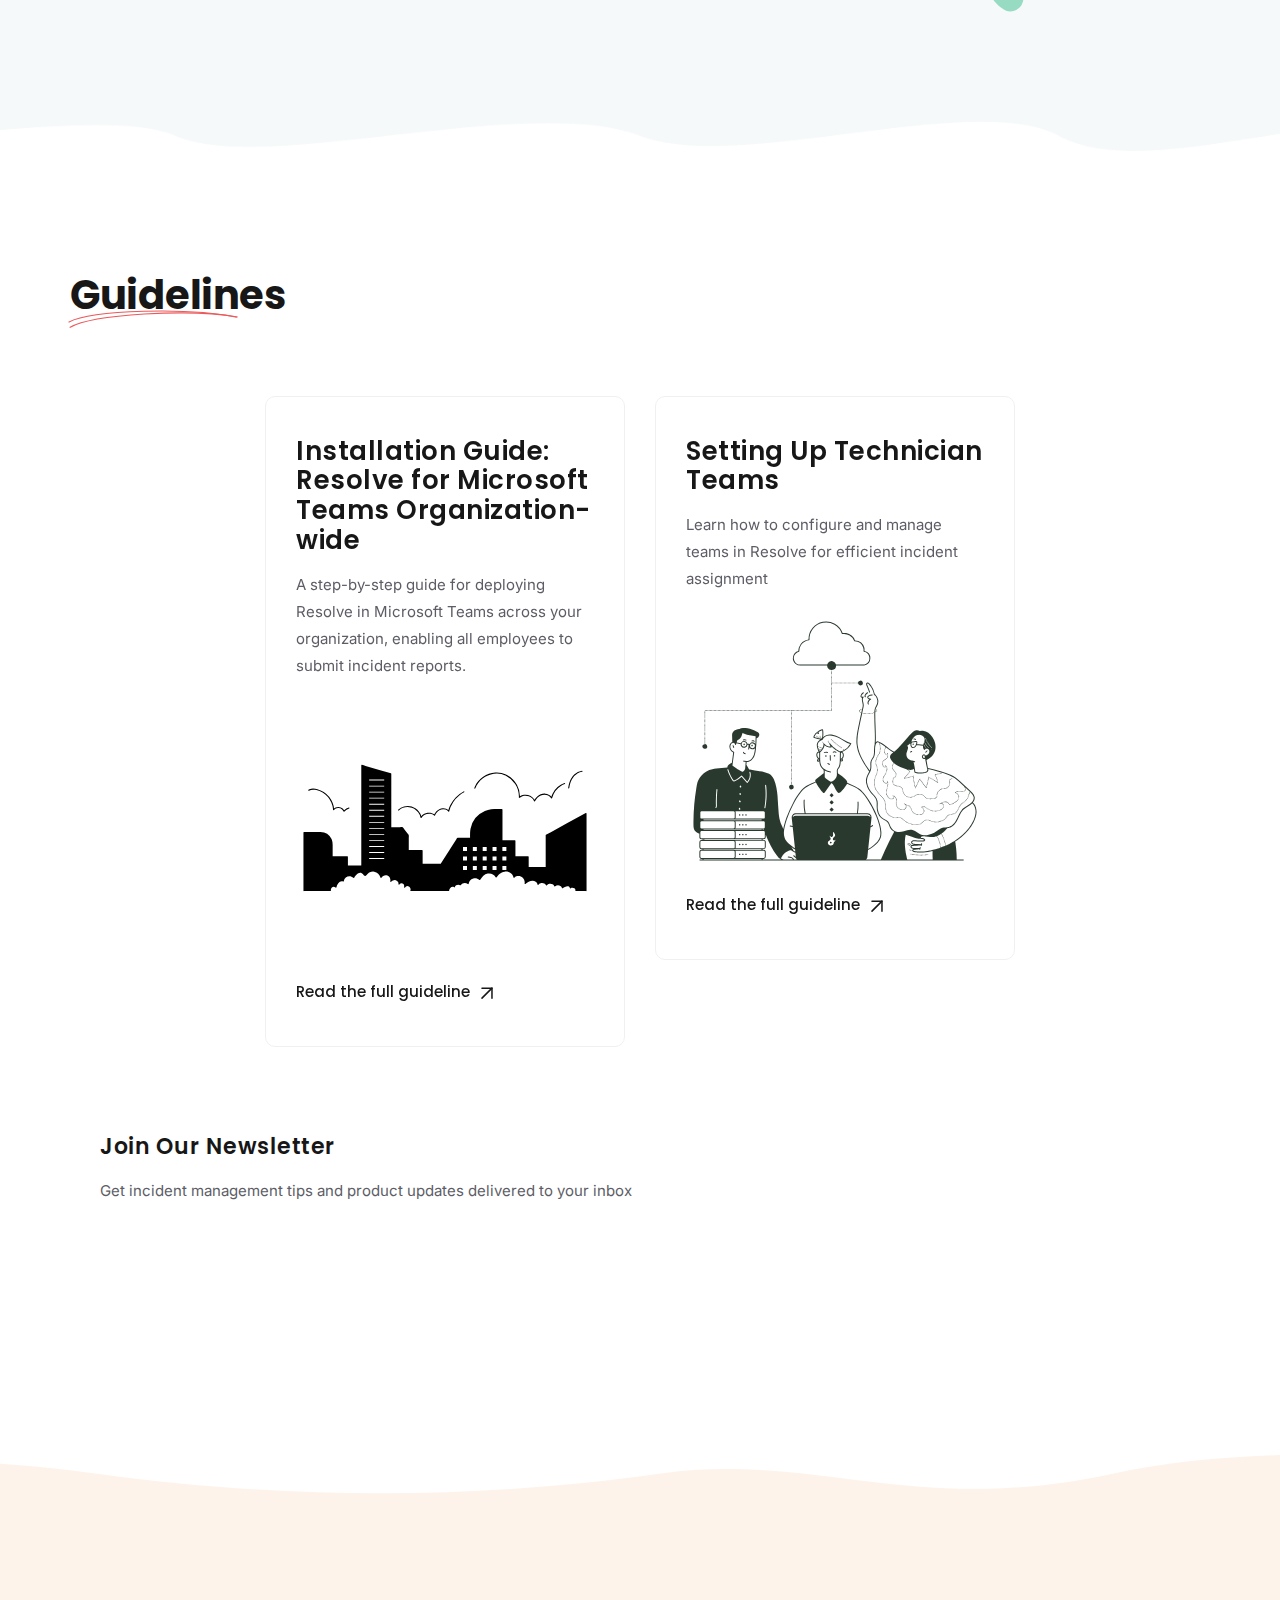
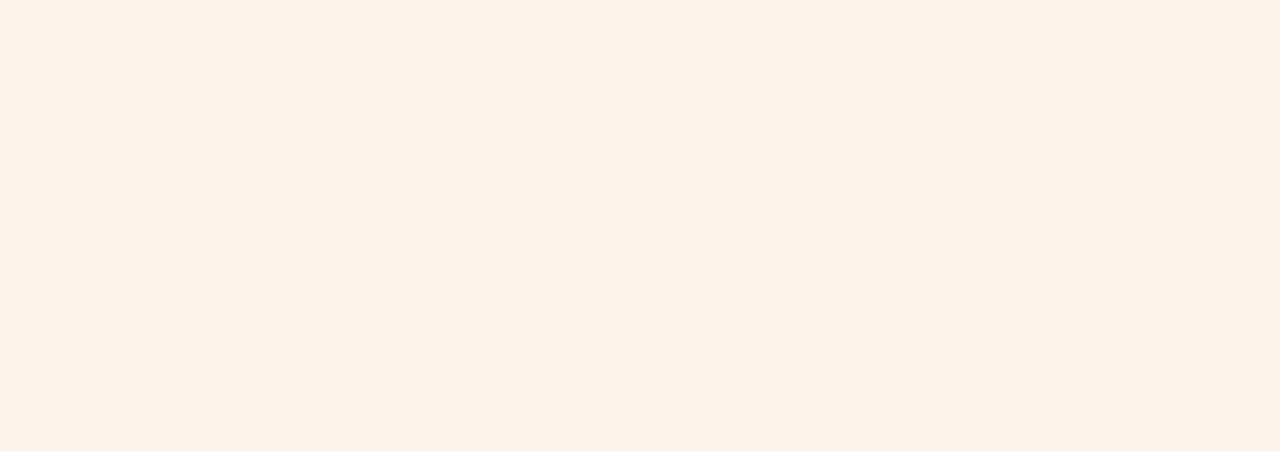
==== commit 0a882181: "Update IA session" ====
--- a/resolve/index.html
+++ b/resolve/index.html
@@ -147,7 +147,8 @@
 
                     <div class="col-md-5">
                         <div class="app-video-wrapp">
-                            <a class="play-btn" data-fancybox="" href="https://www.youtube.com/watch?v=jugBQqE_2sM&ab_channel=Microsoft365">
+                            <a class="play-btn" data-fancybox=""
+                                href="https://www.youtube.com/watch?v=jugBQqE_2sM&ab_channel=Microsoft365">
                                 <i class="fas fa-play"></i>
                             </a>
                         </div>
@@ -211,61 +212,22 @@
                         Transform your incident management with AI-powered intelligence
                     </p>
                 </div>
-                <div class="row gy-4 gy-lg-0">
-                    <div class="col-lg-5">
-                        <div class="info-card me-lg-5 nav-tabs nav automated-tab" role="tablist">
-                            <a class="nav-link" aria-selected="false" role="tab" data-bs-toggle="tab"
-                                data-bs-target="#payment-track-one" data-wow-delay="0.1s">
-                                <div class="info-txt">
-                                    <h6>Smart Incident Assignment</h6>
-                                    <p>Resolve's advanced algorithms automatically assign incidents to the most suitable
-                                        teams and individuals based on skills, expertise, and current workload.</p>
-                                </div>
-                                <div class="progress-bar"></div>
-                            </a>
-                            <a class="nav-link" aria-selected="false" role="tab" data-bs-toggle="tab"
-                                data-bs-target="#payment-track-two" data-wow-delay="0.3s">
-                                <div class="info-txt">
-                                    <h6>Dynamic Prioritization</h6>
-                                    <p>Ensure critical issues get immediate attention. Our AI system intelligently
-                                        prioritizes incidents based on severity, impact, and organizational context,
-                                        optimizing your team's focus and resources.</p>
-                                </div>
-                                <div class="progress-bar"></div>
-                            </a>
-                            <a aria-selected="false" role="tab" data-bs-toggle="tab"
-                                data-bs-target="#payment-track-three" class="nav-link" data-wow-delay="0.5s">
-                                <div class="info-txt">
-                                    <h6>Continuous Learning and Improvement</h6>
-                                    <p>Resolve's AI continuously learns from resolutions, refining its assignment and
-                                        prioritization strategies over time for increasingly efficient incident
-                                        management.</p>
-                                </div>
-                                <div class="progress-bar"></div>
-                            </a>
-                        </div>
-                    </div>
-                    <div class="col-lg-7 ps-lg-0">
-                        <div class="tab-content">
-                            <div class="tab-pane fade" id="payment-track-one" role="tabpanel">
-                                <div class="main-img" data-wow-delay="0.1s">
-                                    <img src="./images/assigned.png" alt="" />
-                                    <!-- <img src="./images/assigned.png" alt=""/> -->
-                                </div>
-                            </div>
-                            <div class="tab-pane fade" id="payment-track-two" role="tabpanel">
-                                <div class="main-img" data-wow-delay="0.1s">
-                                    <img src="./images/new_request.png" alt="" />
-                                    <!-- <img src="./images/home_10/video-img.png" alt="" /> -->
-                                </div>
-                            </div>
-                            <div class="tab-pane fade" id="payment-track-three" role="tabpanel">
-                                <div class="main-img" data-wow-delay="0.1s">
-                                    <img src="./images/details.png" alt="" />
-                                    <!-- <img src="./images/home_10/video-img.png" alt="" /> -->
-                                </div>
-                            </div>
-                        </div>
+                <div class="row align-items-center gy-lg-0 gy-4">
+                    <div class="col-lg-4 order-2 order-lg-1">
+                        <div class="info-txt mb-30">
+                            <h6>Intelligent Incident Processing</h6>
+                            <p>Resolve's built in-house AI identifies, categorizes, prioritizes, and classifies incidents based on
+                                severity, impact, and organizational context, ensuring critical issues receive immediate
+                                attention.</p>
+                        </div>
+                        <div class="info-txt">
+                            <h6>Smart Incident Assignment</h6>
+                            <p>Resolve's algorithms intelligently match incidents to the most suitable teams and technicians based on
+                                skills, expertise, and current workload, streamlining the resolution process.</p>
+                        </div>
+                    </div>
+                    <div class="col-lg-7 offset-xl-1 order-1 order-lg-2">
+                        <img src="./images/fl-g-diagram-Page-4.drawio.svg" alt="app" />
                     </div>
                 </div>
             </div>
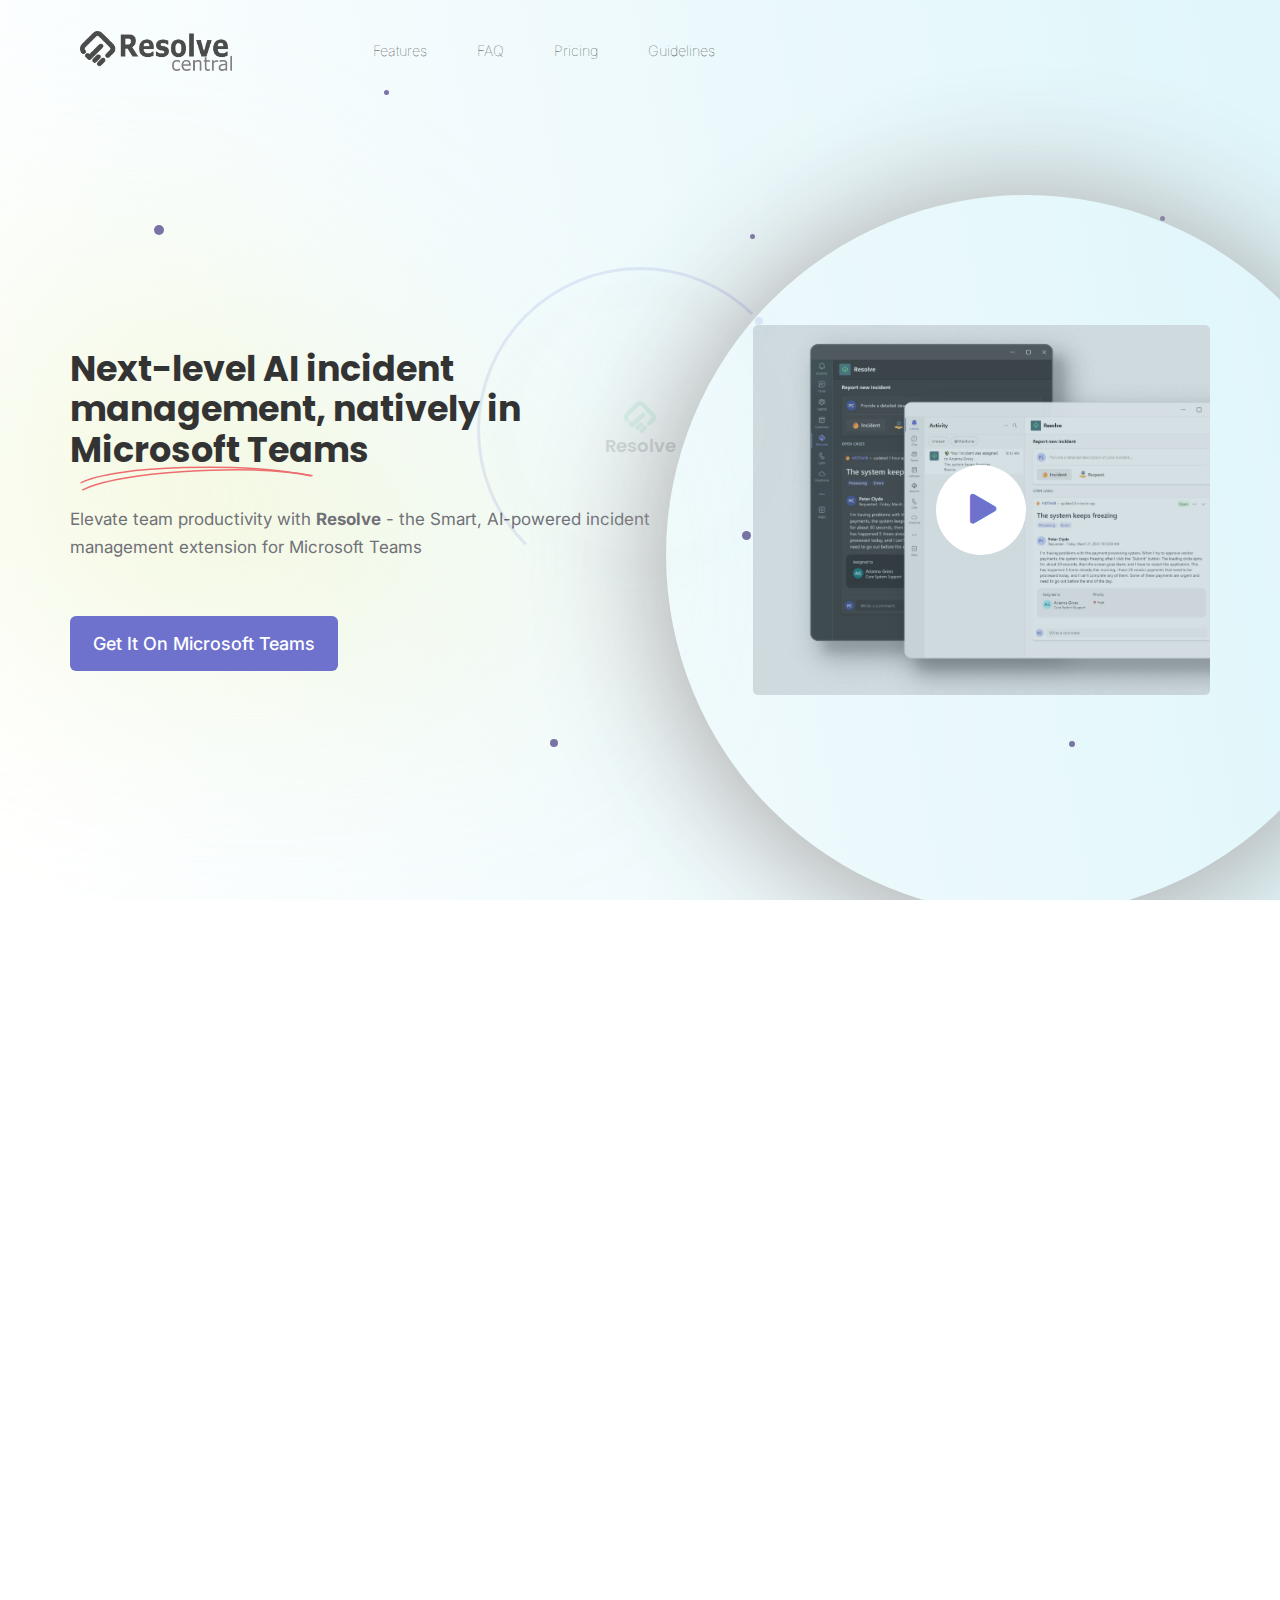
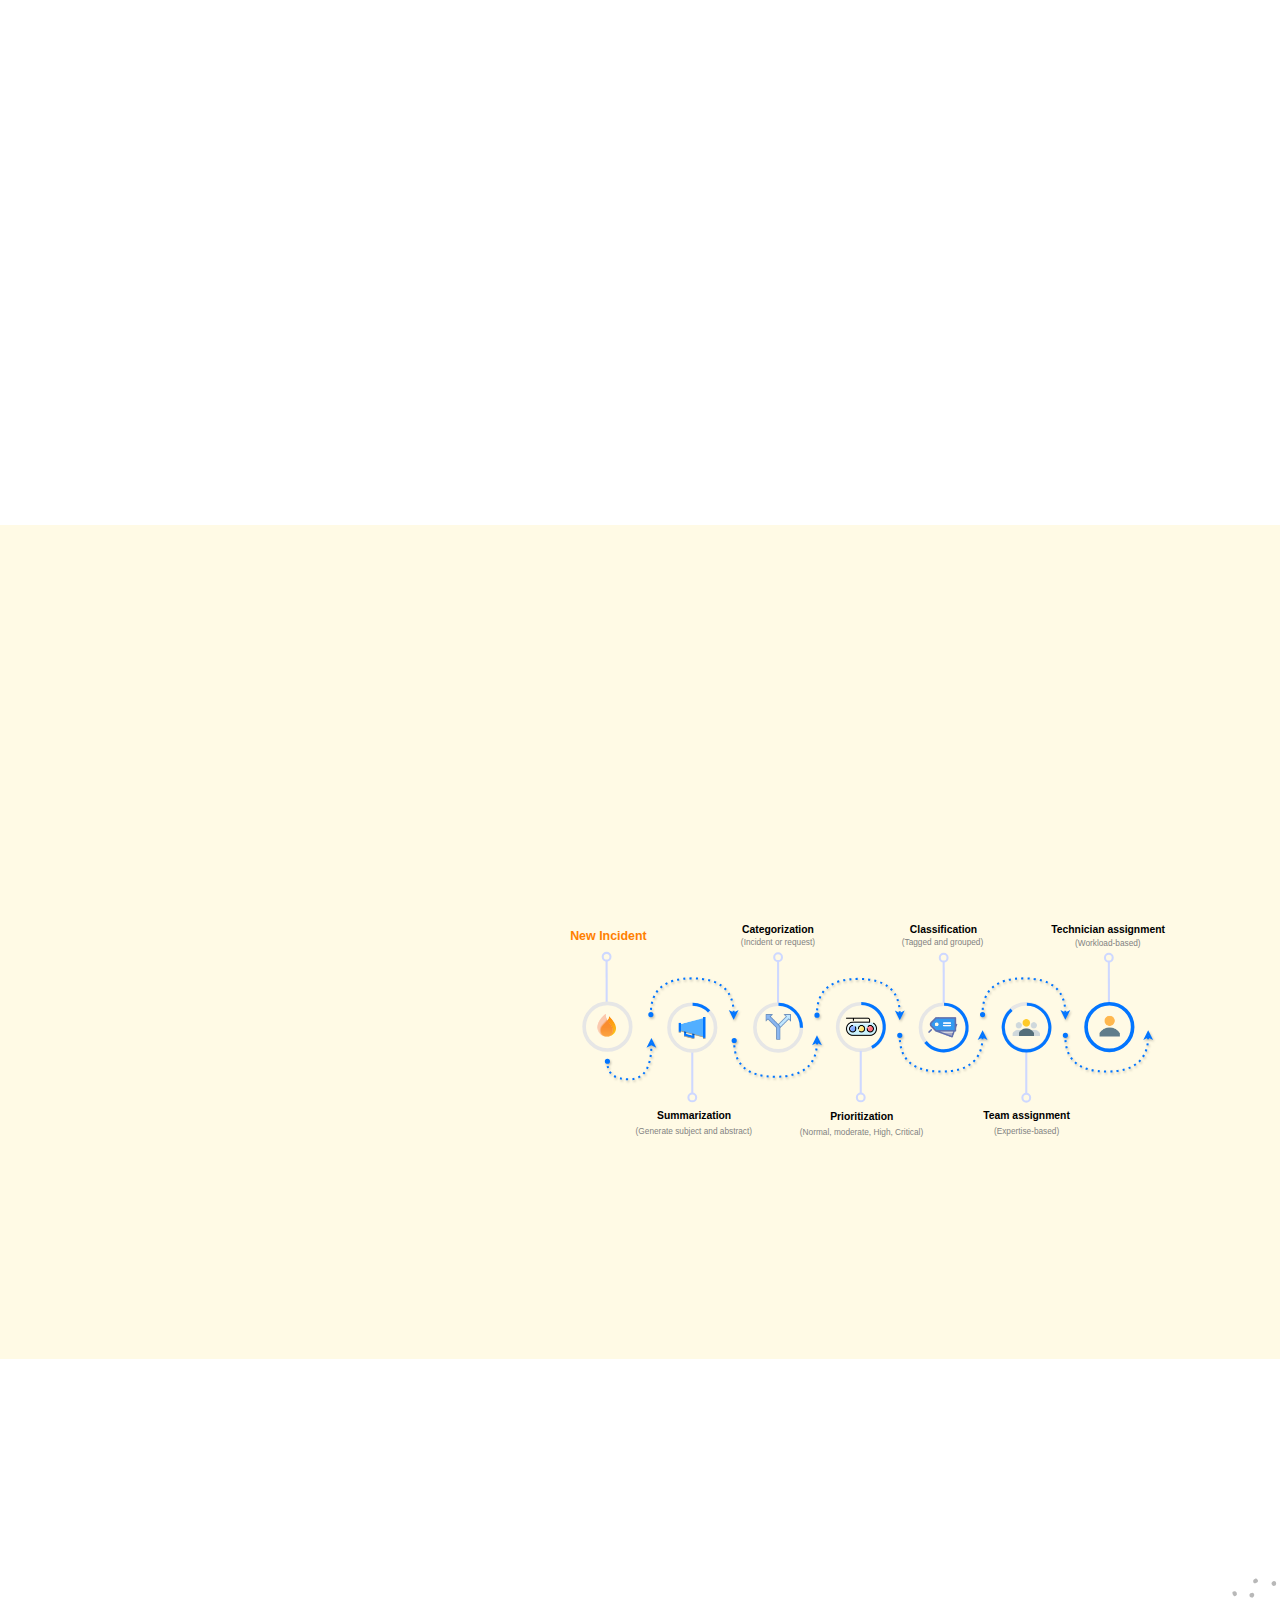
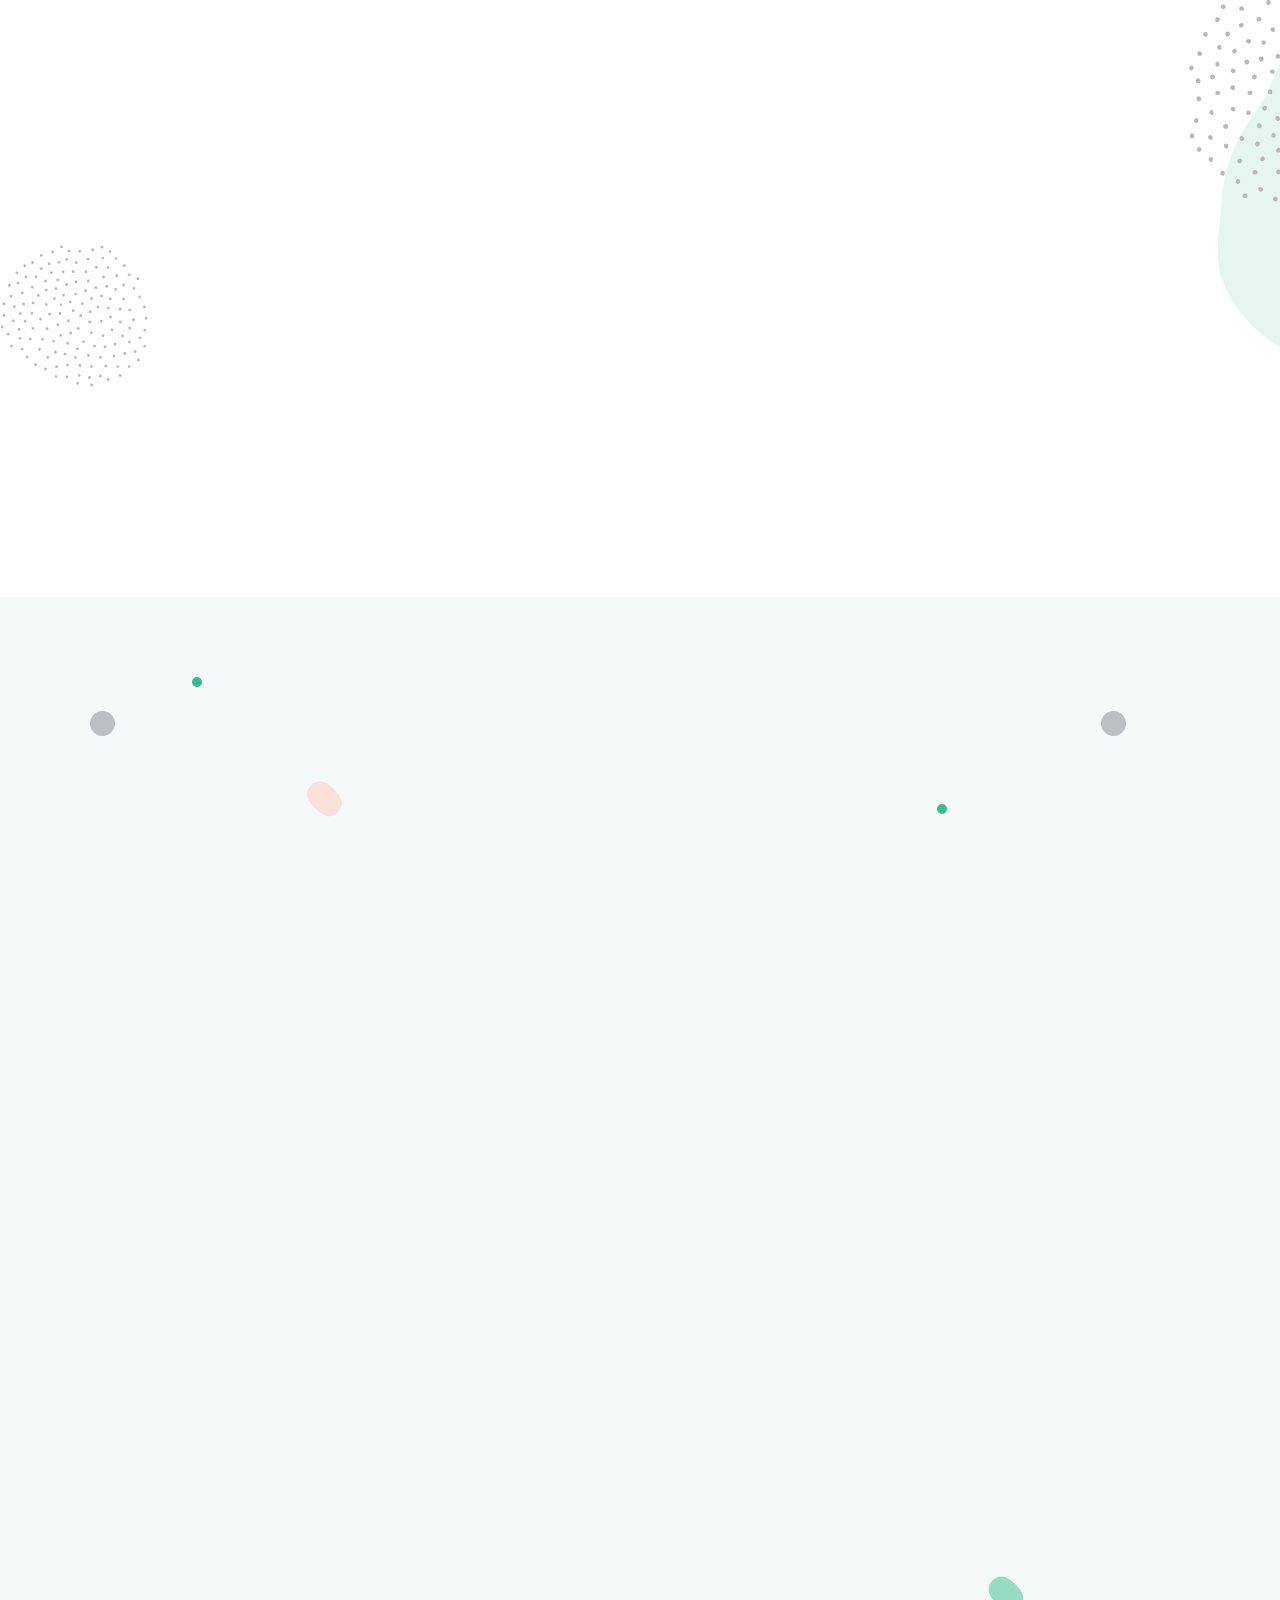
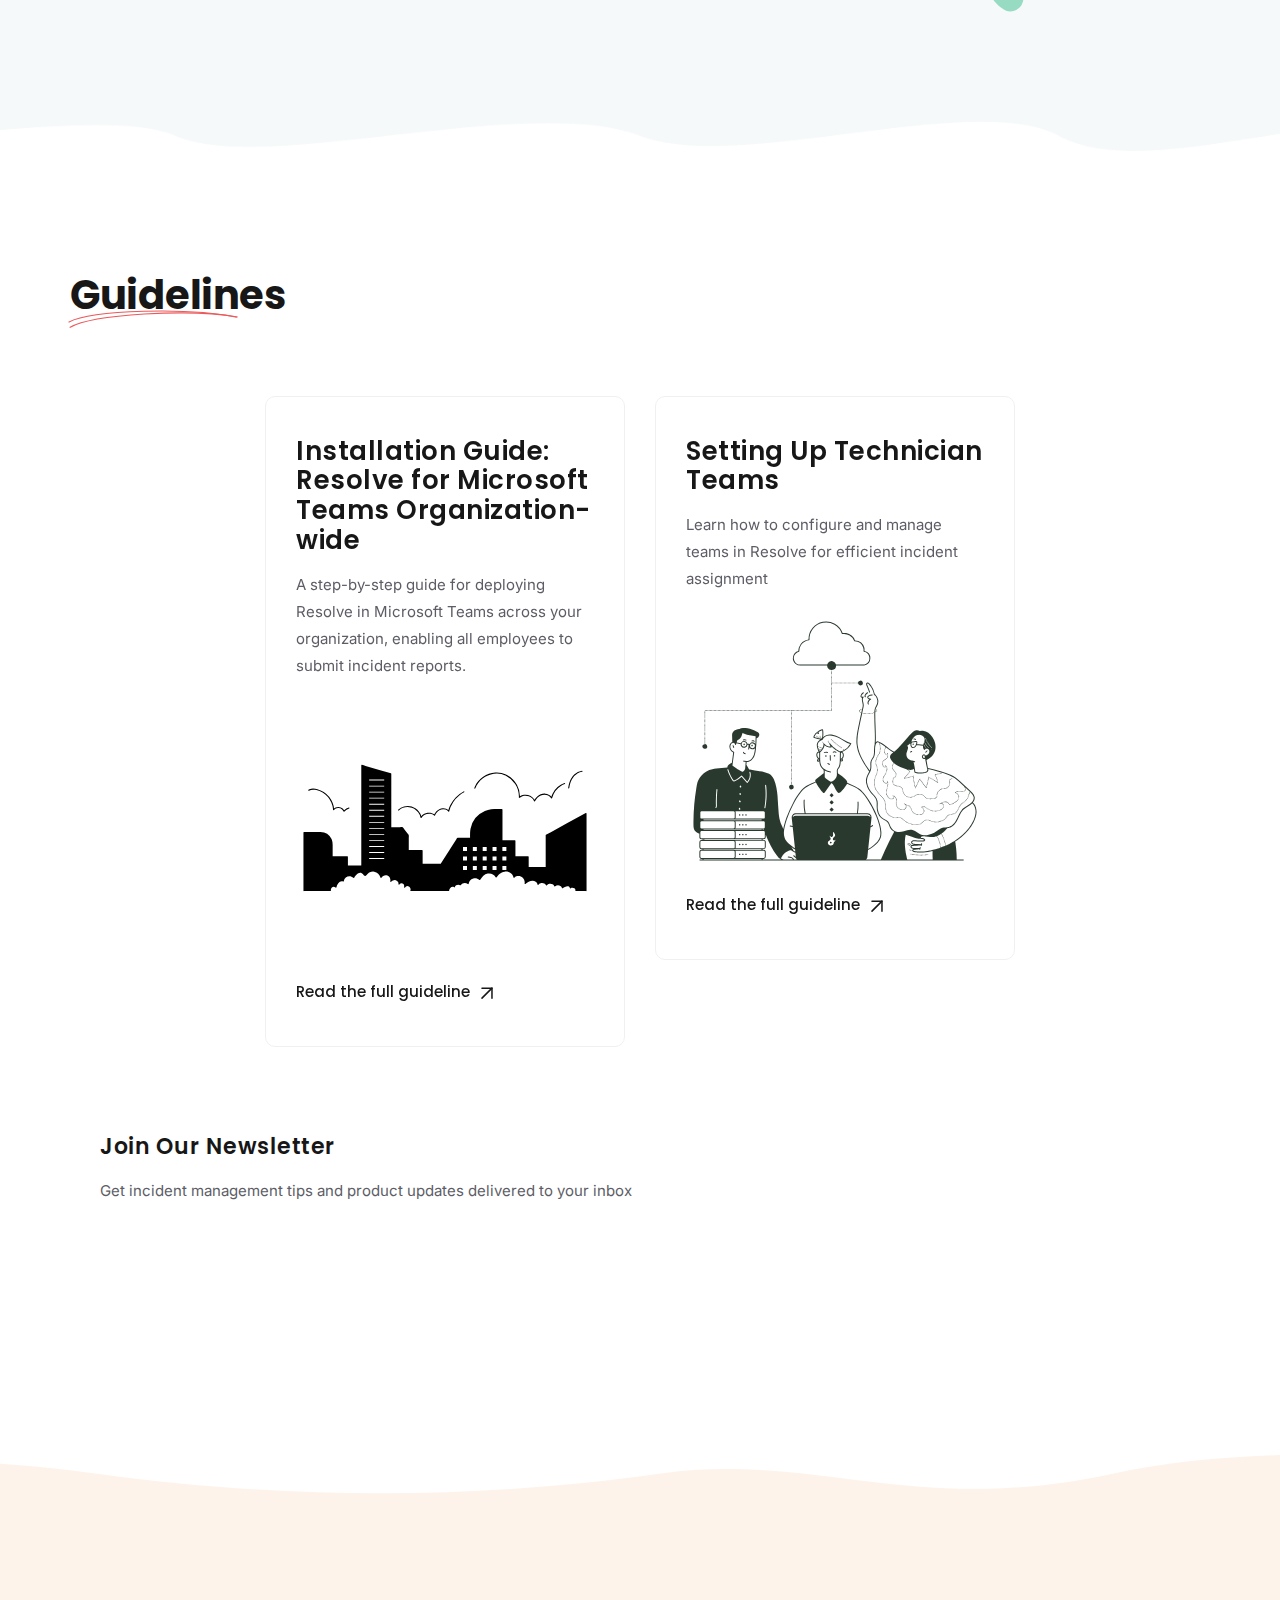
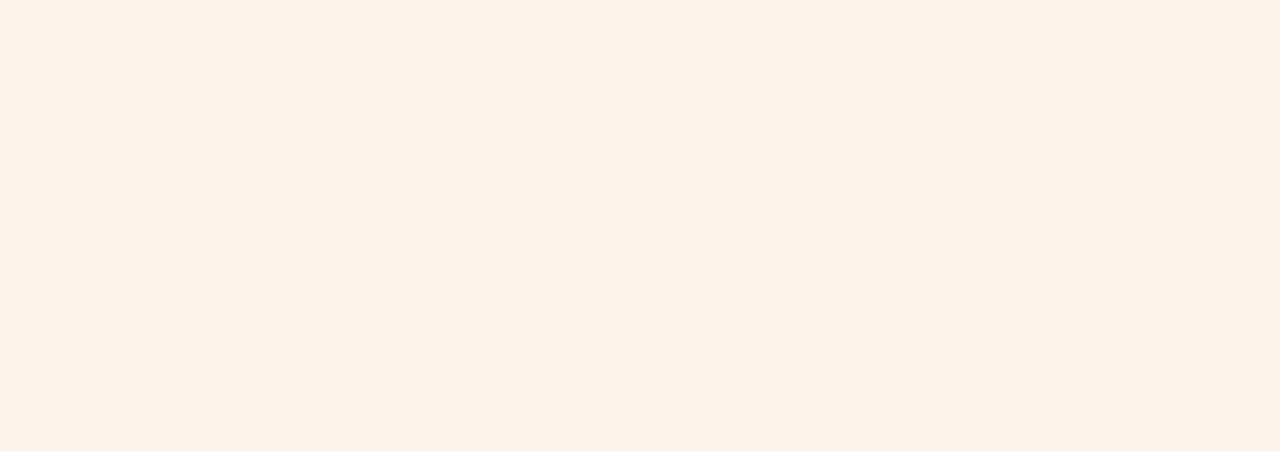
==== commit 584a84a2: "UI updates" ====
--- a/resolve/index.html
+++ b/resolve/index.html
@@ -84,10 +84,8 @@
                     </ul>
 
                     <div class="right-nav">
-                        <a class="btn btn-red"
-                            href="https://teams.microsoft.com/l/app/84f3e1e3-1a13-44a9-abad-03b6a6b9122e?source=app-details-dialog"
-                            target="_blank">Get Resolve for Microsoft Teams</a>
-                    </div>
+                        <a class="btn btn-red scrollToTop" href="signup.html">Get Resolve for Microsoft Teams</a>
+                      </div>
                 </div>
             </div>
         </nav>
@@ -148,7 +146,7 @@
                     <div class="col-md-5">
                         <div class="app-video-wrapp">
                             <a class="play-btn" data-fancybox=""
-                                href="https://www.youtube.com/watch?v=jugBQqE_2sM&ab_channel=Microsoft365">
+                                href="https://youtu.be/ahBpUEI9-QE">
                                 <i class="fas fa-play"></i>
                             </a>
                         </div>
@@ -206,14 +204,14 @@
 
         <section class="deal-fast-area pt-140 pb-140">
             <div class="container">
-                <div class="section-title-center">
-                    <h2 class="wow fadeInUp pb-40">Accelerate Incident Resolution</h2>
-                    <p class="wow fadeInUp" data-wow-delay="0.2s">
+                <div class="section-title-center wow fadeInUp" data-wow-delay="0.2s">
+                    <h2 class="pb-10">Accelerate Incident Resolution</h2>
+                    <p>
                         Transform your incident management with AI-powered intelligence
                     </p>
                 </div>
-                <div class="row align-items-center gy-lg-0 gy-4">
-                    <div class="col-lg-4 order-2 order-lg-1">
+                <div class="row align-items-center gy-lg-0 gy-4 mt-30">
+                    <div class="col-lg-4 order-2 order-lg-1 wow fadeInLeft" data-wow-delay="0.2s">
                         <div class="info-txt mb-30">
                             <h6>Intelligent Incident Processing</h6>
                             <p>Resolve's built in-house AI identifies, categorizes, prioritizes, and classifies incidents based on
@@ -227,7 +225,7 @@
                         </div>
                     </div>
                     <div class="col-lg-7 offset-xl-1 order-1 order-lg-2">
-                        <img src="./images/fl-g-diagram-Page-4.drawio.svg" alt="app" />
+                        <img src="./images/ia-flow-diagram.svg" alt="app" />
                     </div>
                 </div>
             </div>
@@ -359,8 +357,8 @@
                                 <div id="hrmcollapseFour" class="accordion-collapse collapse"
                                     aria-labelledby="hrmcollapseFour" data-bs-parent="#hrmAccordion">
                                     <div class="accordion-body">
-                                        <p class="mb-20">Yes, absolutely! Unlike many "AI-powered" solutions that rely
-                                            on basic third-party APIs, Resolve's AI is:</p>
+                                        <p class="mb-20">Yes, absolutely! Resolve's AI is 100% self-contained, we do not use third-party APIs.
+                                        </p>
                                         <ul class="mb-20">
                                             <li>Built in-house specifically for incident management</li>
                                             <li>Powered by advanced Natural Language Processing (NLP)</li>
@@ -652,7 +650,7 @@
                         </div>
                     </div>
                     <div class="col-lg-3 col-md-4">
-                        <p class="copyright-text float-md-end wow fadeInDown" data-wow-delay="0.2s">KnBases 2024, All
+                        <p class="copyright-text float-md-end wow fadeInDown" data-wow-delay="0.2s">KnBases 2025, All
                             Rights Reserved</p>
                     </div>
                 </div>
--- a/resolve/css/style.css
+++ b/resolve/css/style.css
@@ -9996,7 +9996,7 @@
 }
 
 .deal-fast-area {
-    background-color: #E6F5FA;
+    background-color: #fffae5;
     overflow: hidden;
 }
 
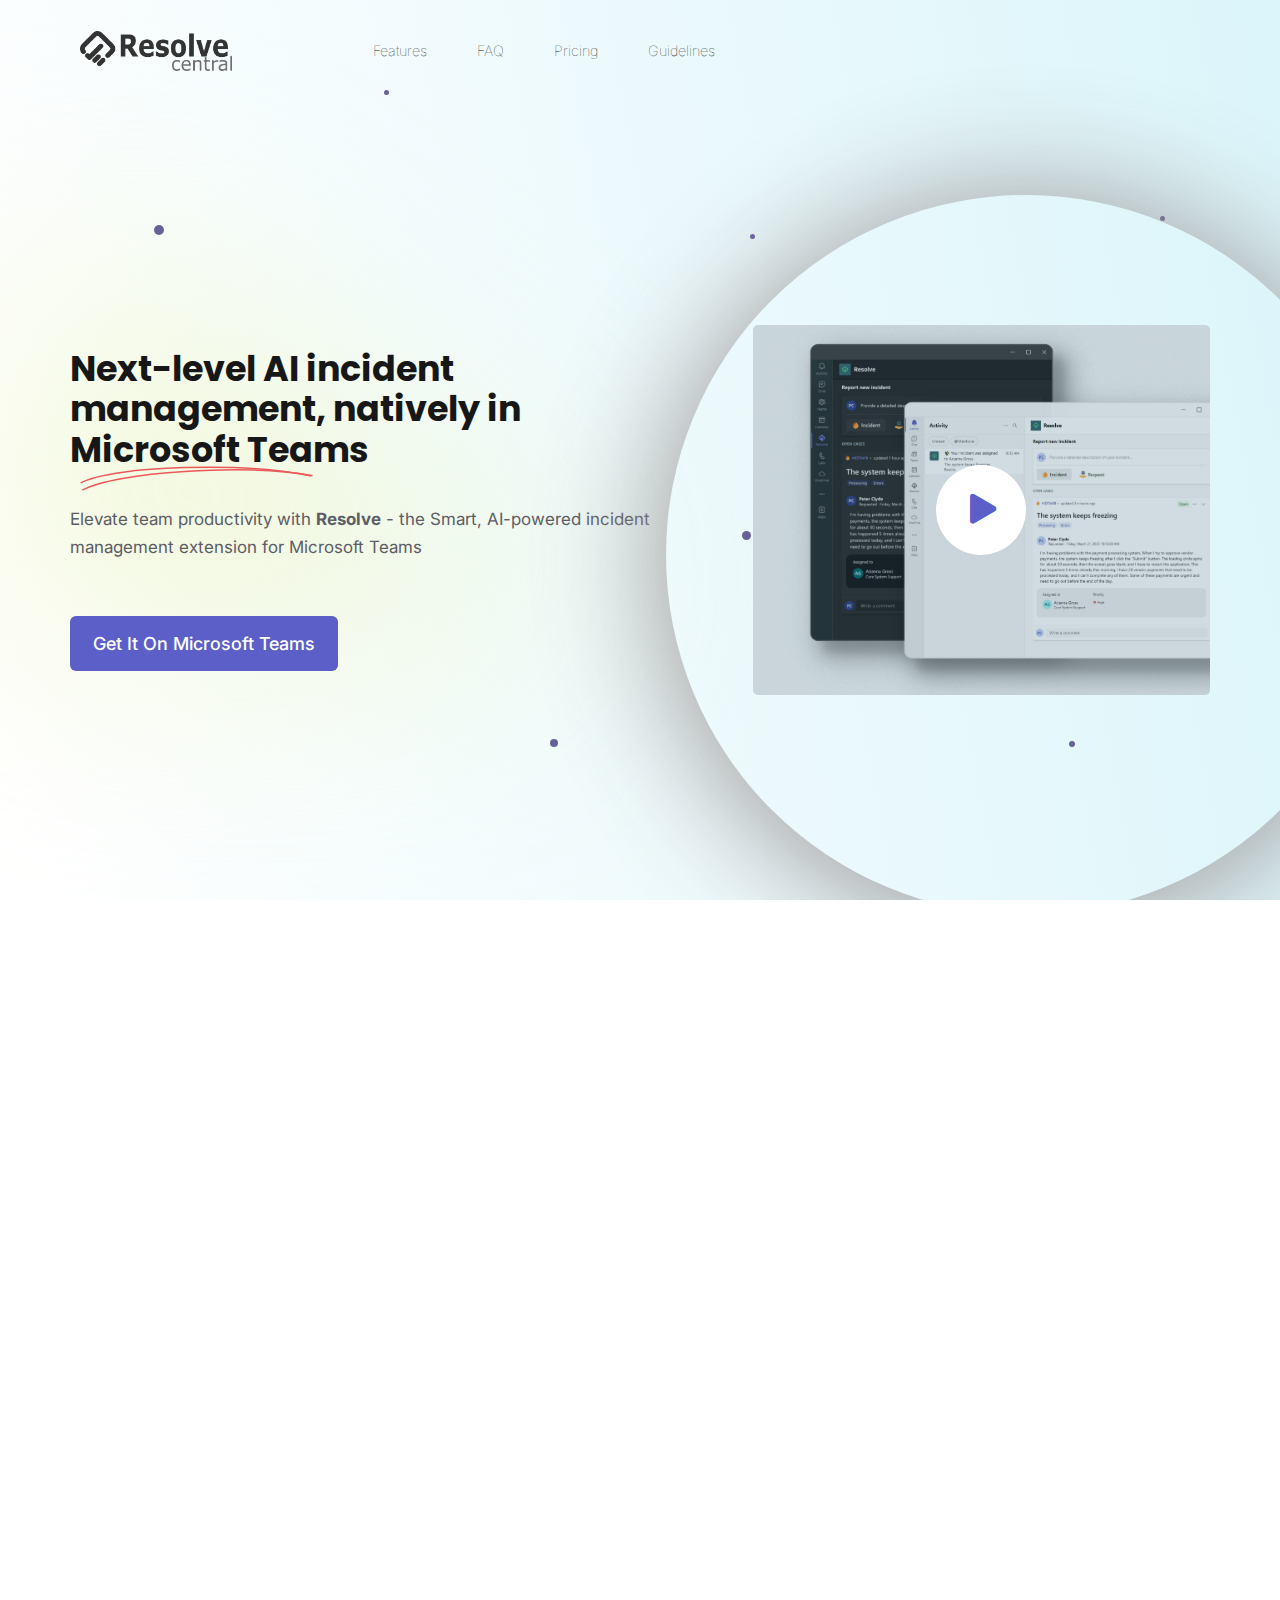
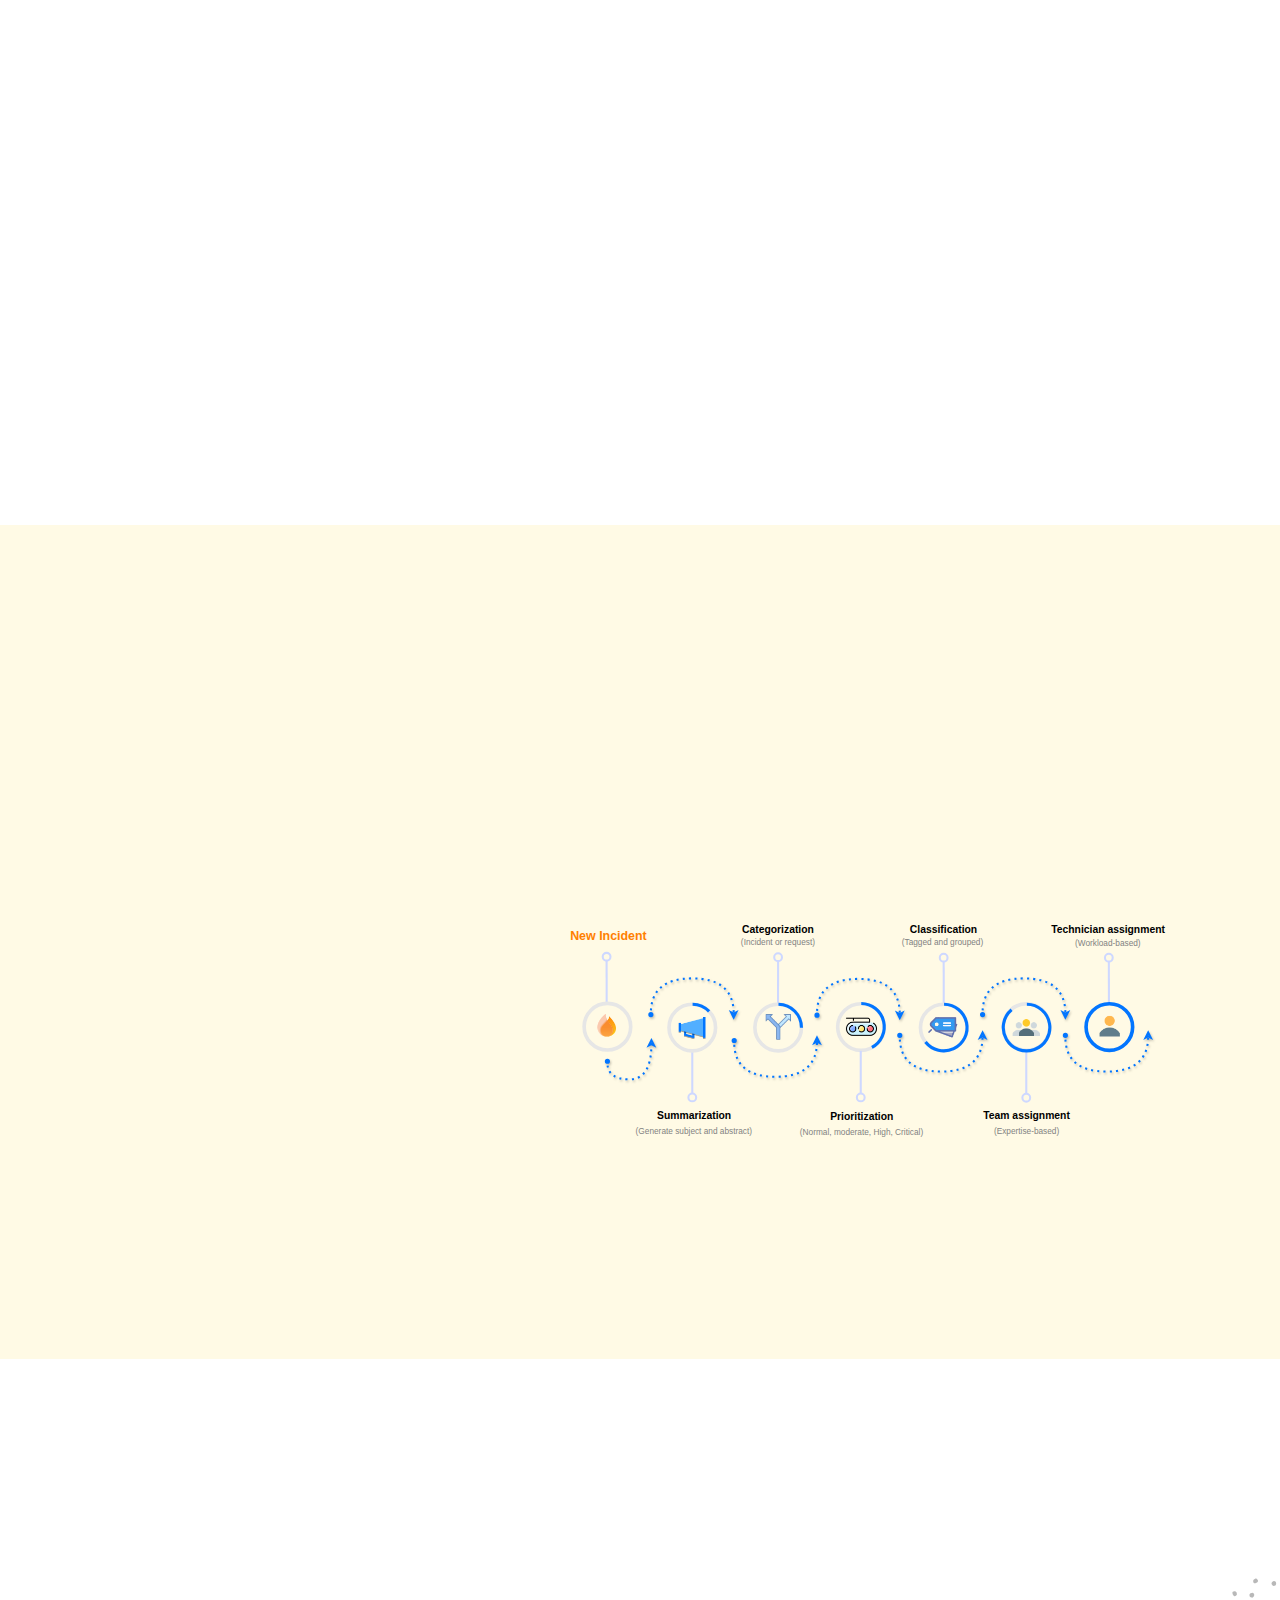
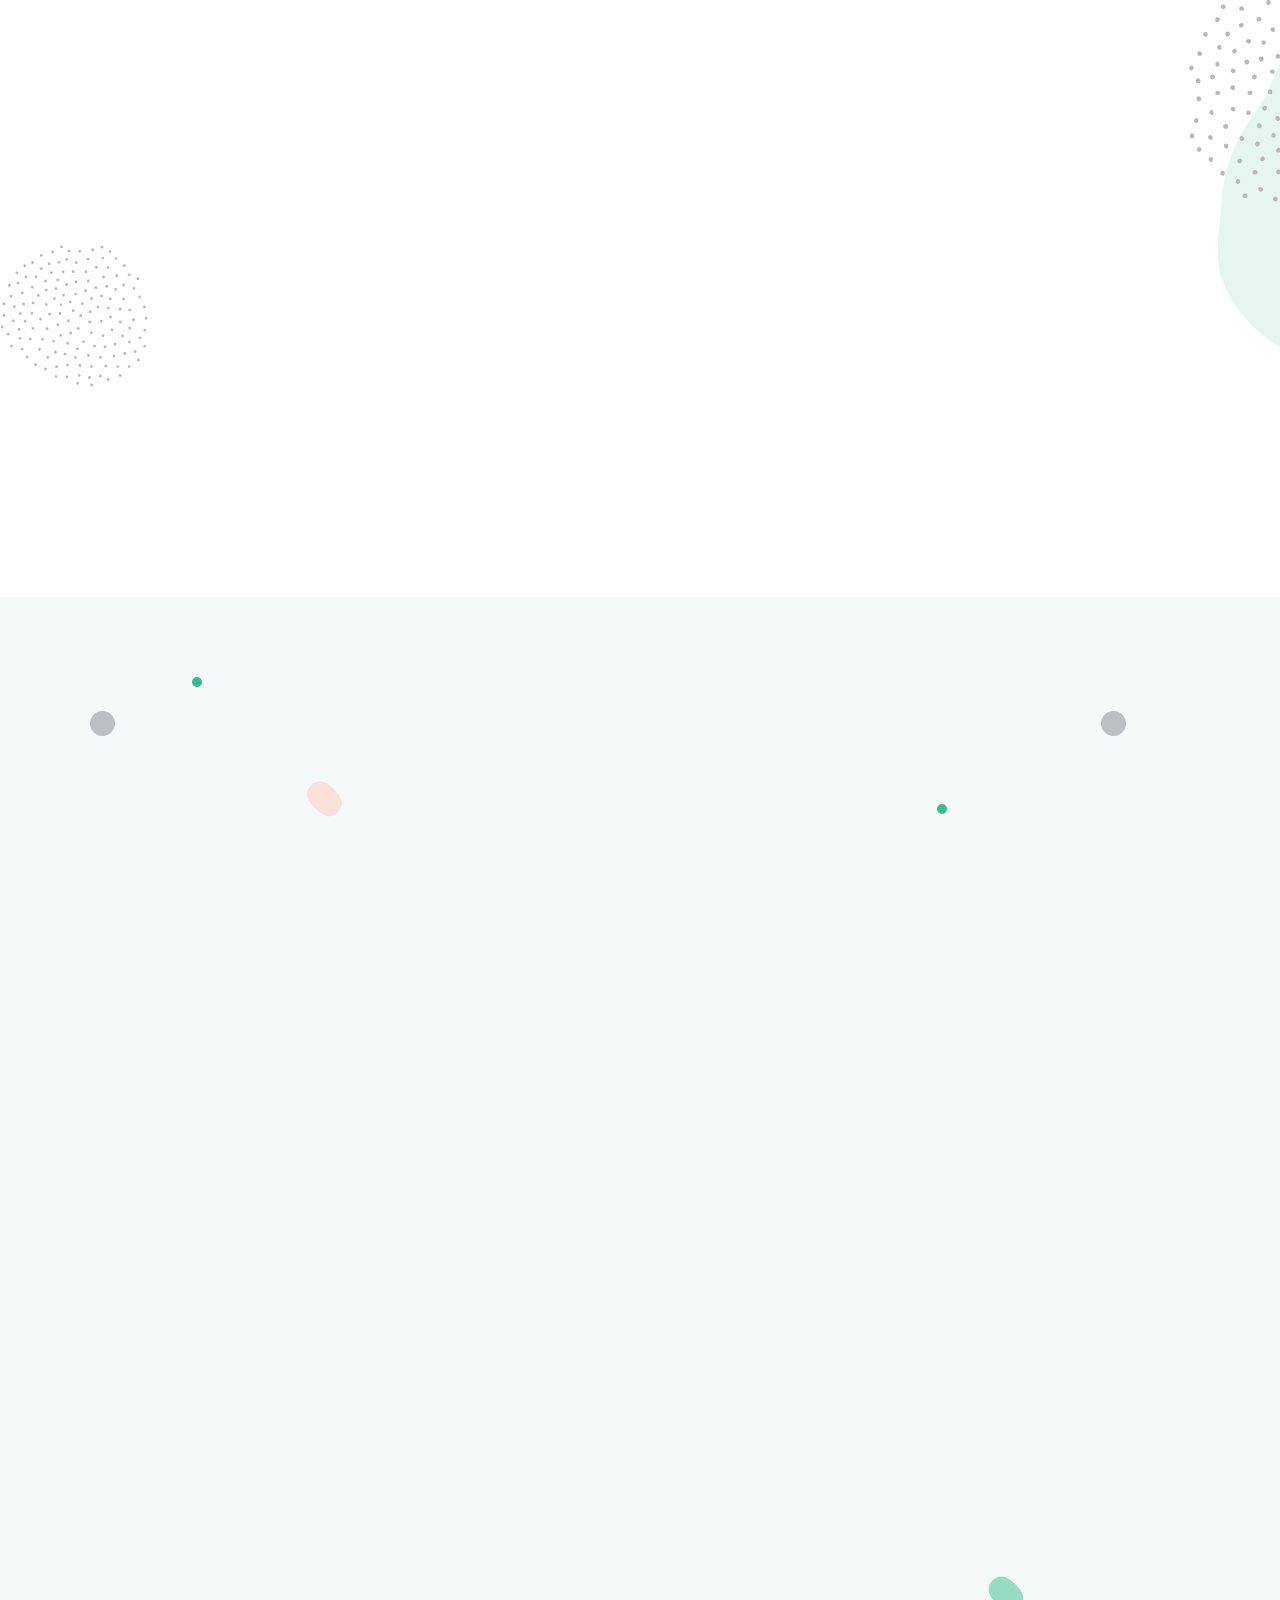
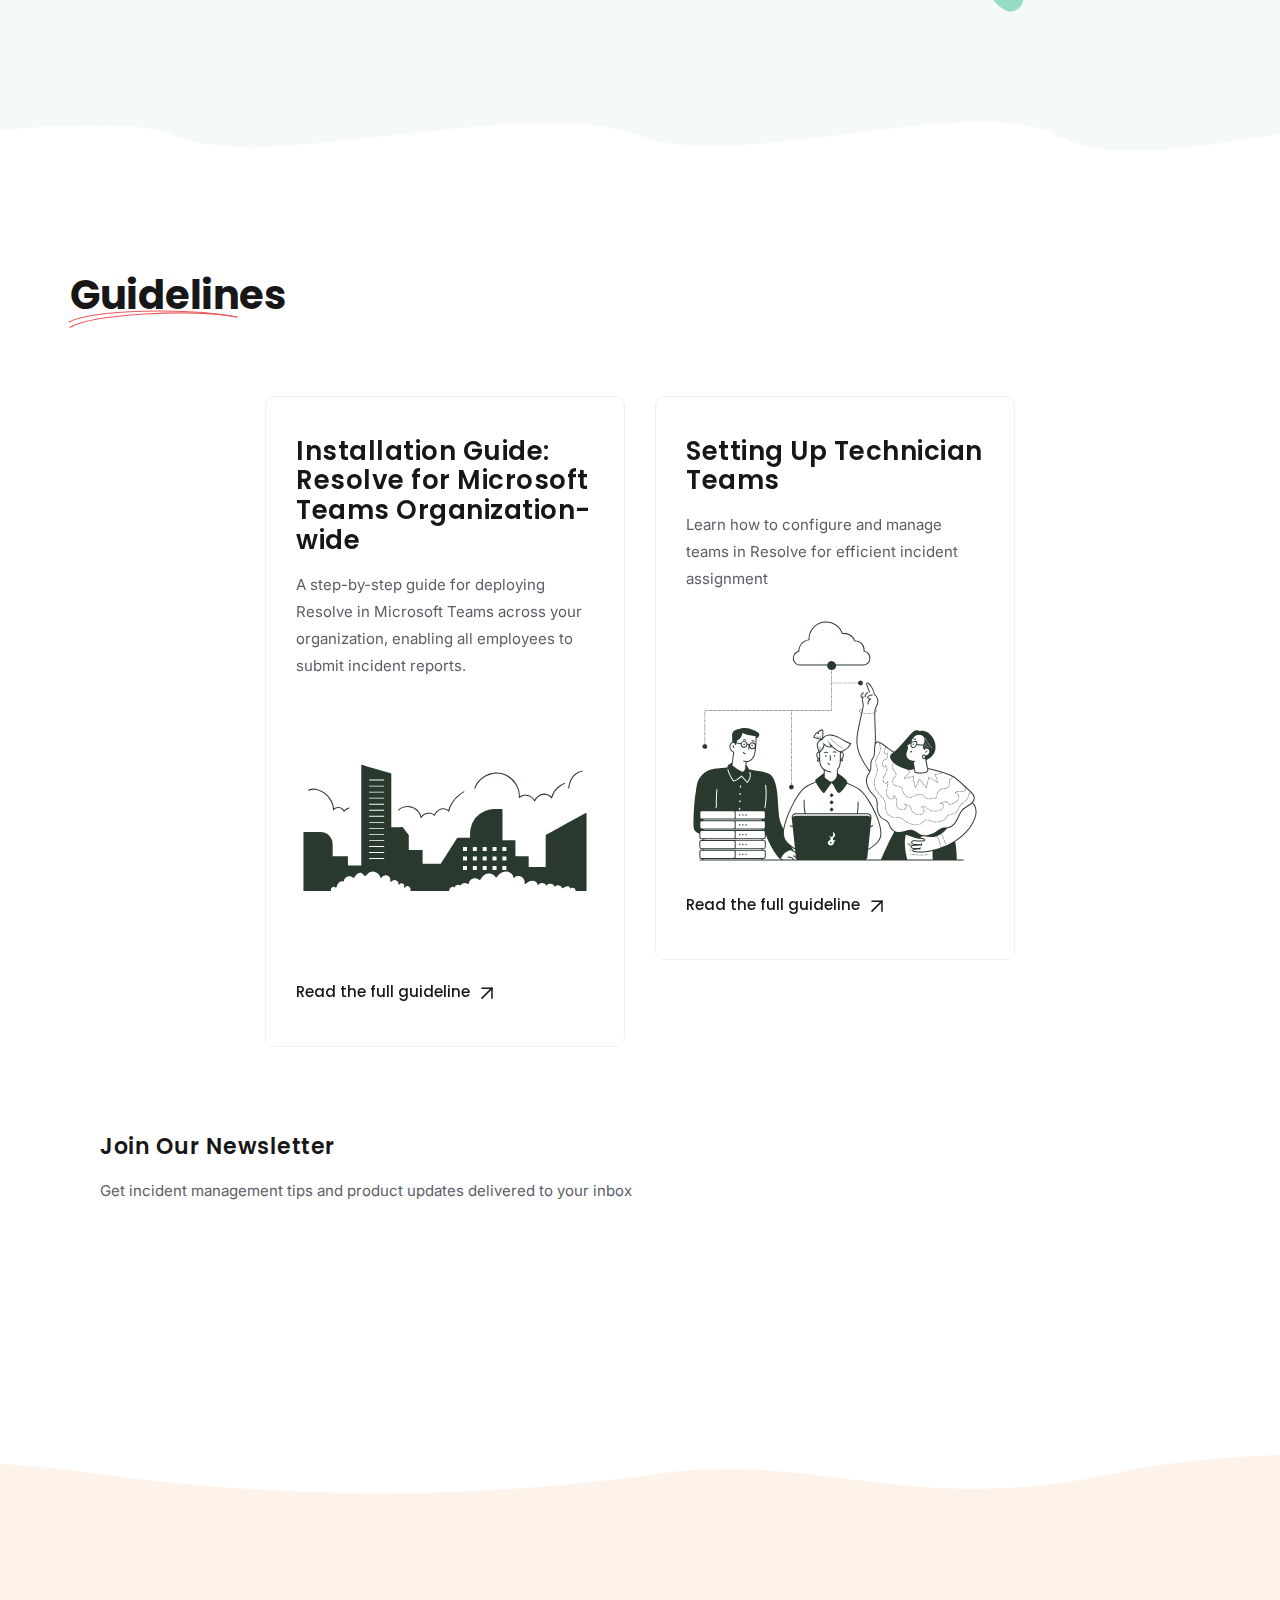
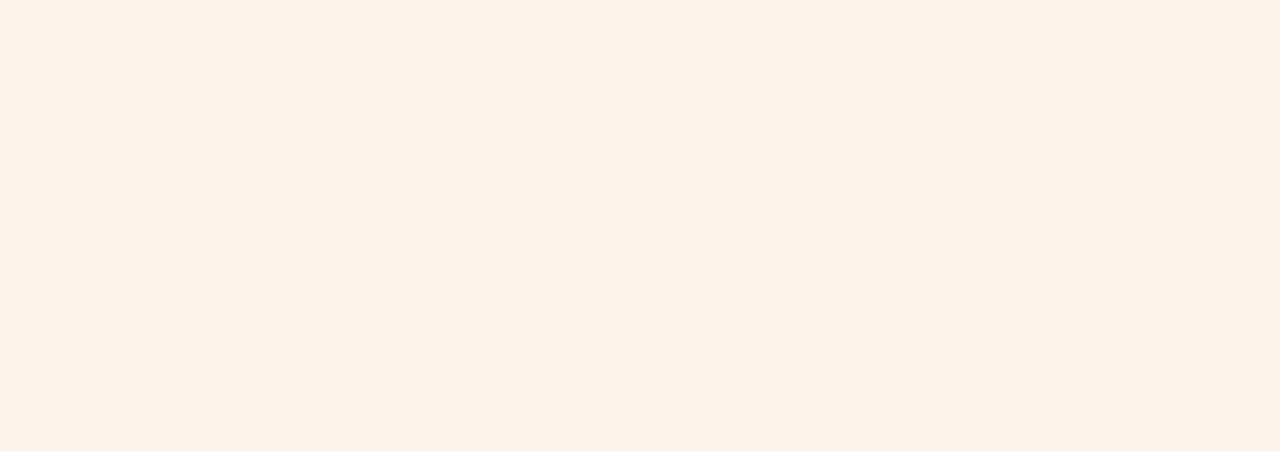
==== commit bd837c48: "UI fixes" ====
--- a/resolve/index.html
+++ b/resolve/index.html
@@ -84,8 +84,10 @@
                     </ul>
 
                     <div class="right-nav">
-                        <a class="btn btn-red scrollToTop" href="signup.html">Get Resolve for Microsoft Teams</a>
-                      </div>
+                        <a class="btn btn-red scrollToTop"
+                            href="https://teams.microsoft.com/l/app/84f3e1e3-1a13-44a9-abad-03b6a6b9122e?source=app-details-dialog"
+                            target="_blank">Get Resolve for Microsoft Teams</a>
+                    </div>
                 </div>
             </div>
         </nav>
@@ -145,8 +147,7 @@
 
                     <div class="col-md-5">
                         <div class="app-video-wrapp">
-                            <a class="play-btn" data-fancybox=""
-                                href="https://youtu.be/ahBpUEI9-QE">
+                            <a class="play-btn" data-fancybox="" href="https://youtu.be/ahBpUEI9-QE">
                                 <i class="fas fa-play"></i>
                             </a>
                         </div>
@@ -214,13 +215,15 @@
                     <div class="col-lg-4 order-2 order-lg-1 wow fadeInLeft" data-wow-delay="0.2s">
                         <div class="info-txt mb-30">
                             <h6>Intelligent Incident Processing</h6>
-                            <p>Resolve's built in-house AI identifies, categorizes, prioritizes, and classifies incidents based on
+                            <p>Resolve's built in-house AI identifies, categorizes, prioritizes, and classifies
+                                incidents based on
                                 severity, impact, and organizational context, ensuring critical issues receive immediate
                                 attention.</p>
                         </div>
                         <div class="info-txt">
                             <h6>Smart Incident Assignment</h6>
-                            <p>Resolve's algorithms intelligently match incidents to the most suitable teams and technicians based on
+                            <p>Resolve's algorithms intelligently match incidents to the most suitable teams and
+                                technicians based on
                                 skills, expertise, and current workload, streamlining the resolution process.</p>
                         </div>
                     </div>
@@ -357,7 +360,8 @@
                                 <div id="hrmcollapseFour" class="accordion-collapse collapse"
                                     aria-labelledby="hrmcollapseFour" data-bs-parent="#hrmAccordion">
                                     <div class="accordion-body">
-                                        <p class="mb-20">Yes, absolutely! Resolve's AI is 100% self-contained, we do not use third-party APIs.
+                                        <p class="mb-20">Yes, absolutely! Resolve's AI is 100% self-contained, we do not
+                                            use third-party APIs.
                                         </p>
                                         <ul class="mb-20">
                                             <li>Built in-house specifically for incident management</li>
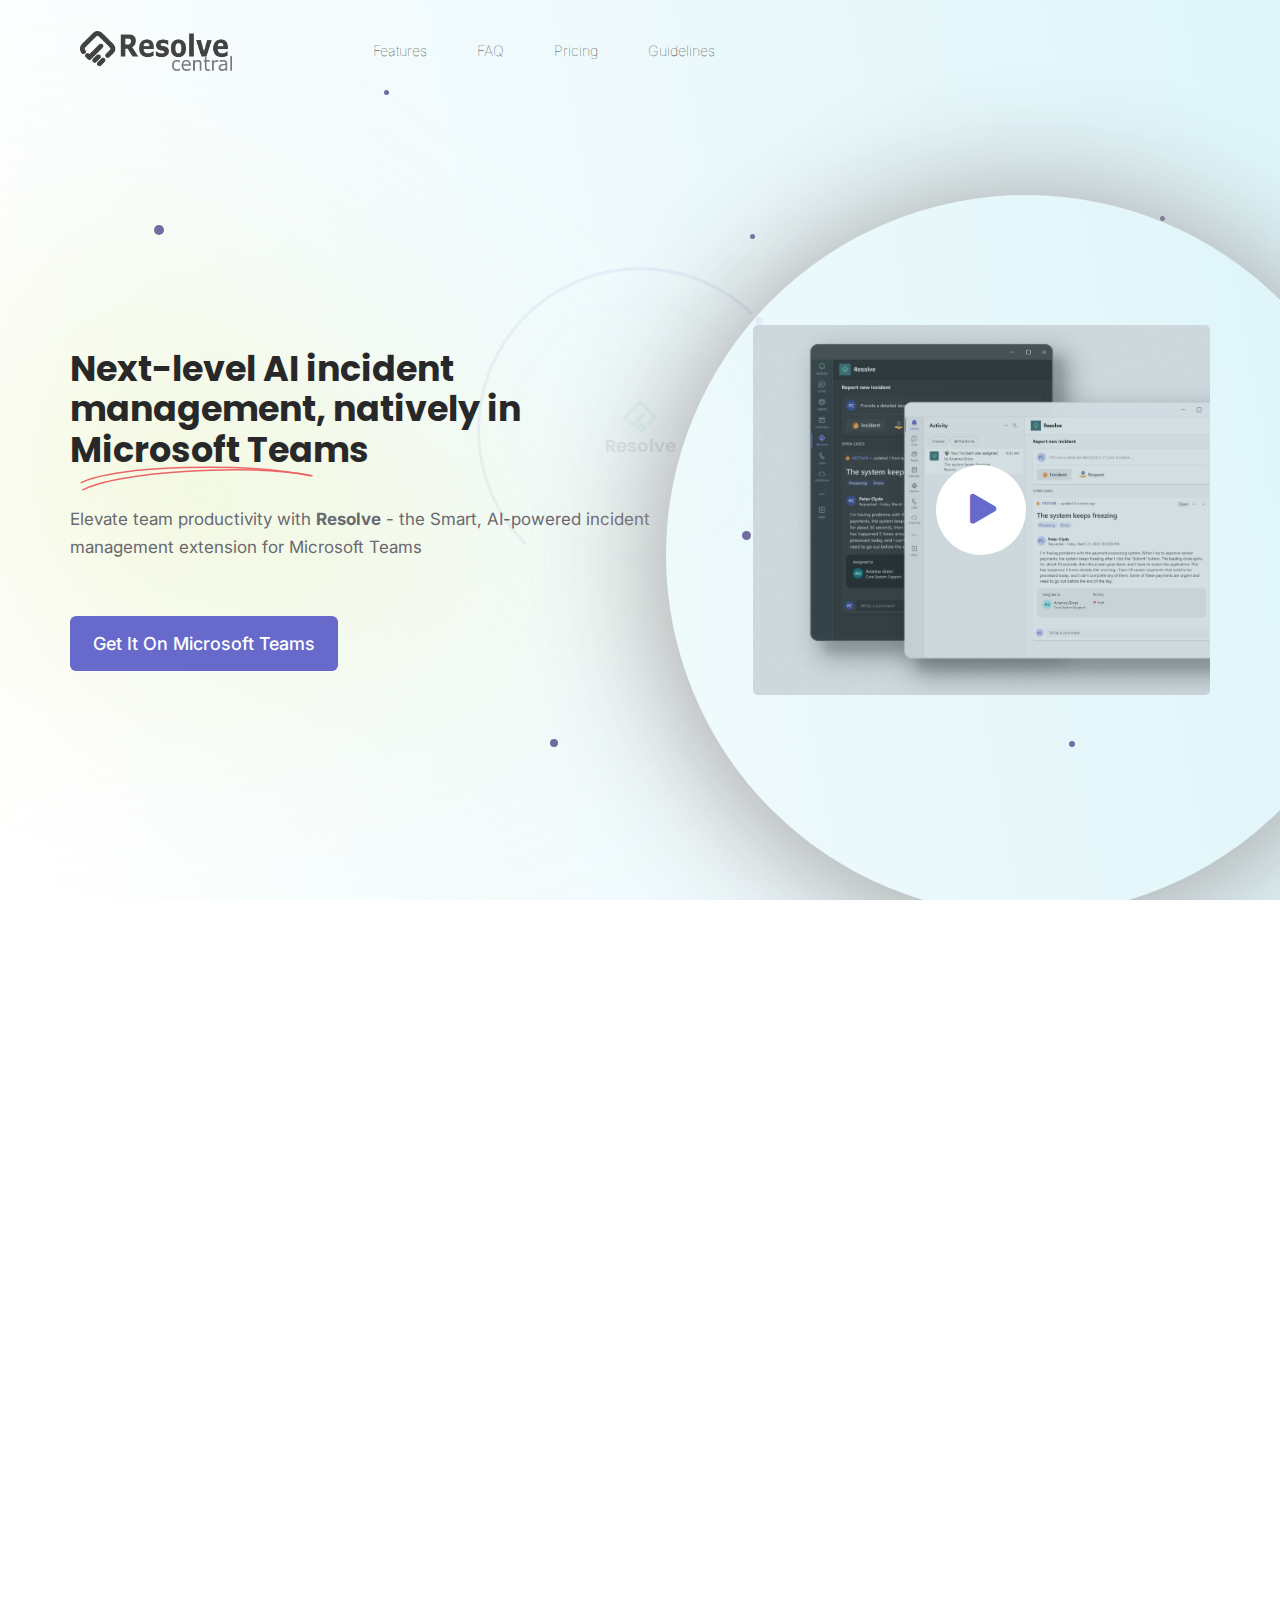
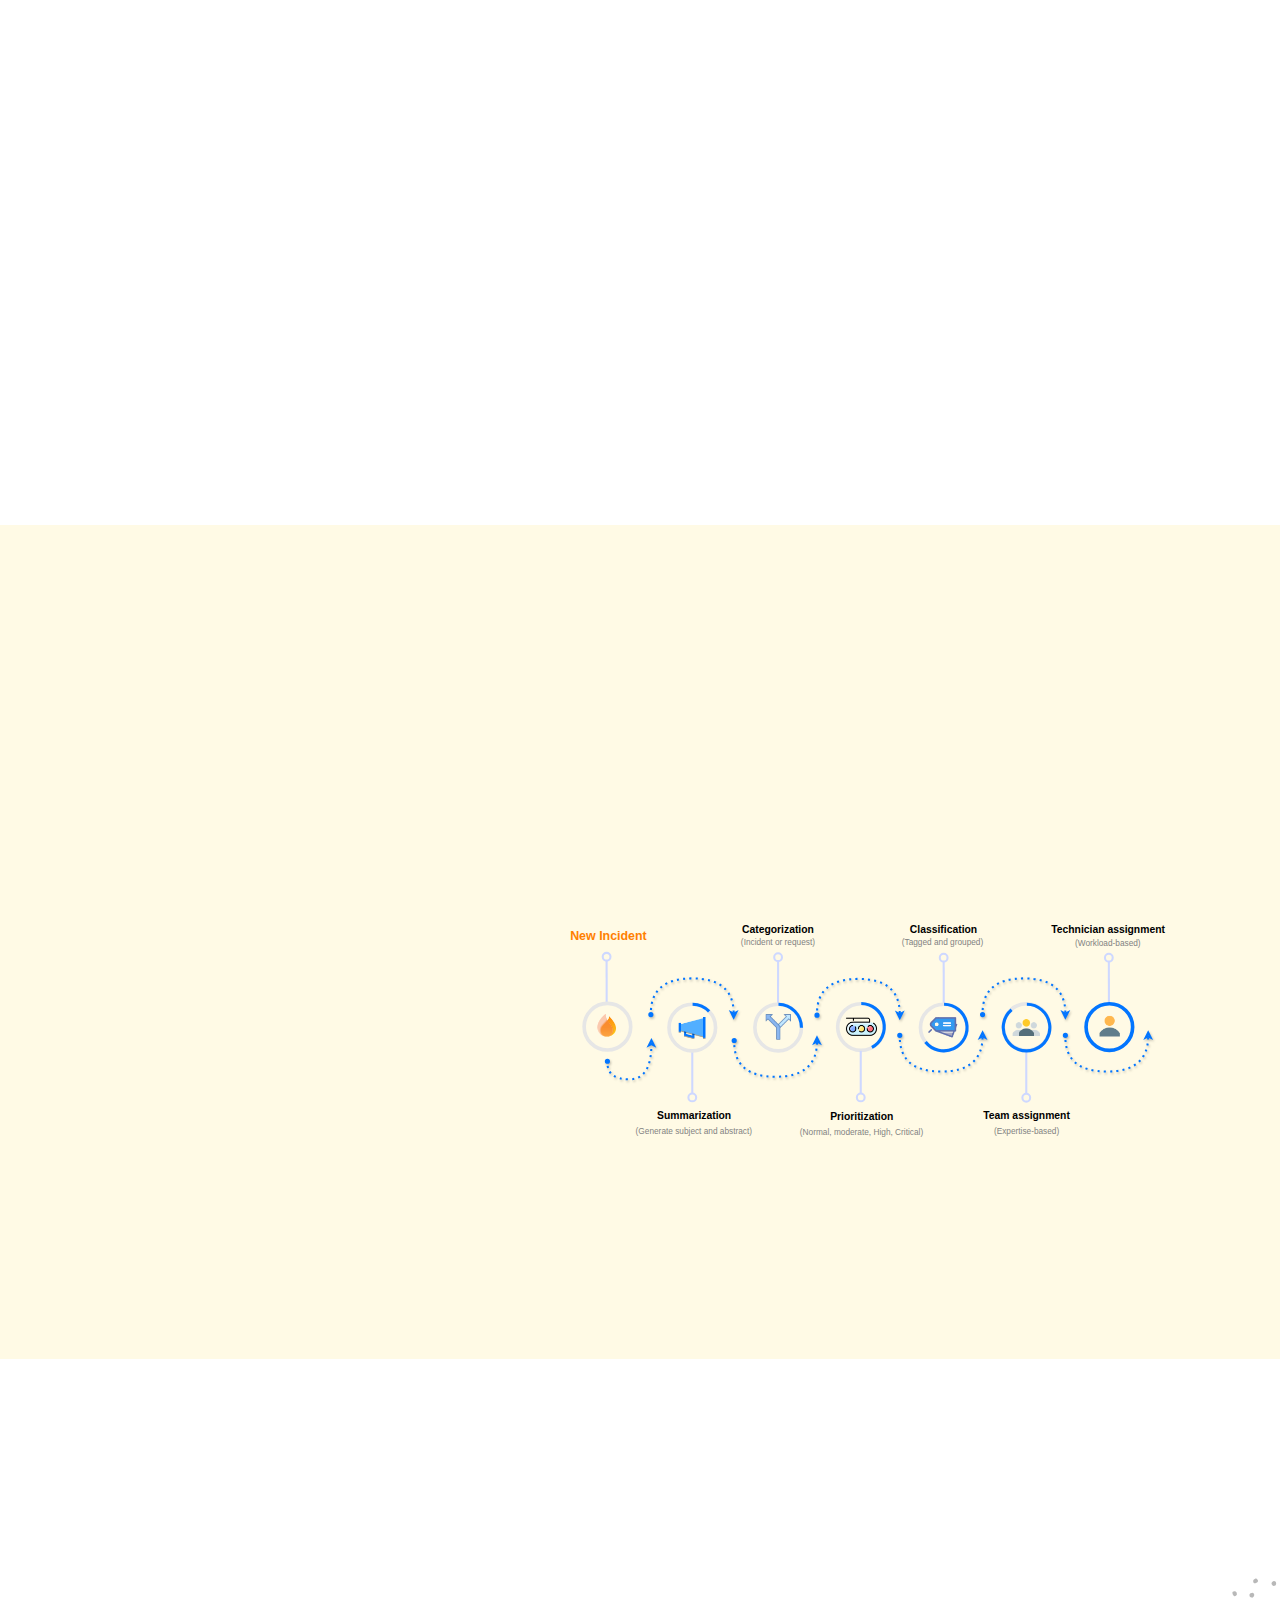
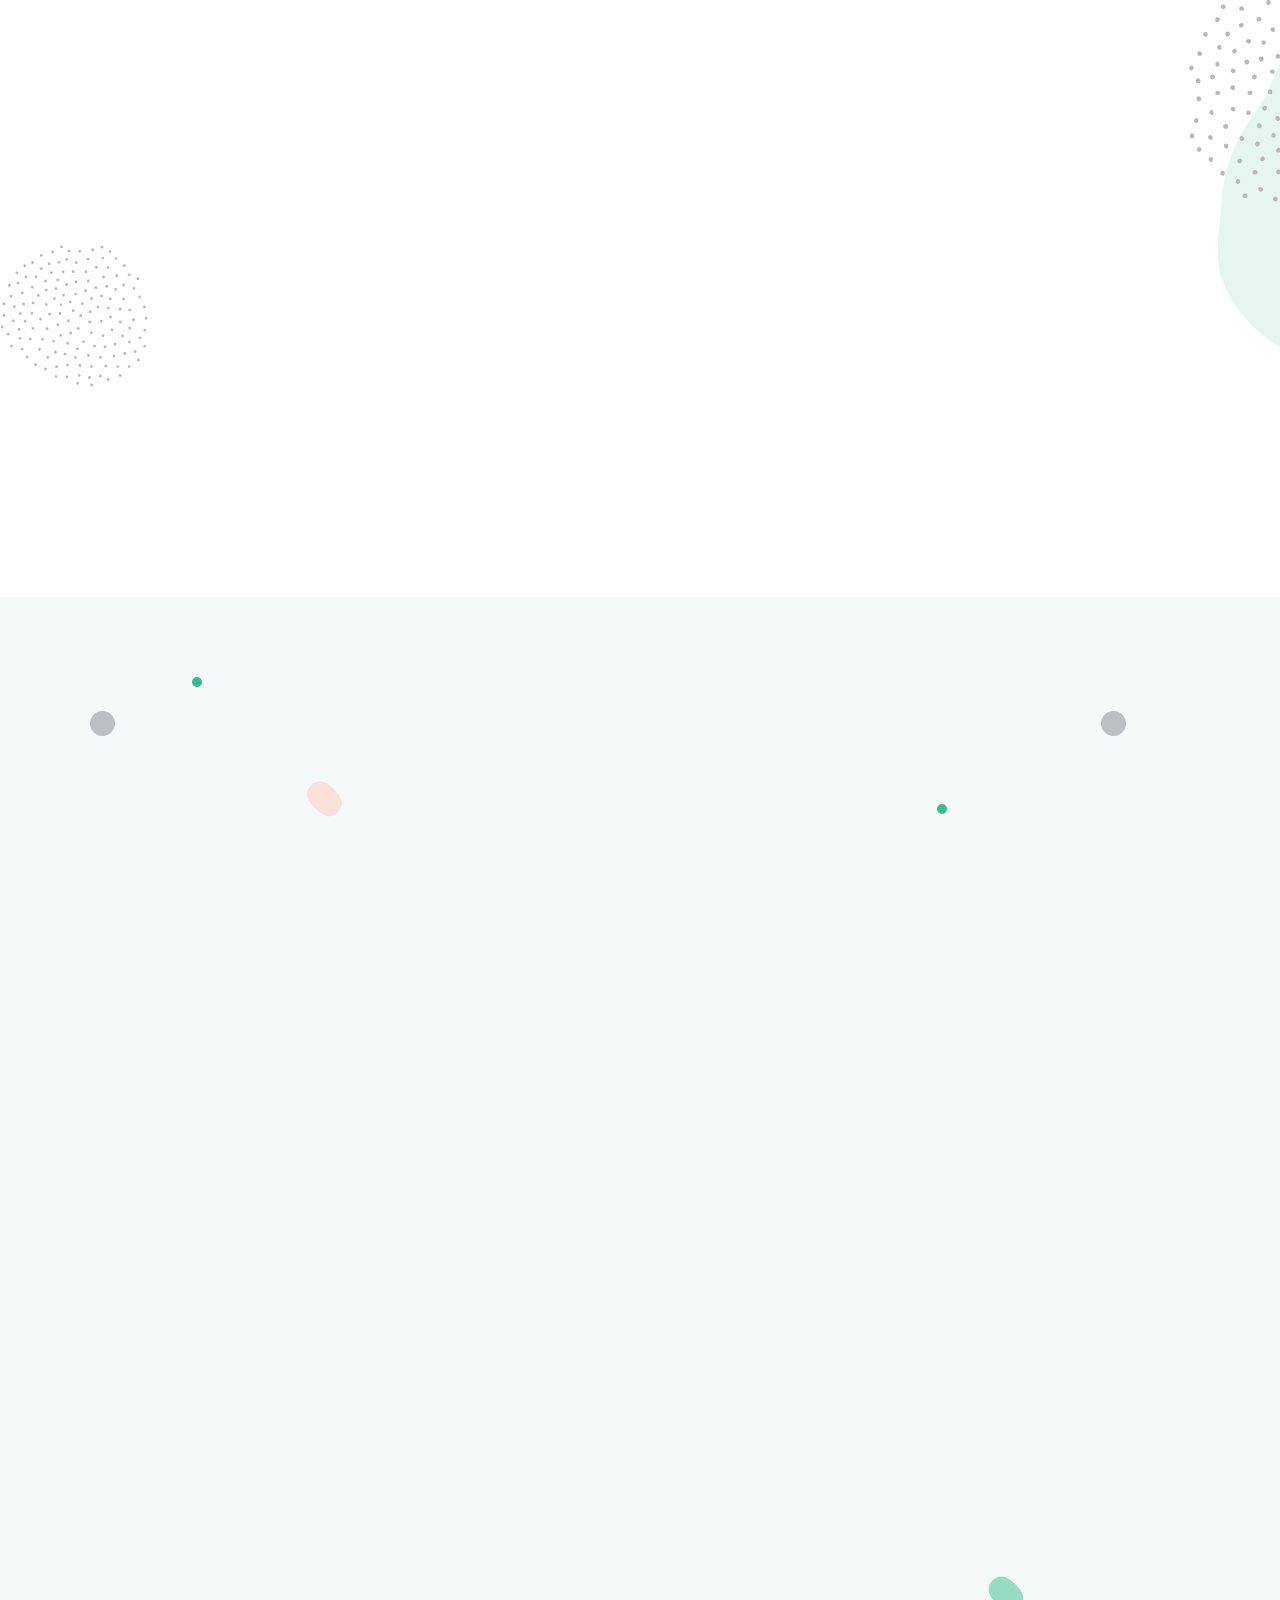
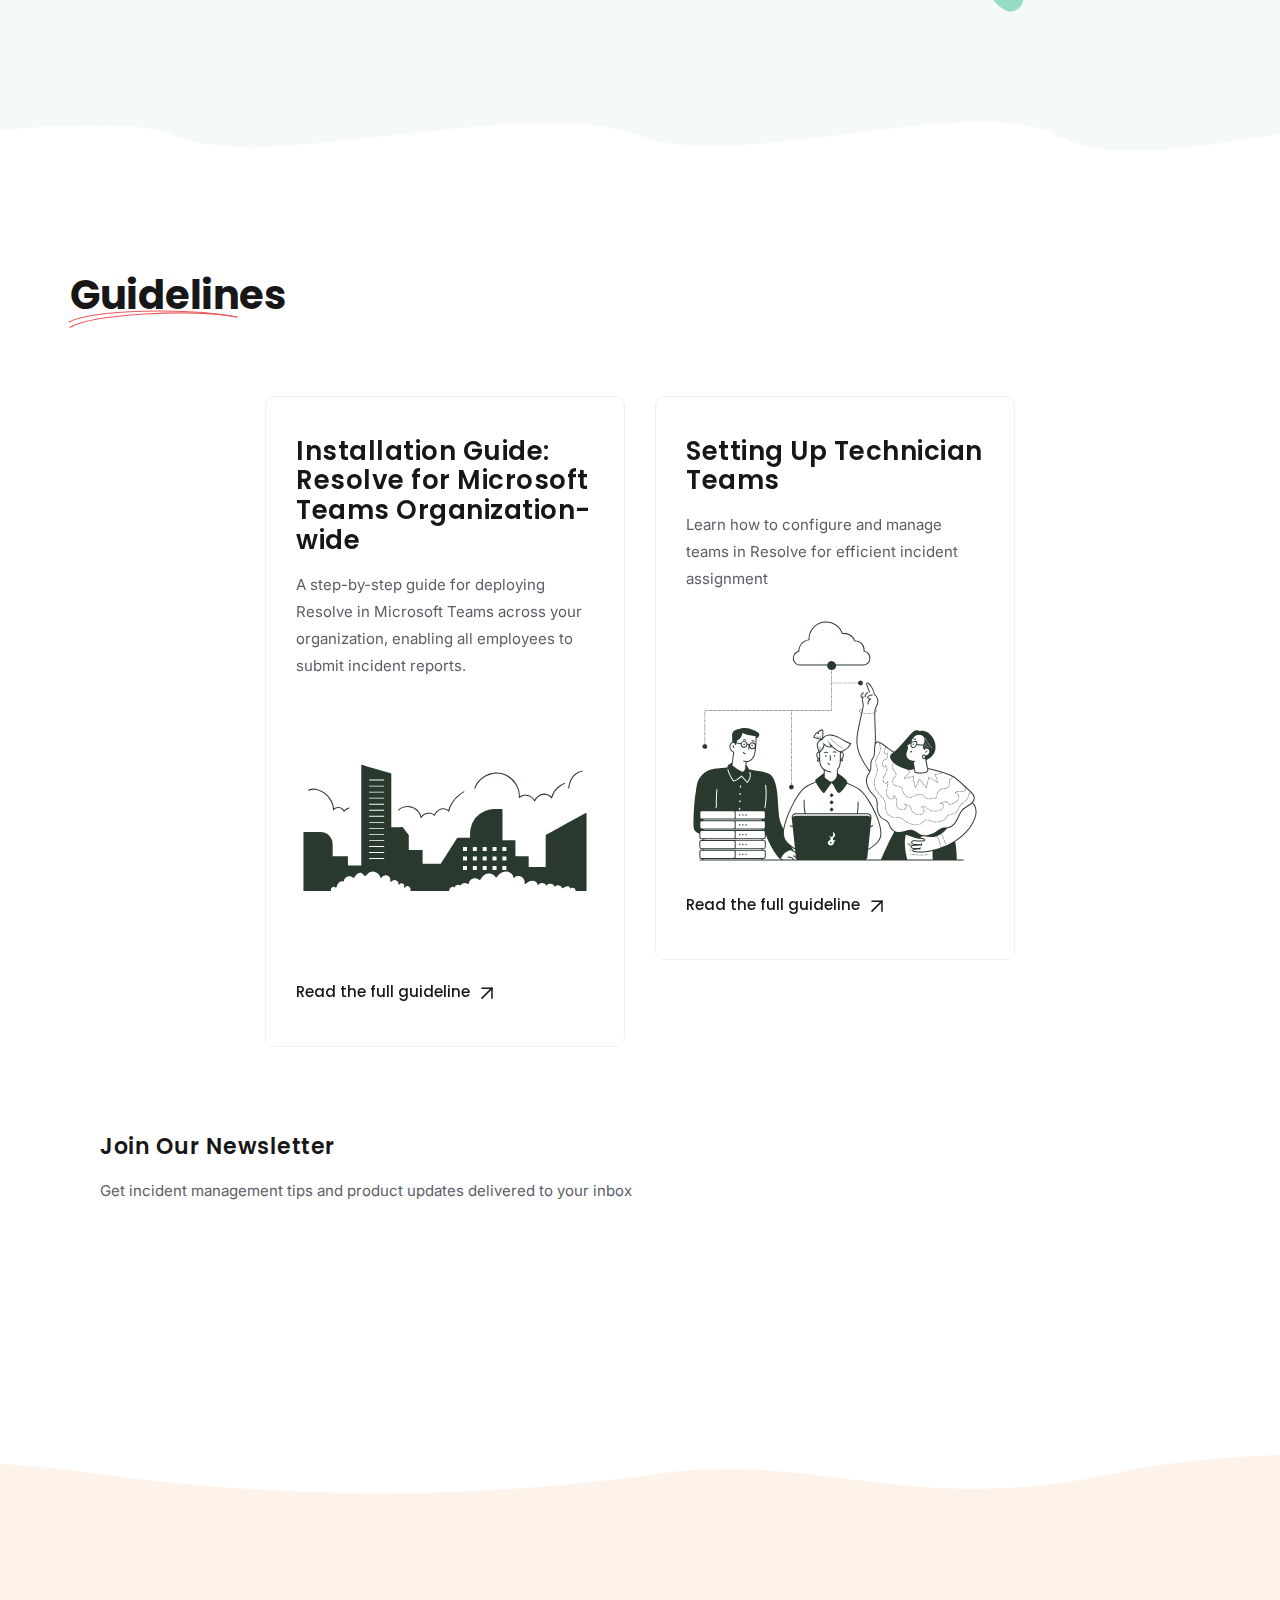
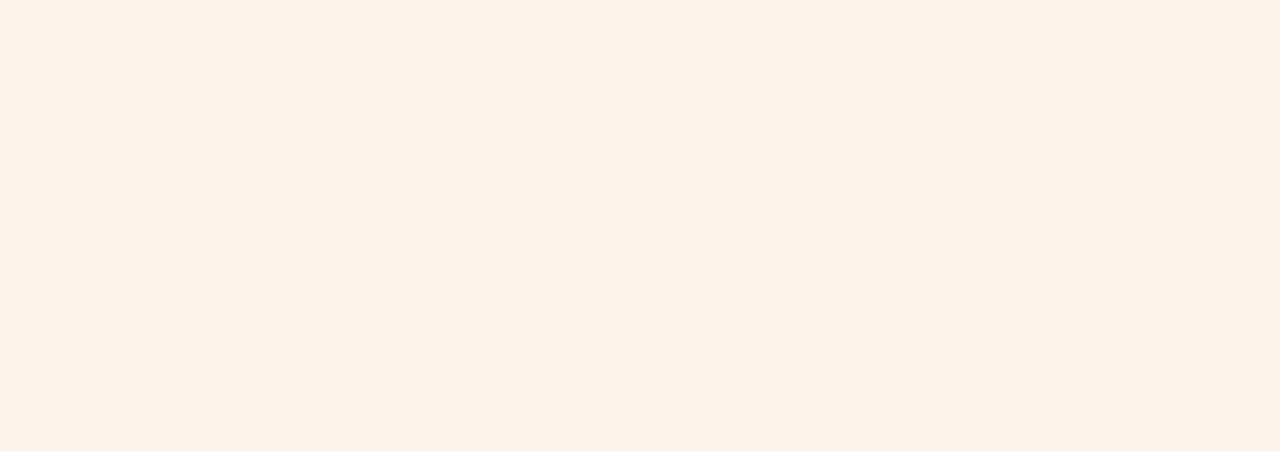
==== commit 20f9c375: "update plan" ====
--- a/resolve/index.html
+++ b/resolve/index.html
@@ -84,7 +84,7 @@
                     </ul>
 
                     <div class="right-nav">
-                        <a class="btn btn-red scrollToTop"
+                        <a class="btn btn-red hideOnTop"
                             href="https://teams.microsoft.com/l/app/84f3e1e3-1a13-44a9-abad-03b6a6b9122e?source=app-details-dialog"
                             target="_blank">Get Resolve for Microsoft Teams</a>
                     </div>
@@ -418,7 +418,7 @@
                             <div class="col-lg-4 col-md-6">
                                 <div class="app-pricing-item wow fadeInUp" data-wow-delay="0.1s">
                                     <h4 class="item-title">Free</h4>
-                                    <p class="item-label">Free for up to 2 technicians</p>
+                                    <p class="item-label">Free for up to 3 technicians</p>
                                     <p class="item-price">
                                         <span class="dollar">
                                             $0
@@ -433,17 +433,17 @@
                                         <span class="time">per month</span>
                                     </p>
                                     <ul>
-                                        <li>2 technicians maximum</li>
+                                        <li>3 technicians maximum</li>
                                         <li>Unlimited users for incident reporting</li>
                                         <li>Unlimited incident handling</li>
-                                        <li>Unlimited teams (using same 2 technicians)</li>
+                                        <li>Unlimited teams (using same 3 technicians)</li>
                                     </ul>
                                 </div>
                             </div>
                             <div class="col-lg-4 col-md-6">
                                 <div class="app-pricing-item wow fadeInUp active" data-wow-delay="0.3s">
                                     <h4 class="item-title">Business</h4>
-                                    <p class="item-label">Free for up to 2 technicians, then</p>
+                                    <p class="item-label">Free for up to 3 technicians, then</p>
                                     <p class="item-price">
                                         <span class="dollar">
                                             $15
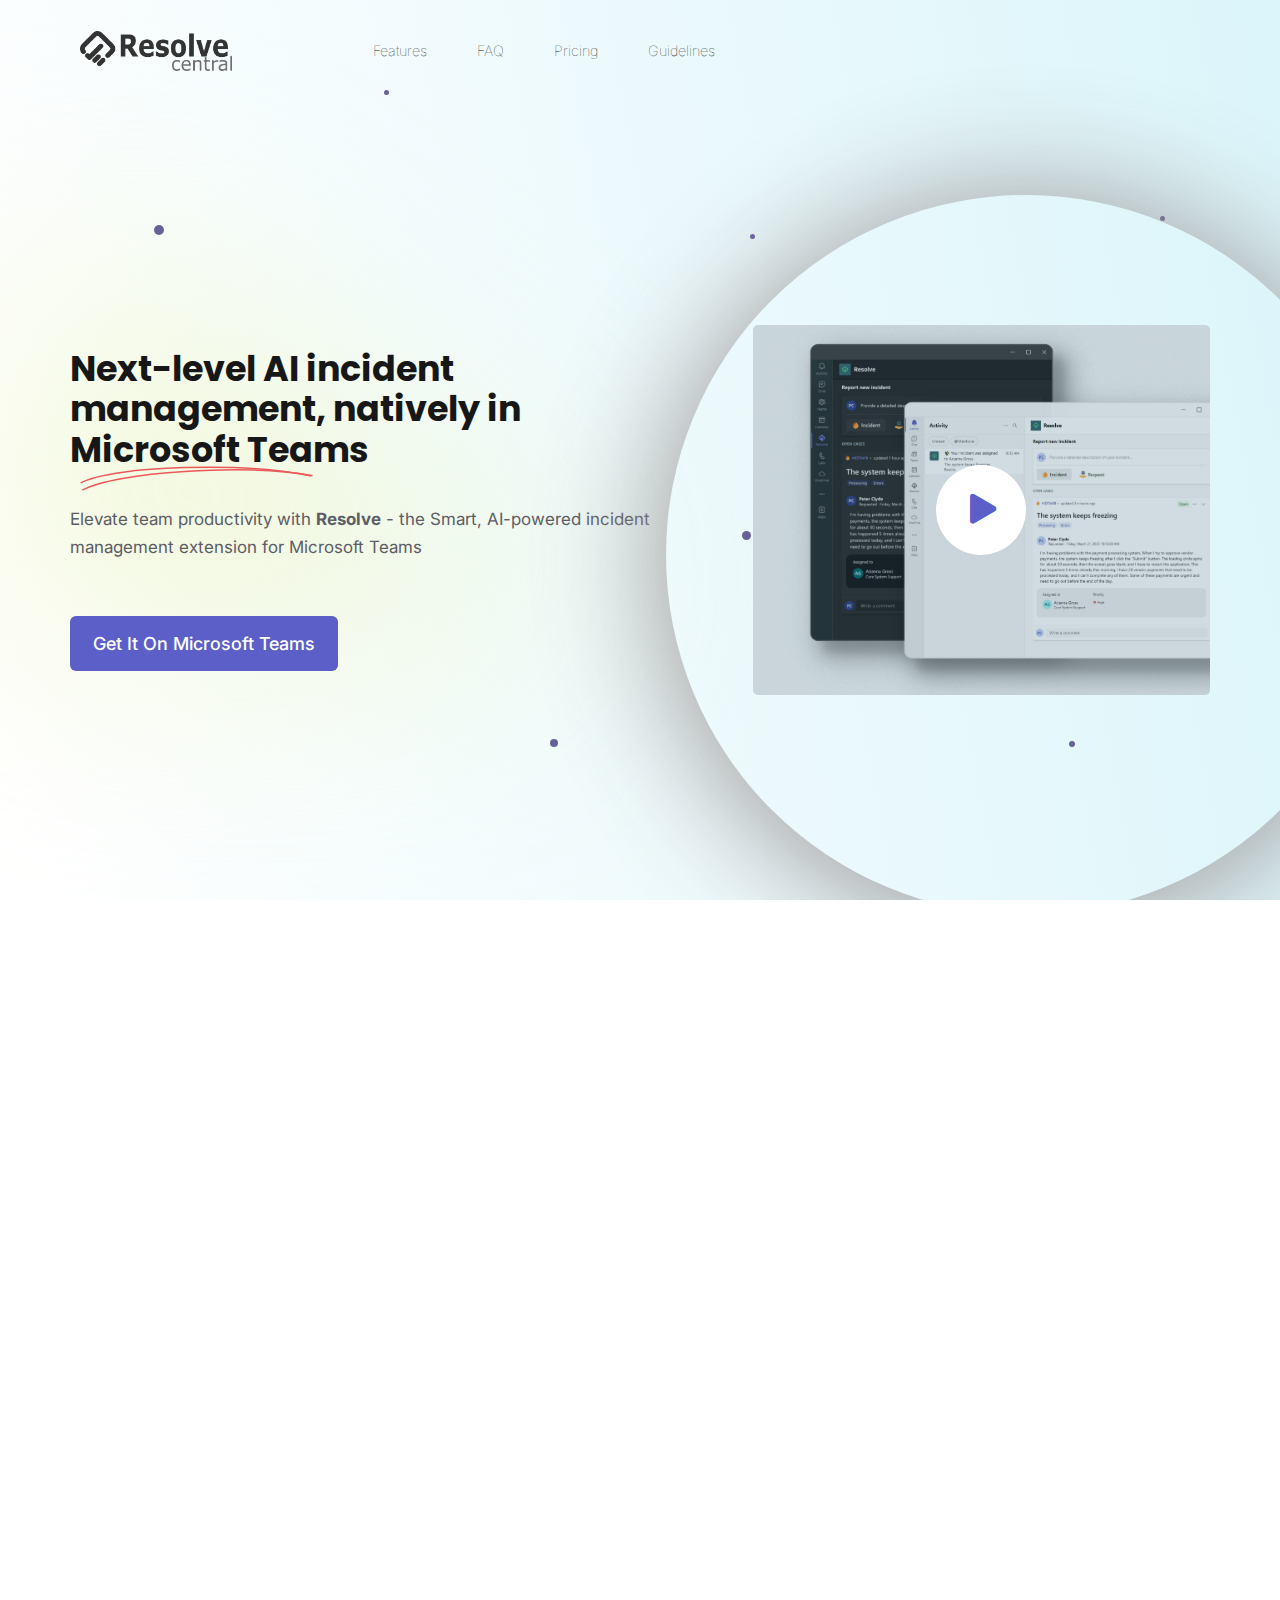
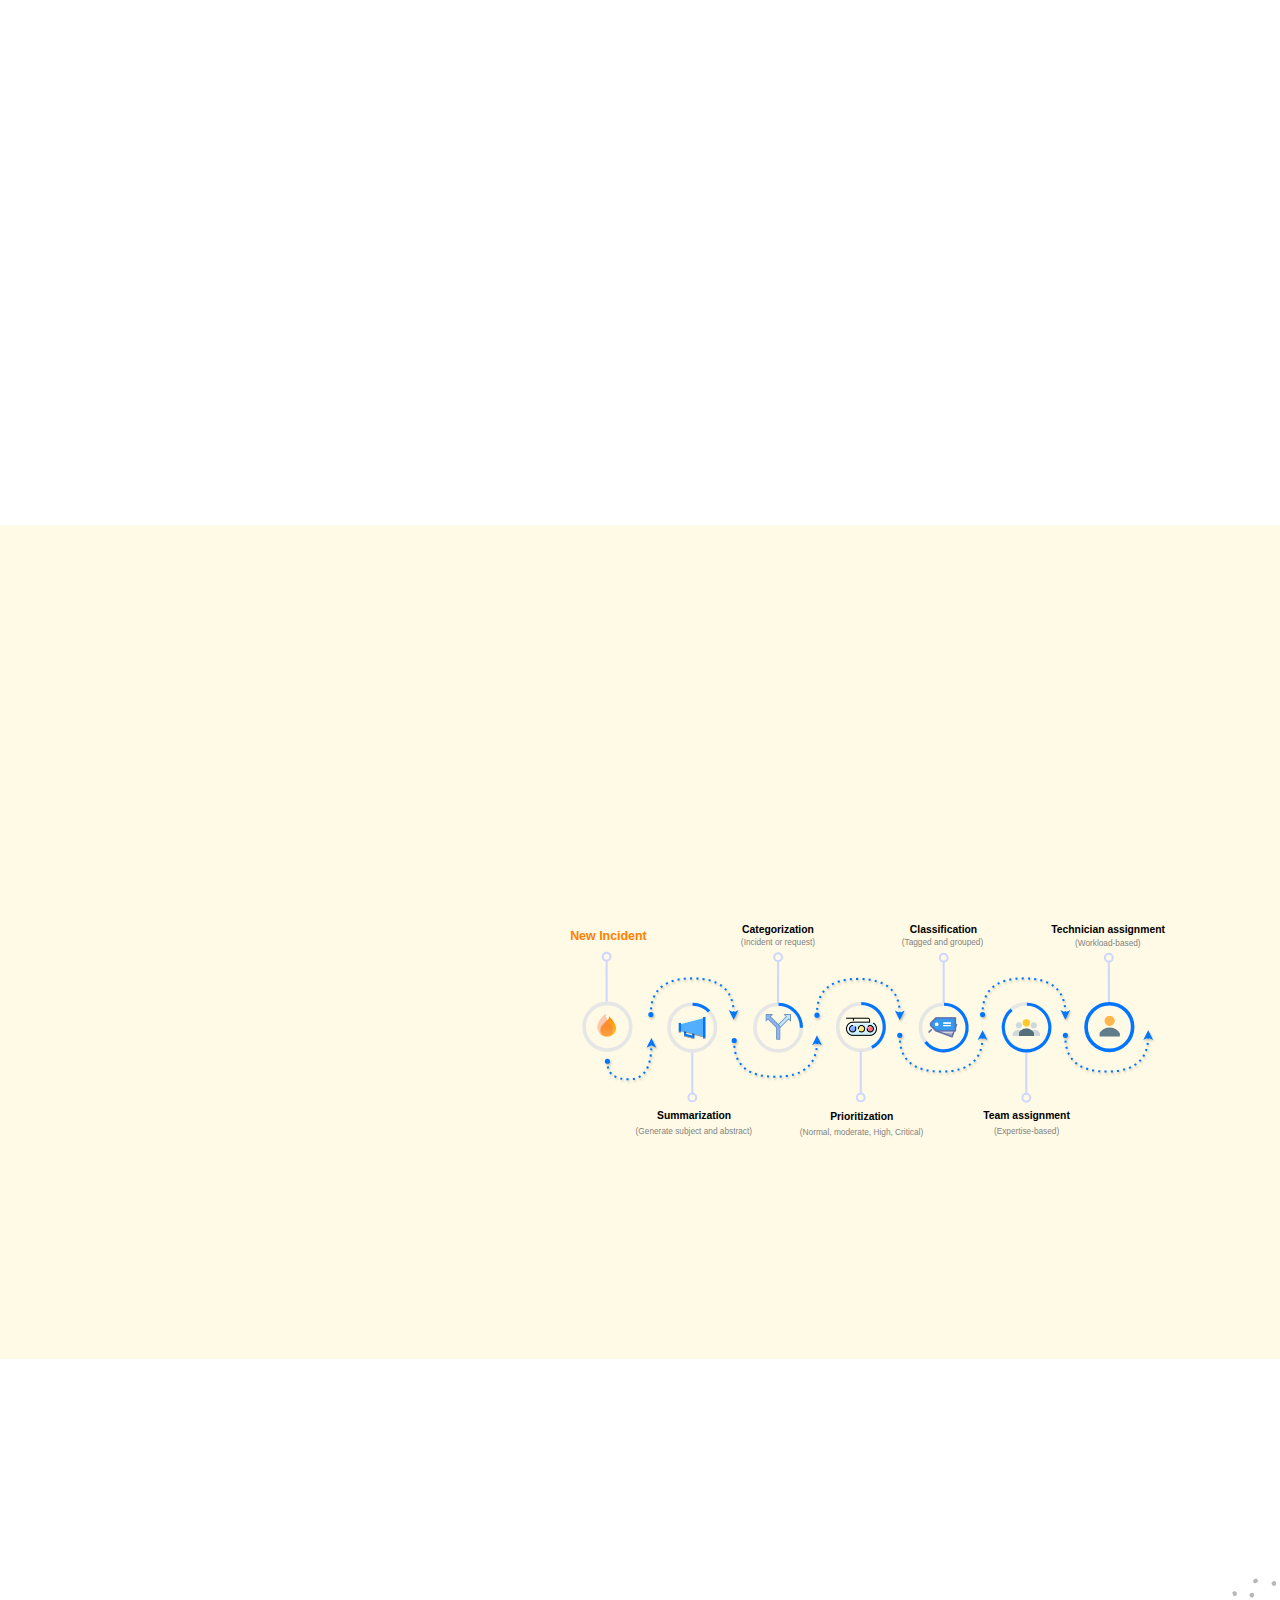
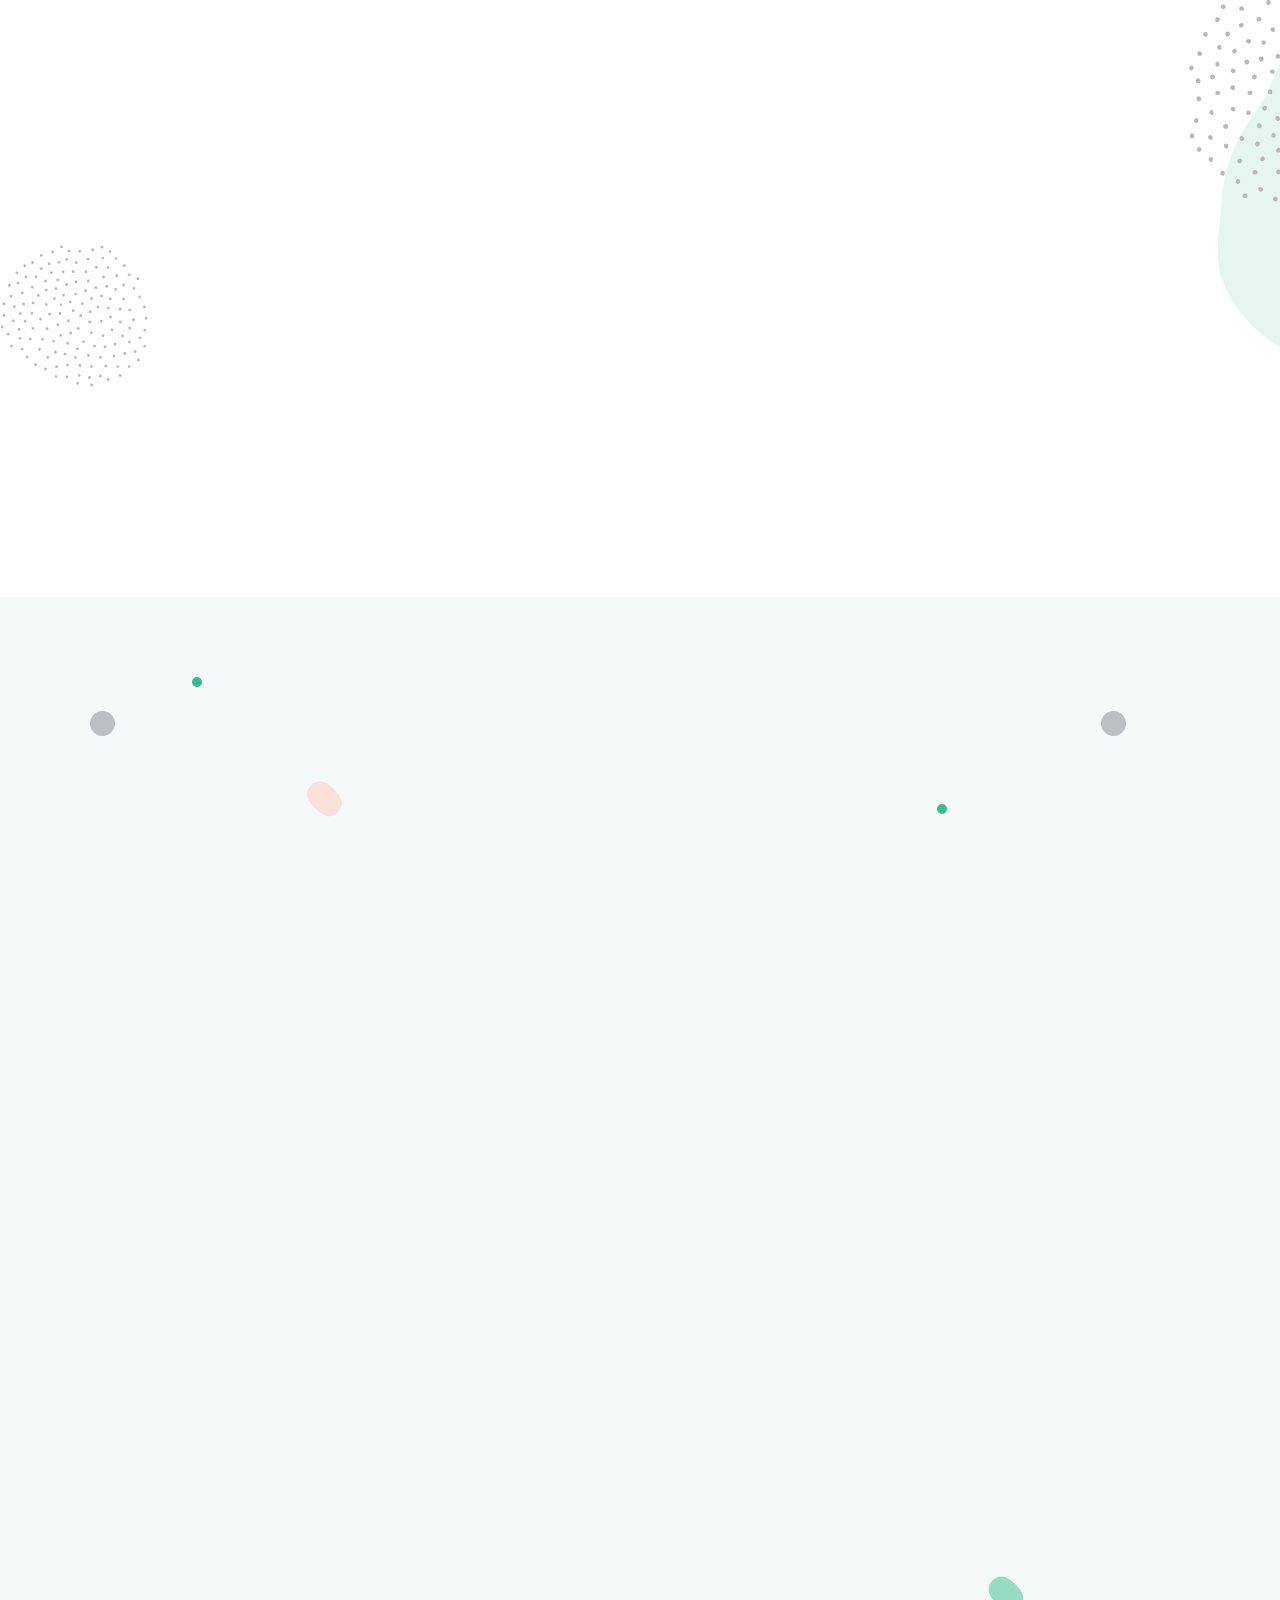
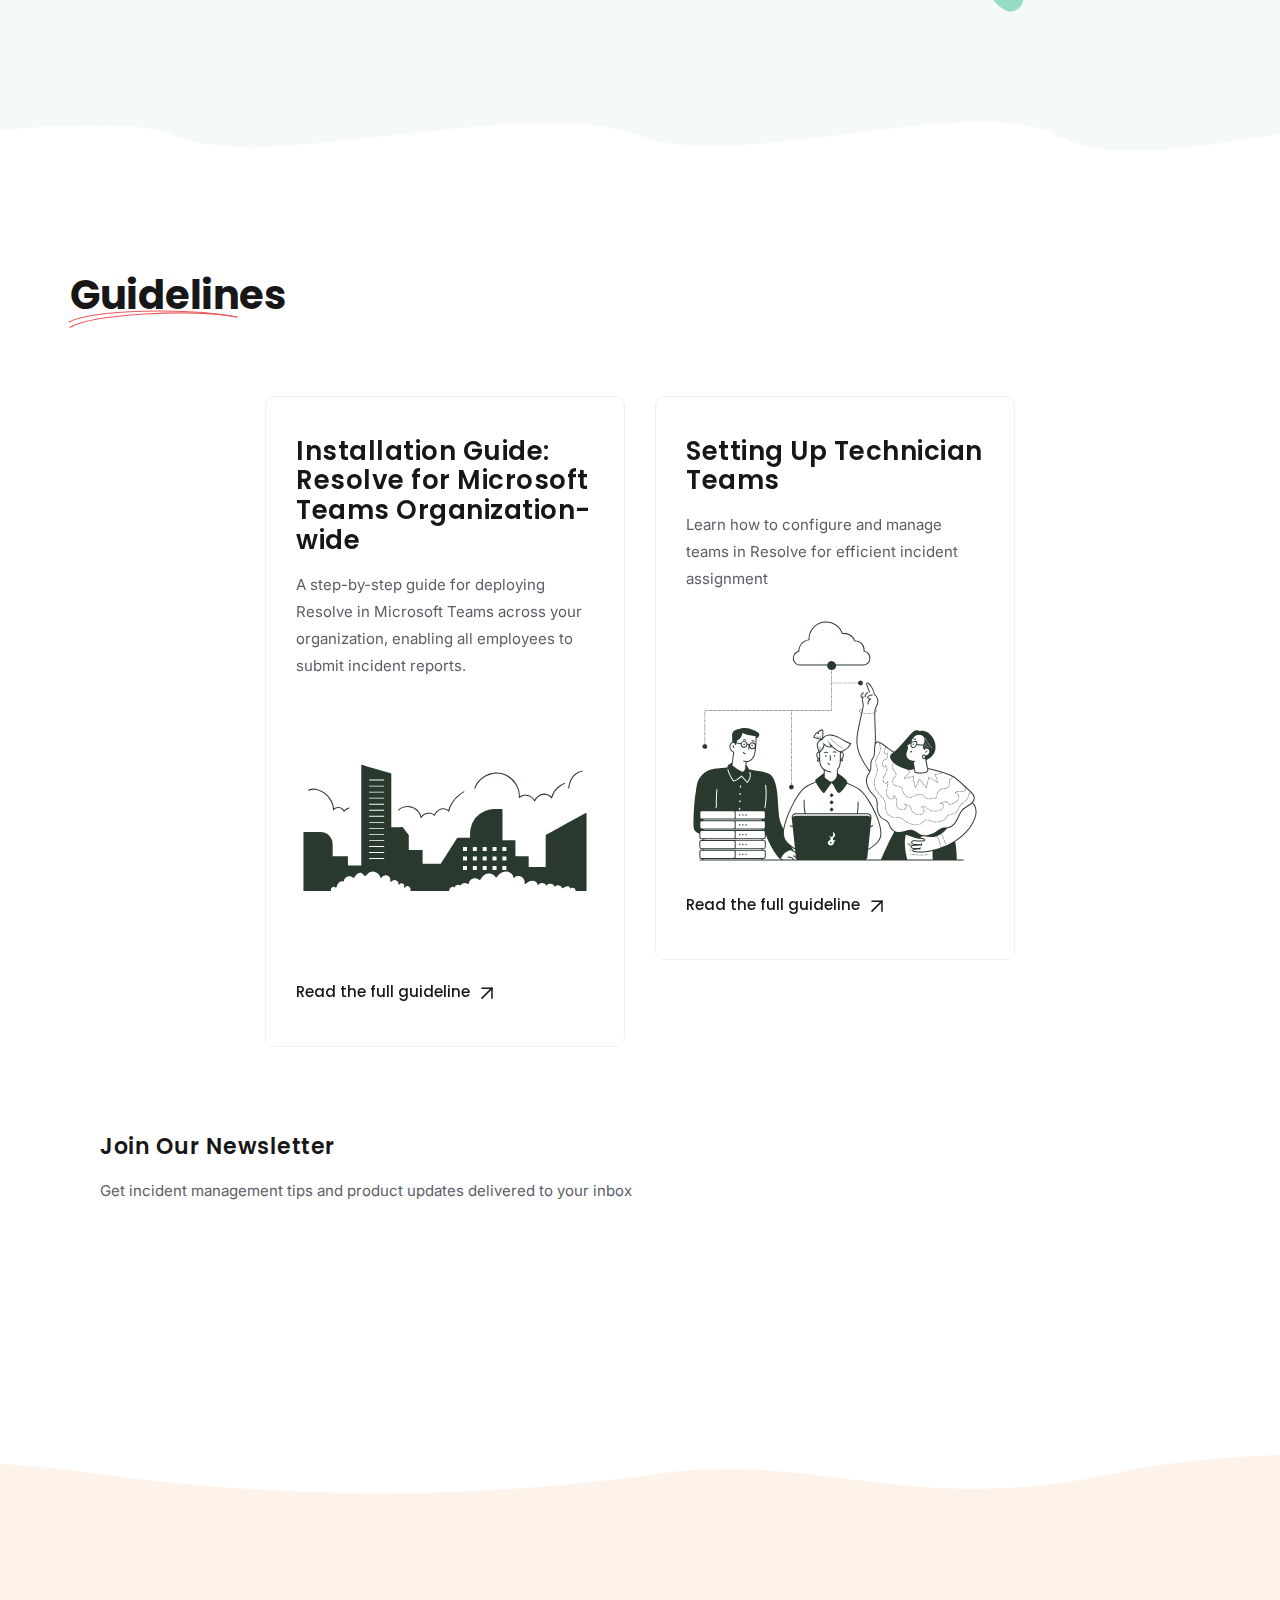
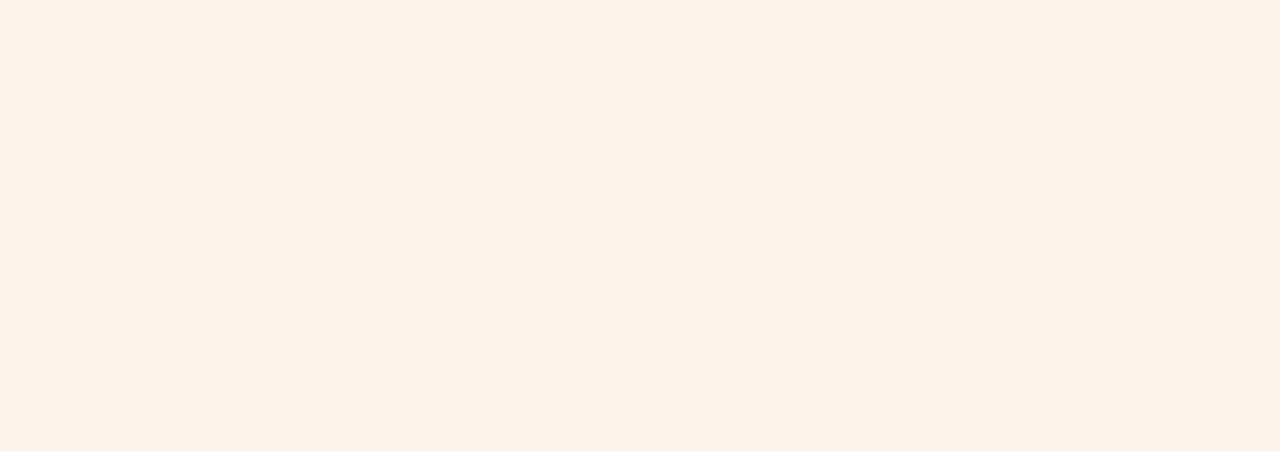
==== commit 872ff3fc: "Add accelerate id" ====
--- a/resolve/index.html
+++ b/resolve/index.html
@@ -203,7 +203,7 @@
             </div>
         </section>
 
-        <section class="deal-fast-area pt-140 pb-140">
+        <section id="accelerate" class="deal-fast-area pt-140 pb-140">
             <div class="container">
                 <div class="section-title-center wow fadeInUp" data-wow-delay="0.2s">
                     <h2 class="pb-10">Accelerate Incident Resolution</h2>
